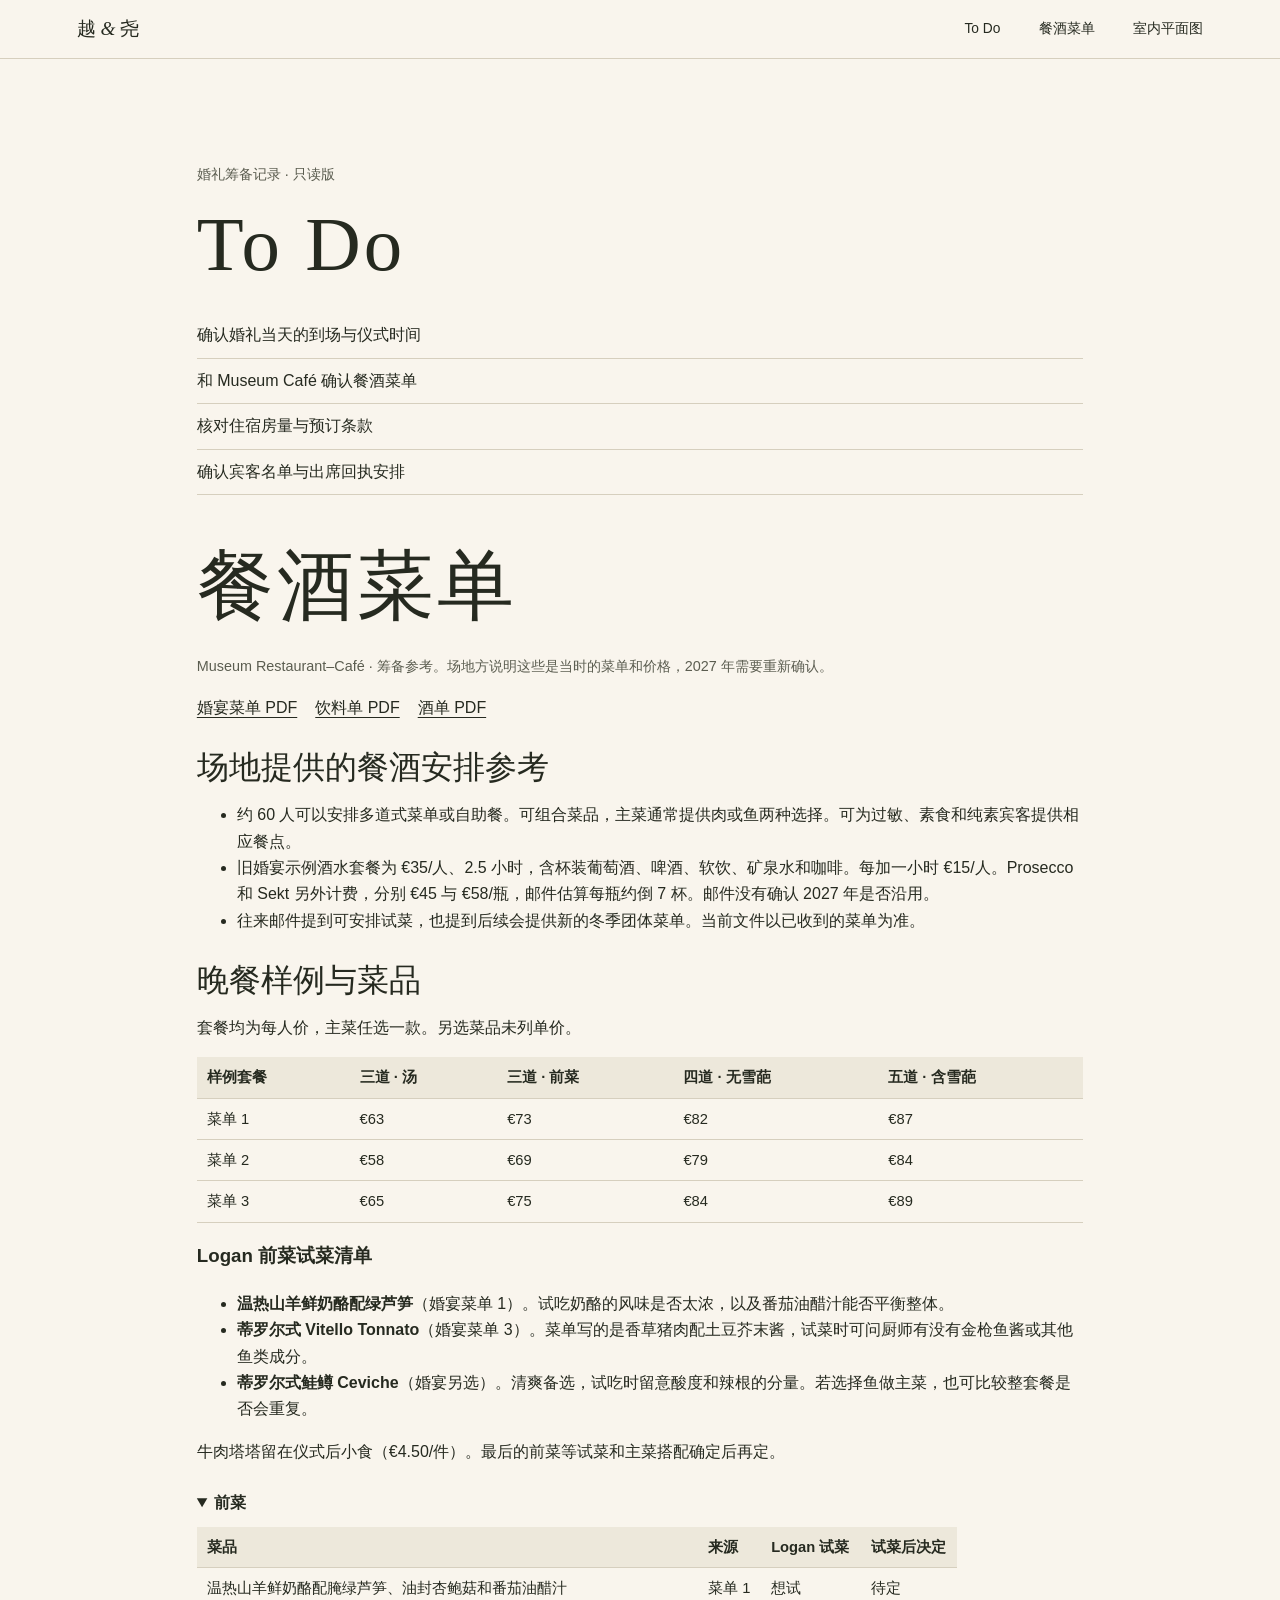
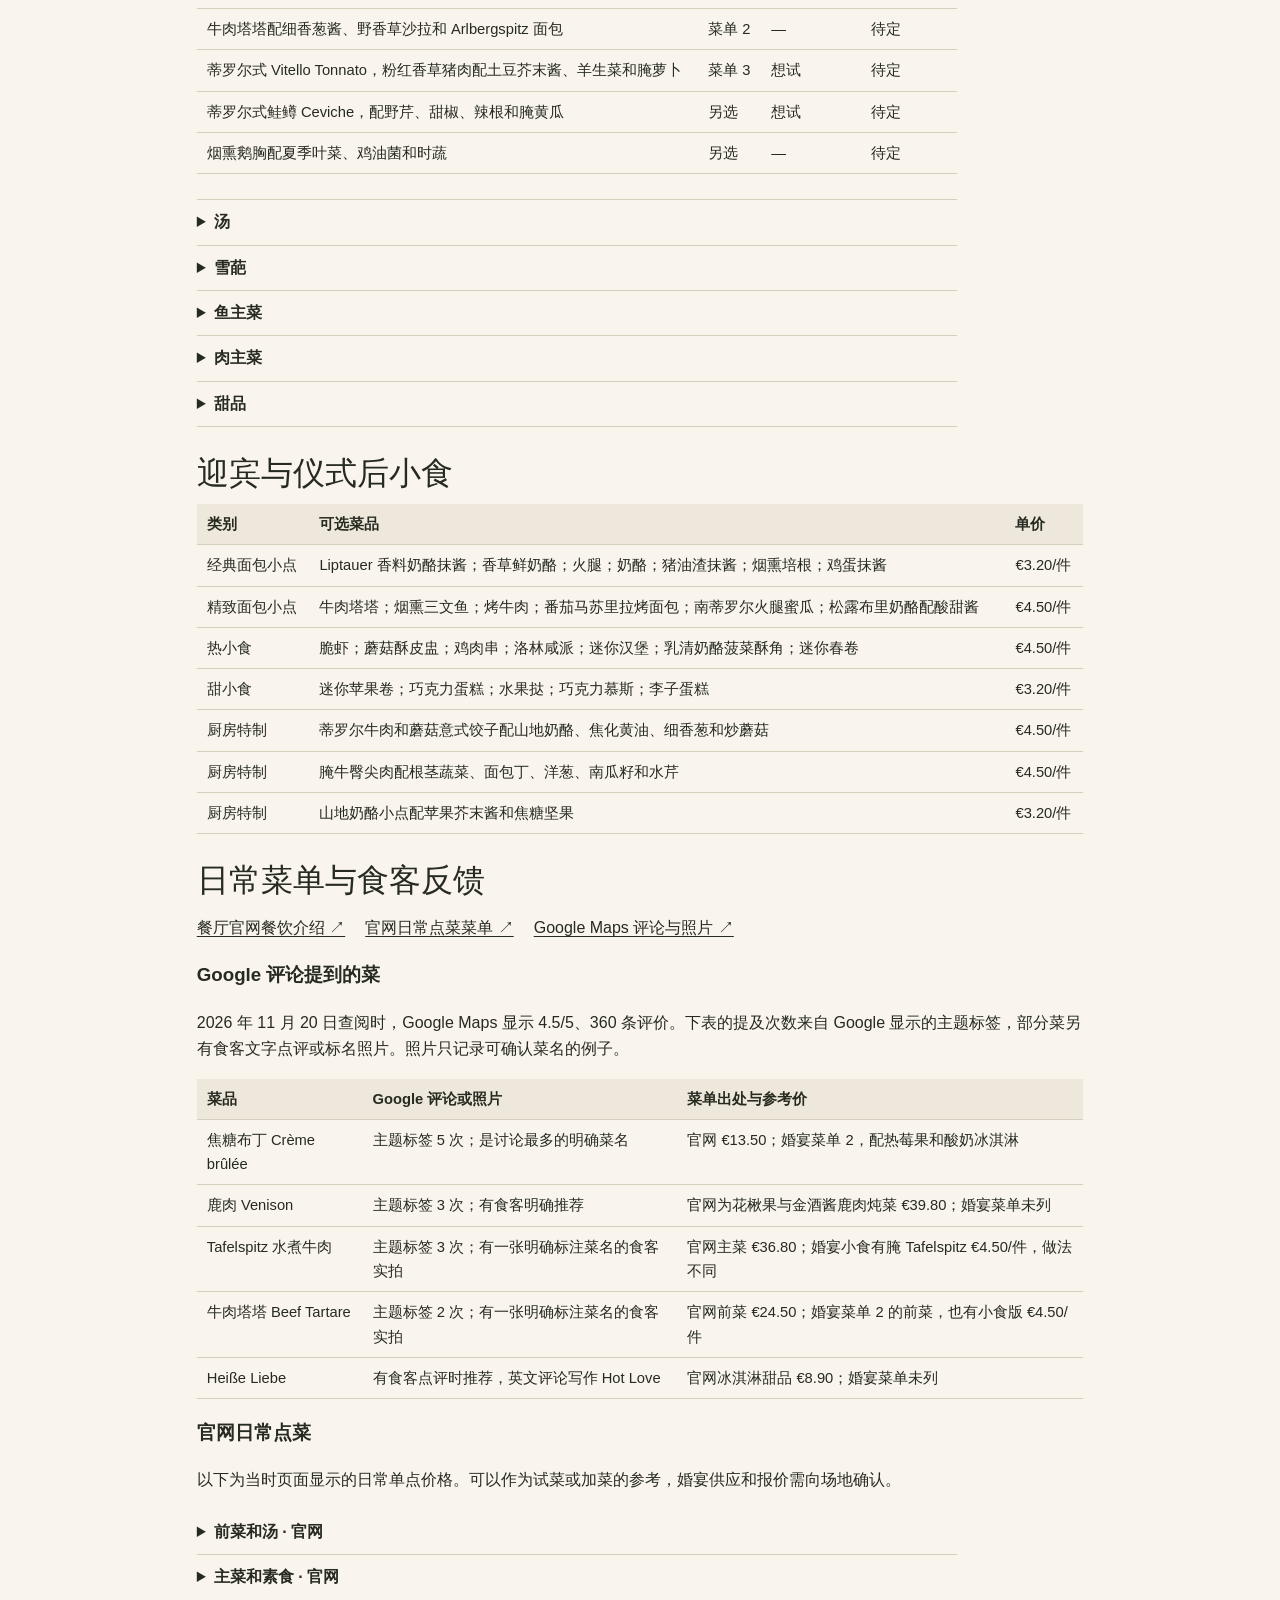
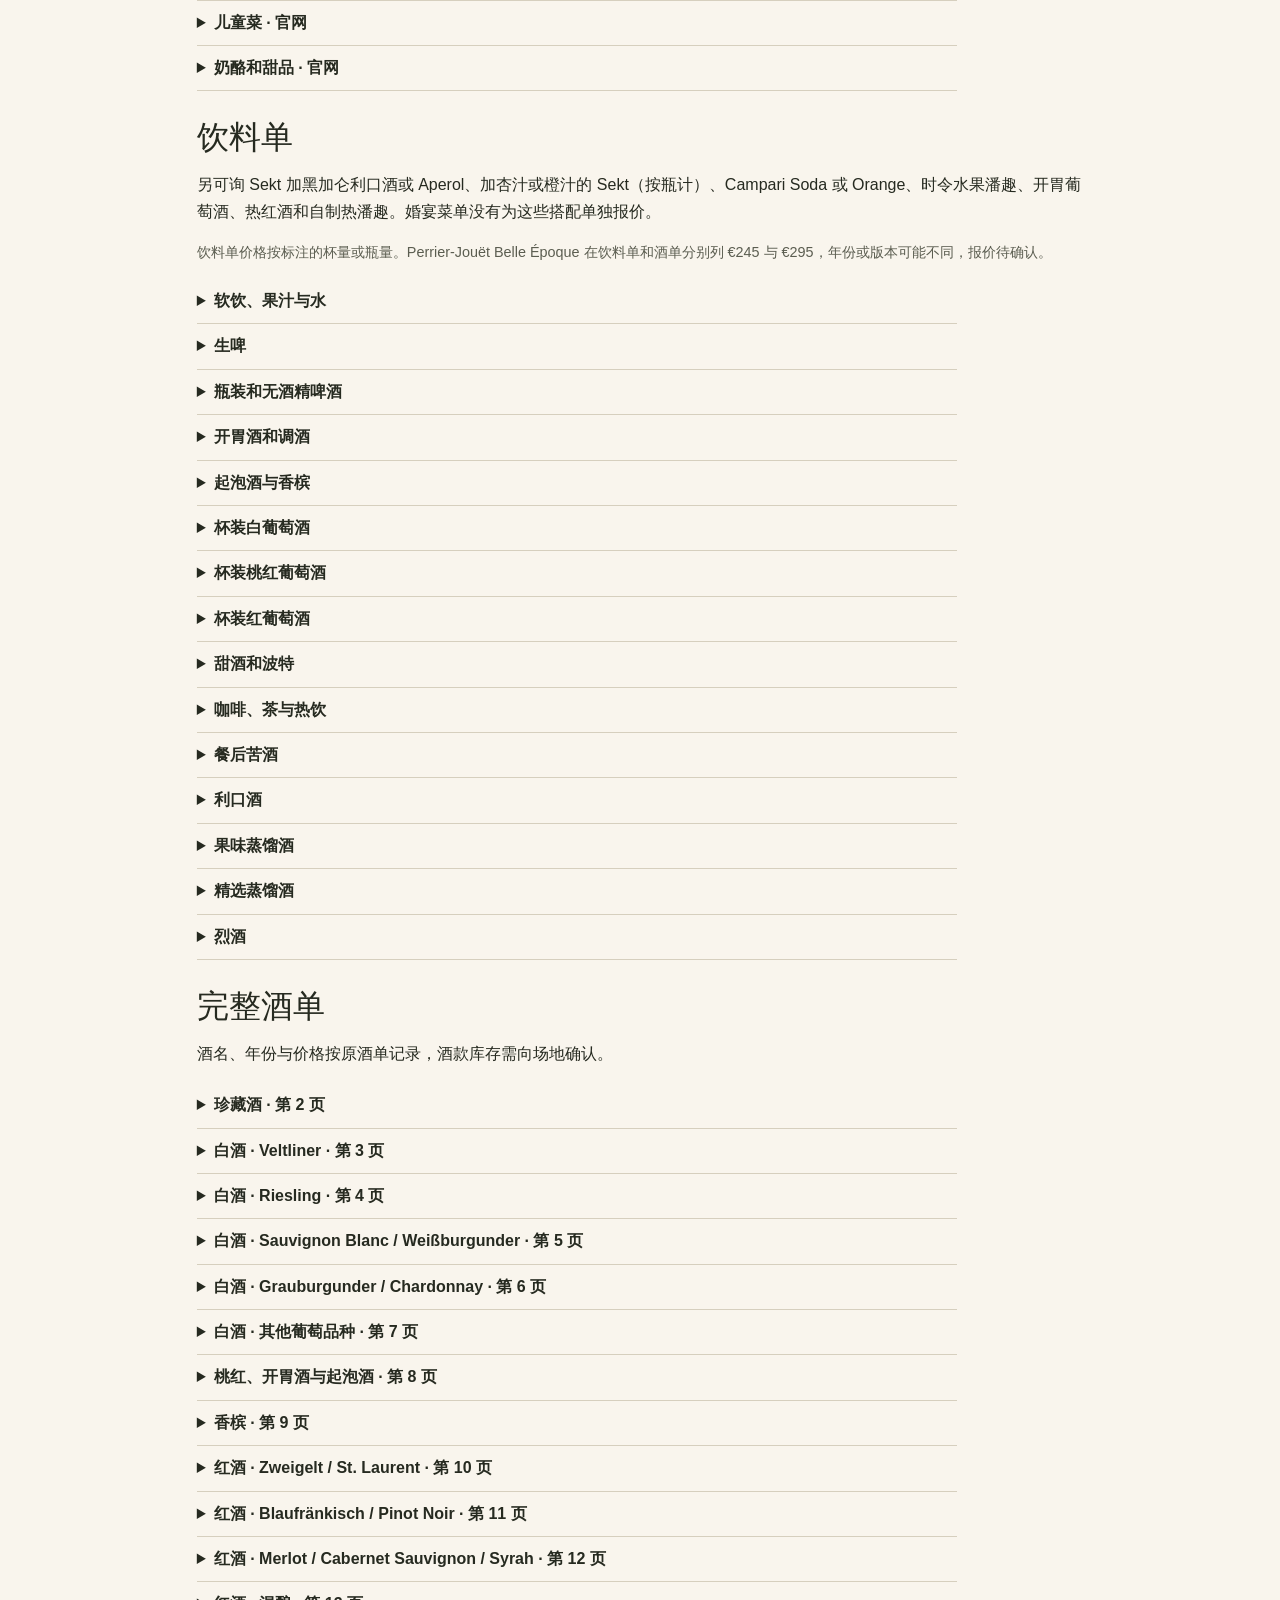
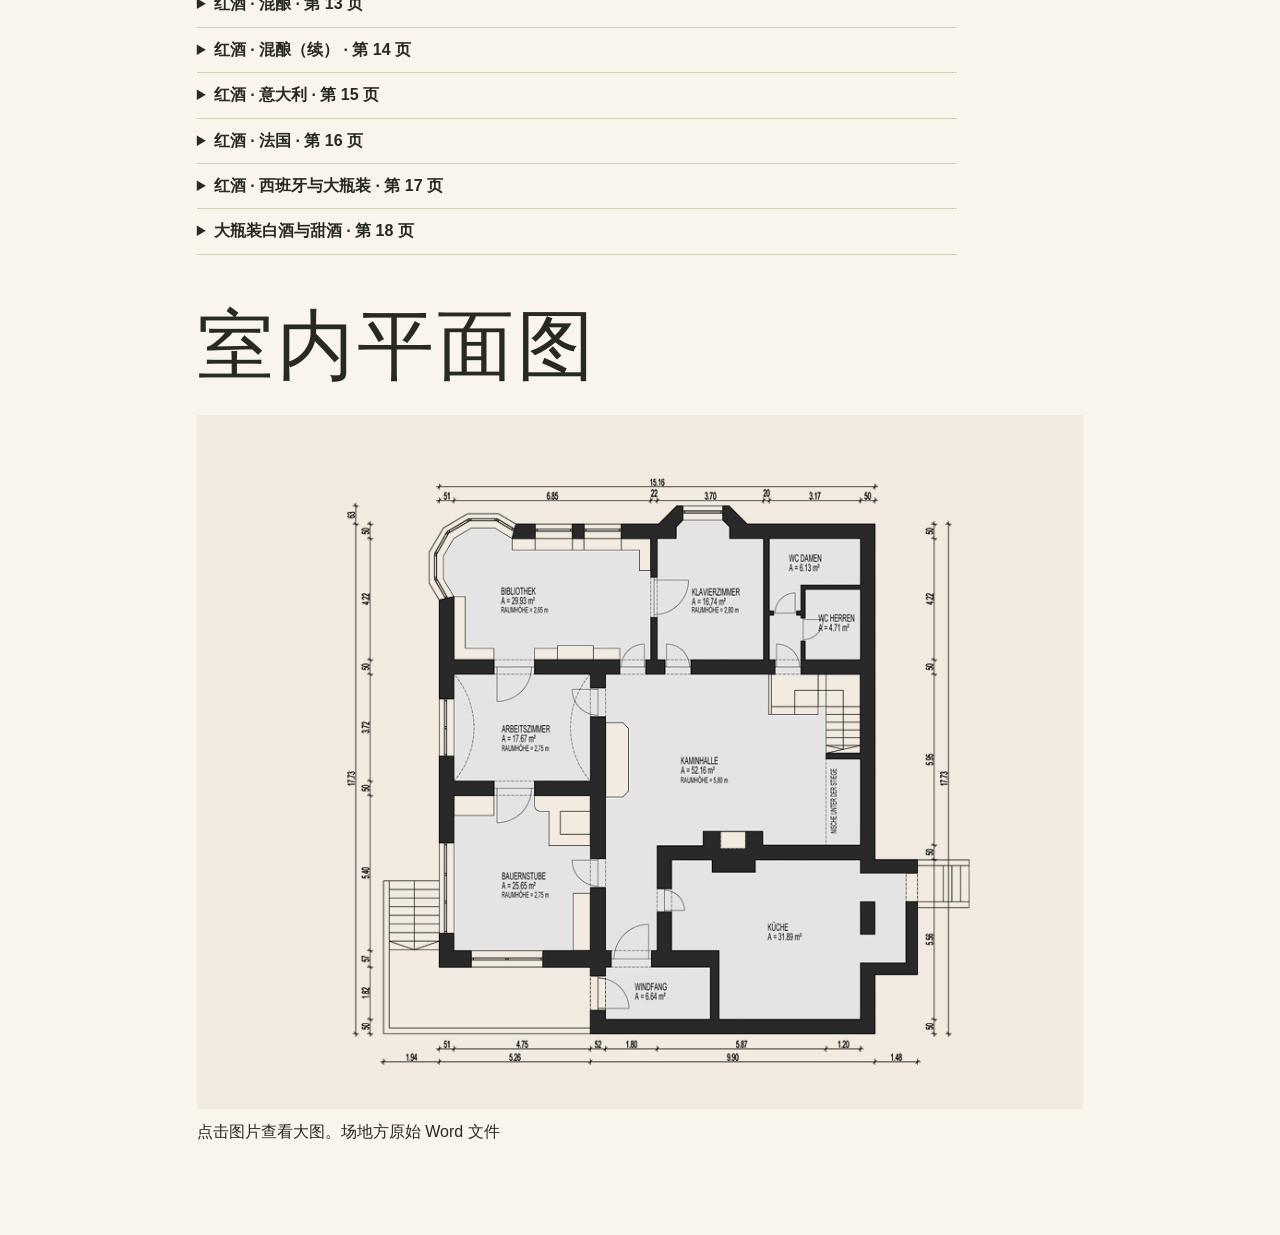
==== plan/index.html @ 28bf923b "Publish read-only wedding planning page" ====
<!doctype html>
<html lang="zh-Hans">
<head>
  <meta charset="utf-8">
  <meta name="viewport" content="width=device-width, initial-scale=1">
  <title>越 &amp; 尧 · 婚礼筹备</title>
  <link rel="stylesheet" href="/public/style.css">
  <link rel="stylesheet" href="/public/plan.css?v=readonly">
</head>
<body class="plan">
  <header class="top">
    <a class="monogram" href="../">越 <i>&amp;</i> 尧</a>
    <nav aria-label="筹备导航">
      <a href="#todo">To Do</a>
      <a href="#menu">餐酒菜单</a>
      <a href="#floor-plan">室内平面图</a>
    </nav>
  </header>
  <main class="section plan-main">
    <p class="plan-note">婚礼筹备记录 · 只读版</p>
    <section id="todo" aria-labelledby="todo-title">
      <h1 id="todo-title">To Do</h1>
      <ul class="guide-list">
        <li>确认婚礼当天的到场与仪式时间</li>
        <li>和 Museum Café 确认餐酒菜单</li>
        <li>核对住宿房量与预订条款</li>
        <li>确认宾客名单与出席回执安排</li>
      </ul>
    </section>
    <section id="menu" aria-labelledby="menu-title">
      <h1 id="menu-title">餐酒菜单</h1>
      <p class="plan-note">Museum Restaurant–Café · 筹备参考。场地方说明这些是当时的菜单和价格，2027 年需要重新确认。</p>
<ul class="menu-sources">
<li><a target="_blank" rel="noopener" href="/venue-comparison/documents/Museum%20Restaurant%20Cafe/Museum%20Restaurant%20Menu.pdf">婚宴菜单 PDF</a></li>
<li><a target="_blank" rel="noopener" href="/venue-comparison/documents/Museum%20Restaurant%20Cafe/Museum%20Restaurant%20Getr%C3%A4nkekarte.pdf">饮料单 PDF</a></li>
<li><a target="_blank" rel="noopener" href="/venue-comparison/documents/Museum%20Restaurant%20Cafe/Museum%20Restaurant%20Weinkarte%20.pdf">酒单 PDF</a></li>
</ul>
<h2>场地提供的餐酒安排参考</h2>
<ul>
<li>约 60 人可以安排多道式菜单或自助餐。可组合菜品，主菜通常提供肉或鱼两种选择。可为过敏、素食和纯素宾客提供相应餐点。</li>
<li>旧婚宴示例酒水套餐为 €35/人、2.5 小时，含杯装葡萄酒、啤酒、软饮、矿泉水和咖啡。每加一小时 €15/人。Prosecco 和 Sekt 另外计费，分别 €45 与 €58/瓶，邮件估算每瓶约倒 7 杯。邮件没有确认 2027 年是否沿用。</li>
<li>往来邮件提到可安排试菜，也提到后续会提供新的冬季团体菜单。当前文件以已收到的菜单为准。</li>
</ul><h2>晚餐样例与菜品</h2><p>套餐均为每人价，主菜任选一款。另选菜品未列单价。</p><div class="menu-table"><table><thead><tr><th scope="col">样例套餐</th><th scope="col">三道 · 汤</th><th scope="col">三道 · 前菜</th><th scope="col">四道 · 无雪葩</th><th scope="col">五道 · 含雪葩</th></tr></thead><tbody><tr><td>菜单 1</td><td>€63</td><td>€73</td><td>€82</td><td>€87</td></tr>
          <tr><td>菜单 2</td><td>€58</td><td>€69</td><td>€79</td><td>€84</td></tr>
          <tr><td>菜单 3</td><td>€65</td><td>€75</td><td>€84</td><td>€89</td></tr></tbody></table></div>
      <section aria-labelledby="starter-shortlist">
        <h3 id="starter-shortlist">Logan 前菜试菜清单</h3>
        <ul>
          <li><strong>温热山羊鲜奶酪配绿芦笋</strong>（婚宴菜单 1）。试吃奶酪的风味是否太浓，以及番茄油醋汁能否平衡整体。</li>
          <li><strong>蒂罗尔式 Vitello Tonnato</strong>（婚宴菜单 3）。菜单写的是香草猪肉配土豆芥末酱，试菜时可问厨师有没有金枪鱼酱或其他鱼类成分。</li>
          <li><strong>蒂罗尔式鲑鳟 Ceviche</strong>（婚宴另选）。清爽备选，试吃时留意酸度和辣根的分量。若选择鱼做主菜，也可比较整套餐是否会重复。</li>
        </ul>
        <p>牛肉塔塔留在仪式后小食（€4.50/件）。最后的前菜等试菜和主菜搭配确定后再定。</p>
      </section>
      <details class="menu-fold" open><summary>前菜</summary><div class="menu-table"><table><thead><tr><th scope="col">菜品</th><th scope="col">来源</th><th scope="col">Logan 试菜</th><th scope="col">试菜后决定</th></tr></thead><tbody><tr><td>温热山羊鲜奶酪配腌绿芦笋、油封杏鲍菇和番茄油醋汁</td><td>菜单 1</td><td>想试</td><td>待定</td></tr>
          <tr><td>牛肉塔塔配细香葱酱、野香草沙拉和 Arlbergspitz 面包</td><td>菜单 2</td><td>—</td><td>待定</td></tr>
          <tr><td>蒂罗尔式 Vitello Tonnato，粉红香草猪肉配土豆芥末酱、羊生菜和腌萝卜</td><td>菜单 3</td><td>想试</td><td>待定</td></tr>
          <tr><td>蒂罗尔式鲑鳟 Ceviche，配野芹、甜椒、辣根和腌黄瓜</td><td>另选</td><td>想试</td><td>待定</td></tr>
          <tr><td>烟熏鹅胸配夏季叶菜、鸡油菌和时蔬</td><td>另选</td><td>—</td><td>待定</td></tr></tbody></table></div></details>
      <details class="menu-fold"><summary>汤</summary><div class="menu-table"><table><thead><tr><th scope="col">菜品</th><th scope="col">来源</th><th scope="col">Logan 试菜</th><th scope="col">试菜后决定</th></tr></thead><tbody><tr><td>牛尾清汤配两种丸子、蔬菜丝和细香葱</td><td>菜单 1</td><td>想试</td><td>待定</td></tr>
          <tr><td>土豆浓汤配炒蘑菇、培根、面包丁和鼠尾草黄油</td><td>菜单 2</td><td>—</td><td>待定</td></tr>
          <tr><td>芦笋浓汤配乳清奶酪野香草酥角</td><td>菜单 3</td><td>想试</td><td>待定</td></tr>
          <tr><td>蔬菜清汤配粗粒小麦丸和细香葱</td><td>另选</td><td>—</td><td>待定</td></tr>
          <tr><td>菊芋浓汤配葡萄籽油和酥皮棒</td><td>另选</td><td>想试</td><td>待定</td></tr></tbody></table></div></details>
      <details class="menu-fold"><summary>雪葩</summary><div class="menu-table"><table><thead><tr><th scope="col">菜品</th><th scope="col">来源</th><th scope="col">Logan 试菜</th><th scope="col">试菜后决定</th></tr></thead><tbody><tr><td>黑加仑雪葩配酒庄起泡酒</td><td>菜单 1</td><td>—</td><td>待定</td></tr>
          <tr><td>葡萄园桃雪葩配 Lillet</td><td>菜单 2</td><td>想试</td><td>待定</td></tr>
          <tr><td>梨雪葩配 Wibitter</td><td>菜单 3</td><td>—</td><td>待定</td></tr></tbody></table></div></details>
      <details class="menu-fold"><summary>鱼主菜</summary><div class="menu-table"><table><thead><tr><th scope="col">菜品</th><th scope="col">来源</th><th scope="col">Logan 试菜</th><th scope="col">试菜后决定</th></tr></thead><tbody><tr><td>煎红点鲑配芝麻菜烩饭、西葫芦和番茄汁</td><td>菜单 1</td><td>—</td><td>待定</td></tr>
          <tr><td>煎鲑鳟配绿芦笋、番茄藏红花汤汁和香草土豆团</td><td>菜单 2</td><td>—</td><td>待定</td></tr>
          <tr><td>煎梭鲈配两种米饭、荷兰豆和黄椒泥</td><td>菜单 3</td><td>—</td><td>待定</td></tr>
          <tr><td>煎鳟鱼配奶油土豆韭葱、胡萝卜泡沫和香草油</td><td>另选</td><td>—</td><td>待定</td></tr></tbody></table></div></details>
      <details class="menu-fold"><summary>肉主菜</summary><div class="menu-table"><table><thead><tr><th scope="col">菜品</th><th scope="col">来源</th><th scope="col">Logan 试菜</th><th scope="col">试菜后决定</th></tr></thead><tbody><tr><td>粉红小牛背肉配土豆泥、罗马花椰菜和松露奶油汁</td><td>菜单 1</td><td>—</td><td>待定</td></tr>
          <tr><td>煎玉米鸡胸配奶油鸡油菌、糖渍胡萝卜和香草肉汁</td><td>菜单 2</td><td>—</td><td>待定</td></tr>
          <tr><td>粉红烤牛西冷配波尔多红酒汁、奶油土豆和杏仁西兰花</td><td>菜单 3</td><td>—</td><td>待定</td></tr>
          <tr><td>煎鸭胸配奶油皱叶甘蓝、榛子土豆团和杜松百里香肉汁</td><td>另选</td><td>—</td><td>待定</td></tr>
          <tr><td>粉红牛菲力配松露玉米糊、抱子甘蓝和浓缩肉汁</td><td>另选</td><td>—</td><td>待定</td></tr>
          <tr><td>慢炖小牛颊配原汁、炖根茎蔬菜和土豆泥</td><td>另选</td><td>—</td><td>待定</td></tr></tbody></table></div></details>
      <details class="menu-fold"><summary>甜品</summary><div class="menu-table"><table><thead><tr><th scope="col">菜品</th><th scope="col">来源</th><th scope="col">Logan 试菜</th><th scope="col">试菜后决定</th></tr></thead><tbody><tr><td>果仁巧克力冰糕裹年轮蛋糕，配草莓和大黄</td><td>菜单 1</td><td>—</td><td>待定</td></tr>
          <tr><td>焦糖布丁配热莓果夹心和酸奶冰淇淋</td><td>菜单 2</td><td>—</td><td>待定</td></tr>
          <tr><td>榛子牛轧糖挞配 Amaretto 酸樱桃和巧克力碎冰淇淋</td><td>菜单 3</td><td>—</td><td>待定</td></tr>
          <tr><td>奥地利奶酪拼盘配两款水果芥末酱</td><td>另选</td><td>—</td><td>待定</td></tr>
          <tr><td>罂粟籽粗粒小麦布丁配黑加仑无花果和酸奶冰淇淋</td><td>另选</td><td>—</td><td>待定</td></tr>
          <tr><td>提拉米苏配酸樱桃和百利甜夹心巧克力</td><td>另选</td><td>—</td><td>待定</td></tr></tbody></table></div></details>
      <h2>迎宾与仪式后小食</h2><div class="menu-table"><table><thead><tr><th scope="col">类别</th><th scope="col">可选菜品</th><th scope="col">单价</th></tr></thead><tbody><tr><td>经典面包小点</td><td>Liptauer 香料奶酪抹酱；香草鲜奶酪；火腿；奶酪；猪油渣抹酱；烟熏培根；鸡蛋抹酱</td><td>€3.20/件</td></tr>
          <tr><td>精致面包小点</td><td>牛肉塔塔；烟熏三文鱼；烤牛肉；番茄马苏里拉烤面包；南蒂罗尔火腿蜜瓜；松露布里奶酪配酸甜酱</td><td>€4.50/件</td></tr>
          <tr><td>热小食</td><td>脆虾；蘑菇酥皮盅；鸡肉串；洛林咸派；迷你汉堡；乳清奶酪菠菜酥角；迷你春卷</td><td>€4.50/件</td></tr>
          <tr><td>甜小食</td><td>迷你苹果卷；巧克力蛋糕；水果挞；巧克力慕斯；李子蛋糕</td><td>€3.20/件</td></tr>
          <tr><td>厨房特制</td><td>蒂罗尔牛肉和蘑菇意式饺子配山地奶酪、焦化黄油、细香葱和炒蘑菇</td><td>€4.50/件</td></tr>
          <tr><td>厨房特制</td><td>腌牛臀尖肉配根茎蔬菜、面包丁、洋葱、南瓜籽和水芹</td><td>€4.50/件</td></tr>
          <tr><td>厨房特制</td><td>山地奶酪小点配苹果芥末酱和焦糖坚果</td><td>€3.20/件</td></tr></tbody></table></div>
      <section aria-labelledby="public-menu-title">
        <h2 id="public-menu-title">日常菜单与食客反馈</h2>
        <p class="guide-links"><a href="https://www.museum-restaurant.at/en/food/">餐厅官网餐饮介绍 ↗</a><a href="https://www.museum-restaurant.at/en/food/menu/">官网日常点菜菜单 ↗</a><a href="https://www.google.com/maps/search/?api=1&amp;query=Museum+Restaurant+Cafe+Rudi-Matt-Weg+10+St+Anton+am+Arlberg">Google Maps 评论与照片 ↗</a></p>
        <h3>Google 评论提到的菜</h3>
        <p>2026 年 11 月 20 日查阅时，Google Maps 显示 4.5/5、360 条评价。下表的提及次数来自 Google 显示的主题标签，部分菜另有食客文字点评或标名照片。照片只记录可确认菜名的例子。</p>
        <div class="menu-table"><table><thead><tr><th scope="col">菜品</th><th scope="col">Google 评论或照片</th><th scope="col">菜单出处与参考价</th></tr></thead><tbody>
          <tr><td>焦糖布丁 Crème brûlée</td><td>主题标签 5 次；是讨论最多的明确菜名</td><td>官网 €13.50；婚宴菜单 2，配热莓果和酸奶冰淇淋</td></tr>
          <tr><td>鹿肉 Venison</td><td>主题标签 3 次；有食客明确推荐</td><td>官网为花楸果与金酒酱鹿肉炖菜 €39.80；婚宴菜单未列</td></tr>
          <tr><td>Tafelspitz 水煮牛肉</td><td>主题标签 3 次；有一张明确标注菜名的食客实拍</td><td>官网主菜 €36.80；婚宴小食有腌 Tafelspitz €4.50/件，做法不同</td></tr>
          <tr><td>牛肉塔塔 Beef Tartare</td><td>主题标签 2 次；有一张明确标注菜名的食客实拍</td><td>官网前菜 €24.50；婚宴菜单 2 的前菜，也有小食版 €4.50/件</td></tr>
          <tr><td>Heiße Liebe</td><td>有食客点评时推荐，英文评论写作 Hot Love</td><td>官网冰淇淋甜品 €8.90；婚宴菜单未列</td></tr>
        </tbody></table></div>
        <h3>官网日常点菜</h3>
        <p>以下为当时页面显示的日常单点价格。可以作为试菜或加菜的参考，婚宴供应和报价需向场地确认。</p>
        <details class="menu-fold"><summary>前菜和汤 · 官网</summary><div class="menu-table"><table><thead><tr><th scope="col">菜品</th><th scope="col">官网单点价</th><th scope="col">与婚宴 PDF 的对应</th></tr></thead><tbody>
          <tr><td>什锦生菜沙拉</td><td>€9.80</td><td>—</td></tr>
          <tr><td>温热山羊鲜奶酪配南瓜酸甜酱</td><td>€23.80</td><td>菜单 1 有山羊鲜奶酪配芦笋，做法不同</td></tr>
          <tr><td>本地牛肉塔塔</td><td>€24.50</td><td>菜单 2 前菜；小食版 €4.50/件</td></tr>
          <tr><td>黄西葫芦浓汤</td><td>€13.50</td><td>—</td></tr>
          <tr><td>牛尾清汤</td><td>€14.50</td><td>菜单 1 有牛尾清汤</td></tr>
        </tbody></table></div></details>
        <details class="menu-fold"><summary>主菜和素食 · 官网</summary><div class="menu-table"><table><thead><tr><th scope="col">菜品</th><th scope="col">官网单点价</th><th scope="col">与婚宴 PDF 的对应</th></tr></thead><tbody>
          <tr><td>自制牛肉与牛肝菌意式饺子</td><td>小份 €23.50 / 标准份 €33.50</td><td>婚宴有牛肉蘑菇意式饺子小食 €4.50/件，配料不同</td></tr>
          <tr><td>法式黄油煎鳟鱼</td><td>€35.70</td><td>婚宴另选主菜有煎鳟鱼，配料不同</td></tr>
          <tr><td>传统 Tafelspitz 水煮牛肉</td><td>€36.80</td><td>婚宴有腌 Tafelspitz 小食 €4.50/件，做法不同</td></tr>
          <tr><td>香草饲养猪肉维也纳炸排</td><td>€29.50</td><td>—</td></tr>
          <tr><td>小牛肉维也纳炸排</td><td>€37.50</td><td>—</td></tr>
          <tr><td>花楸果与金酒酱鹿肉炖菜</td><td>€39.80</td><td>—</td></tr>
          <tr><td>粉红煎鸭胸配炒抱子甘蓝</td><td>€47.50</td><td>婚宴另选有鸭胸配皱叶甘蓝，做法不同</td></tr>
          <tr><td>香草壳烤羊鞍</td><td>€53.50</td><td>—</td></tr>
          <tr><td>粉红烤本地牛菲力尖</td><td>€59.50</td><td>婚宴另选有粉红牛菲力，做法不同</td></tr>
          <tr><td>蒂罗尔山地奶酪根茎蔬菜烩饭</td><td>小份 €19.50 / 标准份 €29.50</td><td>官网可选松露菠菜或蘑菇</td></tr>
          <tr><td>其他素食及纯素餐</td><td>询价</td><td>婚宴同样可询</td></tr>
        </tbody></table></div></details>
        <details class="menu-fold"><summary>儿童菜 · 官网</summary><div class="menu-table"><table><thead><tr><th scope="col">菜品</th><th scope="col">官网单点价</th><th scope="col">与婚宴 PDF 的对应</th></tr></thead><tbody>
          <tr><td>牛肉清汤配香草煎饼丝</td><td>€8.50</td><td>日常儿童菜单</td></tr>
          <tr><td>细意面配肉酱和山地奶酪</td><td>€15.70</td><td>日常儿童菜单</td></tr>
          <tr><td>儿童猪肉维也纳炸排配薯条</td><td>€17.50</td><td>日常儿童菜单</td></tr>
          <tr><td>煎鳟鱼</td><td>€18.80</td><td>日常儿童菜单</td></tr>
        </tbody></table></div></details>
        <details class="menu-fold"><summary>奶酪和甜品 · 官网</summary><div class="menu-table"><table><thead><tr><th scope="col">菜品</th><th scope="col">官网单点价</th><th scope="col">与婚宴 PDF 的对应</th></tr></thead><tbody>
          <tr><td>奥地利熟成奶酪拼盘</td><td>€13.50</td><td>婚宴另选有奥地利奶酪拼盘</td></tr>
          <tr><td>热野莓夹心焦糖布丁</td><td>€13.50</td><td>菜单 2 焦糖布丁</td></tr>
          <tr><td>层叠蛋糕裹果仁巧克力与牛轧糖冰糕</td><td>€15.80</td><td>菜单 1 有类似冰糕，婚宴配草莓和大黄</td></tr>
          <tr><td>本地雪葩或冰淇淋</td><td>€2.60/球</td><td>婚宴雪葩另列，部分搭配酒</td></tr>
          <tr><td>Coupe Denmark 冰淇淋杯</td><td>€8.90</td><td>—</td></tr>
          <tr><td>坚果冰淇淋杯</td><td>€9.80</td><td>—</td></tr>
          <tr><td>Heiße Liebe 冰淇淋甜品</td><td>€8.90</td><td>—</td></tr>
          <tr><td>冰咖啡</td><td>€8.90</td><td>—</td></tr>
          <tr><td>酸樱桃与蛋奶酒冰淇淋杯</td><td>€9.80</td><td>—</td></tr>
          <tr><td>混合冰淇淋</td><td>€8.40</td><td>—</td></tr>
        </tbody></table></div></details>
      </section>
      <h2>饮料单</h2><p>另可询 Sekt 加黑加仑利口酒或 Aperol、加杏汁或橙汁的 Sekt（按瓶计）、Campari Soda 或 Orange、时令水果潘趣、开胃葡萄酒、热红酒和自制热潘趣。婚宴菜单没有为这些搭配单独报价。</p><p class="plan-note">饮料单价格按标注的杯量或瓶量。Perrier-Jouët Belle Époque 在饮料单和酒单分别列 €245 与 €295，年份或版本可能不同，报价待确认。</p><details class="menu-fold"><summary>软饮、果汁与水</summary><div class="menu-table"><table><thead><tr><th scope="col">饮品</th><th scope="col">规格</th><th scope="col">单价</th></tr></thead><tbody><tr><td>软饮（Almdudler、Fanta、Sprite、可乐、零度可乐）</td><td>0,33l</td><td>€4.90</td></tr>
          <tr><td>Tonic Water, Bitter Lemon, Ginger Ale</td><td>0,125l</td><td>€4.90</td></tr>
          <tr><td>Red Bull</td><td>0,25l</td><td>€5.60</td></tr>
          <tr><td>Rauch 果汁（苹果、黑加仑、杏、橙、芒果、番茄）</td><td>0,2l</td><td>€4.70</td></tr>
          <tr><td>fruit Juices with sparkling water</td><td>0,25l</td><td>€4.90</td></tr>
          <tr><td>fruit Juices with sparkling water</td><td>0,5l</td><td>€6.90</td></tr>
          <tr><td>Eistee Zitrone oder Pfirsich</td><td>0,33l</td><td>€4.90</td></tr>
          <tr><td>Arlberg Quell Wellwasser · still oder prickelnd / still or sparkling</td><td>0,5l</td><td>€4.60</td></tr>
          <tr><td>Arlberg Quell Wellwasser · still oder prickelnd / still or sparkling</td><td>1l</td><td>€7.90</td></tr>
          <tr><td>Mineralwasser · still oder prickelnd / still or sparkling</td><td>0,33l</td><td>€4.80</td></tr>
          <tr><td>Mineralwasser · still oder prickelnd / still or sparkling</td><td>0,7l</td><td>€9.50</td></tr>
          <tr><td>Skiwasser / Soda Zitrone</td><td>0,25l</td><td>€3.80</td></tr>
          <tr><td>Skiwasser / Soda Zitrone</td><td>0,5l</td><td>€5.80</td></tr></tbody></table></div></details>
      <details class="menu-fold"><summary>生啤</summary><div class="menu-table"><table><thead><tr><th scope="col">饮品</th><th scope="col">规格</th><th scope="col">单价</th></tr></thead><tbody><tr><td>Stiegl Pils</td><td>0,2l</td><td>€3.90</td></tr>
          <tr><td>Stiegl Pils</td><td>0,3l</td><td>€5.30</td></tr>
          <tr><td>Stiegl Pils</td><td>0,5l</td><td>€7.60</td></tr>
          <tr><td>Stiegl Radler</td><td>0,3l</td><td>€5.20</td></tr>
          <tr><td>Stiegl Radler</td><td>0,5l</td><td>€7.30</td></tr>
          <tr><td>Stiegl Weiße naturtrüb Weizenbier</td><td>0,3l</td><td>€5.70</td></tr>
          <tr><td>Stiegl Weiße naturtrüb Weizenbier</td><td>0,5l</td><td>€7.90</td></tr></tbody></table></div></details>
      <details class="menu-fold"><summary>瓶装和无酒精啤酒</summary><div class="menu-table"><table><thead><tr><th scope="col">饮品</th><th scope="col">规格</th><th scope="col">单价</th></tr></thead><tbody><tr><td>Zillertal Tyroler Imperial Zwickl</td><td>0,33l</td><td>€5.80</td></tr>
          <tr><td>Zillertal Schwarzes</td><td>0,33l</td><td>€5.80</td></tr>
          <tr><td>Stiegl Alkoholfrei /alcohol-free unfiltered</td><td>0,5l</td><td>€6.90</td></tr>
          <tr><td>Stiegl Weiße Alkoholfrei /Wheat Beer alcohol-free</td><td>0,5l</td><td>€7.20</td></tr></tbody></table></div></details>
      <details class="menu-fold"><summary>开胃酒和调酒</summary><div class="menu-table"><table><thead><tr><th scope="col">饮品</th><th scope="col">规格</th><th scope="col">单价</th></tr></thead><tbody><tr><td>Vodka &amp; Bitter Lemon</td><td>—</td><td>€11.80</td></tr>
          <tr><td>Granta Bitter (Preiselbeerlikör&amp; Bitter Lemon)</td><td>—</td><td>€11.90</td></tr>
          <tr><td>Gin &amp; Tonic · Bombay Sapphire Gin</td><td>—</td><td>€13.80</td></tr>
          <tr><td>Gin &amp; Tonic · Maas Gin aus Tyrol</td><td>—</td><td>€16.80</td></tr>
          <tr><td>Gin &amp; Tonic · Wien Gin “Vienna Dry”</td><td>—</td><td>€18.70</td></tr>
          <tr><td>Gin &amp; Tonic · Glendalough Wild Botanical Gin</td><td>—</td><td>€18.70</td></tr>
          <tr><td>Gin &amp; Tonic · Glendalough Rose Gin</td><td>—</td><td>€18.70</td></tr>
          <tr><td>Martini Bianco or Rosso</td><td>5 cl</td><td>€6.80</td></tr>
          <tr><td>Sherry Jalifa Solera Especial 30y</td><td>5cl</td><td>€8.90</td></tr>
          <tr><td>Hugo</td><td>—</td><td>€8.90</td></tr>
          <tr><td>Aperol Spritz</td><td>—</td><td>€9.50</td></tr>
          <tr><td>Kaiserspritzer Rosé</td><td>—</td><td>€8.90</td></tr>
          <tr><td>Campari Soda or Orange</td><td>—</td><td>€8.50</td></tr></tbody></table></div></details>
      <details class="menu-fold"><summary>起泡酒与香槟</summary><div class="menu-table"><table><thead><tr><th scope="col">饮品</th><th scope="col">规格</th><th scope="col">单价</th></tr></thead><tbody><tr><td>Prosecco superiore DOCG spumante</td><td>0,1l</td><td>€6.50</td></tr>
          <tr><td>Prosecco superiore DOCG Spumante</td><td>0,75 l</td><td>€45.00</td></tr>
          <tr><td>Sekt Brut Bründlmayer</td><td>0,1l</td><td>€8.90</td></tr>
          <tr><td>Kir Royal mit Sekt und Cassis Likör</td><td>0,1l</td><td>€9.80</td></tr>
          <tr><td>Sekt Brut Bründlmayer klassiche Flaschengärung</td><td>0,75 l</td><td>€58.00</td></tr>
          <tr><td>Pertois–Lebrun L’Extravertie Blanc de Blancs Brut</td><td>0,75l</td><td>€95.00</td></tr>
          <tr><td>Champagner Castelnau Reserve Brut</td><td>0,75l</td><td>€149.00</td></tr>
          <tr><td>Champagner Gosset Extra Brut</td><td>0,75l</td><td>€118.00</td></tr>
          <tr><td>Champagner Gosset Grande Rosé Brut</td><td>0,75l</td><td>€135.00</td></tr>
          <tr><td>Perrier-Jouët Belle Époque Brut 2013（饮料单）</td><td>0,75l</td><td>€245.00</td></tr></tbody></table></div></details>
      <details class="menu-fold"><summary>杯装白葡萄酒</summary><div class="menu-table"><table><thead><tr><th scope="col">饮品</th><th scope="col">规格</th><th scope="col">单价</th></tr></thead><tbody><tr><td>Grüner Veltliner DAC</td><td>1/8l</td><td>€6.80</td></tr>
          <tr><td>Weissburgunder</td><td>1/8l</td><td>€7.90</td></tr>
          <tr><td>Riesling</td><td>1/8l</td><td>€8.40</td></tr>
          <tr><td>Sauvignon Blanc</td><td>1/8l</td><td>€8.90</td></tr></tbody></table></div></details>
      <details class="menu-fold"><summary>杯装桃红葡萄酒</summary><div class="menu-table"><table><thead><tr><th scope="col">饮品</th><th scope="col">规格</th><th scope="col">单价</th></tr></thead><tbody><tr><td>Rosé</td><td>1/8l</td><td>€6.80</td></tr></tbody></table></div></details>
      <details class="menu-fold"><summary>杯装红葡萄酒</summary><div class="menu-table"><table><thead><tr><th scope="col">饮品</th><th scope="col">规格</th><th scope="col">单价</th></tr></thead><tbody><tr><td>Zweigelt Reserve</td><td>1/8l</td><td>€6.80</td></tr>
          <tr><td>Blaufränkisch</td><td>1/8l</td><td>€7.20</td></tr>
          <tr><td>Pinot Noir</td><td>1/8l</td><td>€8.30</td></tr>
          <tr><td>Cuvée Q2 (BF,CS,SY)</td><td>1/8l</td><td>€8.90</td></tr></tbody></table></div></details>
      <details class="menu-fold"><summary>甜酒和波特</summary><div class="menu-table"><table><thead><tr><th scope="col">饮品</th><th scope="col">规格</th><th scope="col">单价</th></tr></thead><tbody><tr><td>Süsse Auslese Art meets sweet</td><td>5 cl</td><td>€4.80</td></tr>
          <tr><td>Portwein Tawny Warre´s King´s</td><td>5 cl</td><td>€7.20</td></tr></tbody></table></div></details>
      <details class="menu-fold"><summary>咖啡、茶与热饮</summary><div class="menu-table"><table><thead><tr><th scope="col">饮品</th><th scope="col">规格</th><th scope="col">单价</th></tr></thead><tbody><tr><td>Espresso</td><td>—</td><td>€3.60</td></tr>
          <tr><td>Doppelter/ Double Espresso</td><td>—</td><td>€5.80</td></tr>
          <tr><td>Espresso Macchiato</td><td>—</td><td>€3.90</td></tr>
          <tr><td>Doppelter/ Double Espresso Macchiato</td><td>—</td><td>€5.90</td></tr>
          <tr><td>Verlängerter / Coffee</td><td>—</td><td>€4.50</td></tr>
          <tr><td>Melange / Milk Coffee</td><td>—</td><td>€4.90</td></tr>
          <tr><td>Cappuccino</td><td>—</td><td>€4.90</td></tr>
          <tr><td>Latte Macchiato</td><td>—</td><td>€6.20</td></tr>
          <tr><td>Irish Coffee</td><td>—</td><td>€11.50</td></tr>
          <tr><td>Flüssiger Apfelstrudel / Liquid apple strudel</td><td>—</td><td>€9.50</td></tr>
          <tr><td>Kakao mit Schlagobers / Hot Chocolate with whipped cream</td><td>—</td><td>€6.80</td></tr>
          <tr><td>Mit einem Schuss Likör / With a dash of liqueur</td><td>—</td><td>€9.60</td></tr>
          <tr><td>Bio - Teespezialitäten serviert in der Teekanne</td><td>—</td><td>€7.90</td></tr></tbody></table></div></details>
      <details class="menu-fold"><summary>餐后苦酒</summary><div class="menu-table"><table><thead><tr><th scope="col">饮品</th><th scope="col">规格</th><th scope="col">单价</th></tr></thead><tbody><tr><td>Fernet Branca</td><td>4 cl</td><td>€5.90</td></tr>
          <tr><td>Averna</td><td>4 cl</td><td>€5.90</td></tr>
          <tr><td>Ramazzotti</td><td>4 cl</td><td>€5.90</td></tr>
          <tr><td>Jägermeister</td><td>2 cl</td><td>€3.90</td></tr></tbody></table></div></details>
      <details class="menu-fold"><summary>利口酒</summary><div class="menu-table"><table><thead><tr><th scope="col">饮品</th><th scope="col">规格</th><th scope="col">单价</th></tr></thead><tbody><tr><td>Baileys</td><td>4 cl</td><td>€5.80</td></tr>
          <tr><td>Amaretto di Saronno</td><td>4 cl</td><td>€6.30</td></tr>
          <tr><td>Cointreau</td><td>4 cl</td><td>€6.30</td></tr>
          <tr><td>Weichsel / Sour Cherries Likör Maas</td><td>2 cl</td><td>€4.90</td></tr></tbody></table></div></details>
      <details class="menu-fold"><summary>果味蒸馏酒</summary><div class="menu-table"><table><thead><tr><th scope="col">饮品</th><th scope="col">规格</th><th scope="col">单价</th></tr></thead><tbody><tr><td>Williams Birne / Williams pear</td><td>2 cl</td><td>€3.90</td></tr>
          <tr><td>Marille / Apricot</td><td>2 cl</td><td>€3.90</td></tr>
          <tr><td>Haselnuss / Hazelnut</td><td>2 cl</td><td>€3.90</td></tr></tbody></table></div></details>
      <details class="menu-fold"><summary>精选蒸馏酒</summary><div class="menu-table"><table><thead><tr><th scope="col">饮品</th><th scope="col">规格</th><th scope="col">单价</th></tr></thead><tbody><tr><td>Grappa Moscato</td><td>2 cl</td><td>€6.80</td></tr>
          <tr><td>Grappa di Traminer Capovilla</td><td>2 cl</td><td>€8.90</td></tr>
          <tr><td>Apfel Topaz / Apple Maas</td><td>2 cl</td><td>€5.90</td></tr>
          <tr><td>Tiroler Bergmarille / Apricot Maas</td><td>2 cl</td><td>€6.90</td></tr>
          <tr><td>Zwetschke / Plum Maas</td><td>2 cl</td><td>€6.90</td></tr>
          <tr><td>Zirben Geist / Pine Maas</td><td>2 cl</td><td>€7.90</td></tr>
          <tr><td>Quitte/Quince Maas</td><td>2 cl</td><td>€8.90</td></tr>
          <tr><td>Waldhimbeere /Forest Raspberry Maas</td><td>2 cl</td><td>€14.90</td></tr>
          <tr><td>Alexander Birne / Pear Jakoben Hof</td><td>2 cl</td><td>€8.60</td></tr>
          <tr><td>Vogelbeere / Rowanberry Jakoben Hof</td><td>2 cl</td><td>€8.90</td></tr>
          <tr><td>Enzian / Gentian Jakoben Hof</td><td>2 cl</td><td>€8.90</td></tr>
          <tr><td>Mehlbeere / Rowan berry Jakoben Hof</td><td>2 cl</td><td>€14.90</td></tr></tbody></table></div></details>
      <details class="menu-fold"><summary>烈酒</summary><div class="menu-table"><table><thead><tr><th scope="col">饮品</th><th scope="col">规格</th><th scope="col">单价</th></tr></thead><tbody><tr><td>Vodka</td><td>4 cl</td><td>€6.90</td></tr>
          <tr><td>Tullamore Dew</td><td>4 cl</td><td>€7.50</td></tr>
          <tr><td>Jack Daniels Tennessee</td><td>4 cl</td><td>€7.80</td></tr>
          <tr><td>Cragganmore – Speyside Single Malt 12y</td><td>4 cl</td><td>€13.90</td></tr>
          <tr><td>Glenkinchie-Lowland Single Malt 10y</td><td>4 cl</td><td>€14.50</td></tr>
          <tr><td>Glendalough Pot Still Irish</td><td>4 cl</td><td>€17.50</td></tr>
          <tr><td>Lagavulin-Islay Single Malt 16y</td><td>4 cl</td><td>€26.50</td></tr>
          <tr><td>Calvados Pere Magloire V.S.O.P.</td><td>4 cl</td><td>€9.50</td></tr>
          <tr><td>Cognac Frapin V.S.O.P</td><td>4 cl</td><td>€18.50</td></tr>
          <tr><td>Ron Barcelo Imperial Dominicano</td><td>4 cl</td><td>€13.70</td></tr>
          <tr><td>Ron Zacapa Gran Reserva Rum 23 y</td><td>4 cl</td><td>€18.50</td></tr>
          <tr><td>Tequila Anejo Padre Azul</td><td>4 cl</td><td>€29.30</td></tr></tbody></table></div></details>
      <h2>完整酒单</h2><p>酒名、年份与价格按原酒单记录，酒款库存需向场地确认。</p><details class="menu-fold"><summary>珍藏酒 · 第 2 页</summary><div class="menu-table"><table><thead><tr><th scope="col">酒款</th><th scope="col">规格</th><th scope="col">单价</th></tr></thead><tbody><tr><td>2016 Grüner Veltliner Atzberg Smaragd</td><td>0,75 lt.</td><td>€137</td></tr>
          <tr><td>2011 Riesling Steinertal Smaragd</td><td>0,75 lt.</td><td>€111</td></tr>
          <tr><td>2017 Riesling Kellerberg Smaragd</td><td>0,75 lt.</td><td>€128</td></tr>
          <tr><td>2014 Riesling Kellerberg Smaragd</td><td>0,75 lt.</td><td>€133</td></tr>
          <tr><td>2015 Riesling Singerriedel Smaragd</td><td>0,75 lt.</td><td>€225</td></tr>
          <tr><td>2015 Weißburgunder Pfarrweingarten</td><td>0,75 lt.</td><td>€97</td></tr>
          <tr><td>2015 Riesling Beerenauslese Edelgrund</td><td>0,375 lt.</td><td>€53</td></tr></tbody></table></div></details>
      <details class="menu-fold"><summary>白酒 · Veltliner · 第 3 页</summary><div class="menu-table"><table><thead><tr><th scope="col">酒款</th><th scope="col">规格</th><th scope="col">单价</th></tr></thead><tbody><tr><td>2024 Grüner Veltliner „Art meets White“</td><td>0,75 lt.</td><td>€39</td></tr>
          <tr><td>2023 Grüner Veltliner Rosenberg SKICLUB</td><td>0,75 lt.</td><td>€53</td></tr>
          <tr><td>2019 Grüner Veltliner Titan Reserve</td><td>0,75 lt.</td><td>€75</td></tr>
          <tr><td>2021 Grüner Veltliner Kreuzberg Smaragd</td><td>0,75 lt.</td><td>€96</td></tr>
          <tr><td>2018 Grüner Veltliner Kollmütz Smaragd</td><td>0,75 lt.</td><td>€118</td></tr>
          <tr><td>2018 Grüner Veltliner Singerriedel Smaragd</td><td>0,75 lt.</td><td>€138</td></tr></tbody></table></div></details>
      <details class="menu-fold"><summary>白酒 · Riesling · 第 4 页</summary><div class="menu-table"><table><thead><tr><th scope="col">酒款</th><th scope="col">规格</th><th scope="col">单价</th></tr></thead><tbody><tr><td>2022 Riesling</td><td>0,75 lt.</td><td>€49</td></tr>
          <tr><td>2020 Riesling feinherb</td><td>0,75 lt.</td><td>€55</td></tr>
          <tr><td>2024 Riesling Steilheit</td><td>0,75 lt.</td><td>€58</td></tr>
          <tr><td>2022 Riesling Ried Gaisberg 1. ÖTW</td><td>0,75 lt.</td><td>€65</td></tr>
          <tr><td>2021 Riesling Biern Smaragd</td><td>0,75 lt.</td><td>€83</td></tr>
          <tr><td>2019 Riesling GG Ockfener Bockstein</td><td>0,75 lt.</td><td>€126</td></tr></tbody></table></div></details>
      <details class="menu-fold"><summary>白酒 · Sauvignon Blanc / Weißburgunder · 第 5 页</summary><div class="menu-table"><table><thead><tr><th scope="col">酒款</th><th scope="col">规格</th><th scope="col">单价</th></tr></thead><tbody><tr><td>2019 Sauvignon Blanc Giess</td><td>0,75 lt.</td><td>€63</td></tr>
          <tr><td>2019 Sauvignon Blanc Pössnitzberg</td><td>0,75 lt.</td><td>€85</td></tr>
          <tr><td>2020 Sancerre Grande Cuvée Comte Lafond</td><td>0,75 lt.</td><td>€98</td></tr>
          <tr><td>2024 Weißburgunder Wahre Werte</td><td>0,75 lt.</td><td>€47</td></tr>
          <tr><td>2023 Weißburgunder Altenberg</td><td>0,75 lt.</td><td>€59</td></tr></tbody></table></div></details>
      <details class="menu-fold"><summary>白酒 · Grauburgunder / Chardonnay · 第 6 页</summary><div class="menu-table"><table><thead><tr><th scope="col">酒款</th><th scope="col">规格</th><th scope="col">单价</th></tr></thead><tbody><tr><td>2024 Grauburgunder Vulkanland</td><td>0,75 lt.</td><td>€47</td></tr>
          <tr><td>2020 Pinot Grigio Collio DOC</td><td>0,75 lt.</td><td>€58</td></tr>
          <tr><td>2017 Grauburgunder Oberburgstall</td><td>0,75 lt.</td><td>€79</td></tr>
          <tr><td>2022 Chardonnay Carnuntum DAC</td><td>0,75 lt.</td><td>€49</td></tr>
          <tr><td>2020 Chardonnay Toasted &amp; Unfiltered</td><td>0,75 lt.</td><td>€78</td></tr>
          <tr><td>2020 Chablis Grand Régnard</td><td>0,75 lt.</td><td>€97</td></tr>
          <tr><td>2020 Chablis Les Clos Grand Cru</td><td>0,75 lt.</td><td>€145</td></tr></tbody></table></div></details>
      <details class="menu-fold"><summary>白酒 · 其他葡萄品种 · 第 7 页</summary><div class="menu-table"><table><thead><tr><th scope="col">酒款</th><th scope="col">规格</th><th scope="col">单价</th></tr></thead><tbody><tr><td>2020 Roter Veltliner Reserve</td><td>0,75 lt.</td><td>€57</td></tr>
          <tr><td>2018 Roter Traminer Reserve Setzberg</td><td>0,75 lt.</td><td>€59</td></tr>
          <tr><td>2022 V Viognier</td><td>0,75 lt.</td><td>€67</td></tr>
          <tr><td>2017 Neuburger Federspiel „Sommelier Edition“</td><td>0,75 lt.</td><td>€69</td></tr>
          <tr><td>2019 Irden aus dem Steinzeug</td><td>0,75 lt.</td><td>€87</td></tr>
          <tr><td>2017 APPIUS</td><td>0,75 lt.</td><td>€197</td></tr></tbody></table></div></details>
      <details class="menu-fold"><summary>桃红、开胃酒与起泡酒 · 第 8 页</summary><div class="menu-table"><table><thead><tr><th scope="col">酒款</th><th scope="col">规格</th><th scope="col">单价</th></tr></thead><tbody><tr><td>2022 Rosé Blaufränkisch Hahn &amp; Henne</td><td>0,75 lt.</td><td>€39</td></tr>
          <tr><td>2022 Rosé Cuvée Don Pasquale</td><td>0,75 lt.</td><td>€68</td></tr>
          <tr><td>Sherry Valdespino Amontillado Contrabandista</td><td>5cl</td><td>€8.90</td></tr>
          <tr><td>Kaiserspritzer Rosé</td><td>—</td><td>€8.90</td></tr>
          <tr><td>Prosecco superiore DOCG spumante</td><td>0,1l</td><td>€6.50</td></tr>
          <tr><td>Sekt Brut Bründlmayer</td><td>0,1l</td><td>€8.90</td></tr>
          <tr><td>Kir Royal mit Sekt und Cassis Likör</td><td>0,1l</td><td>€9.80</td></tr>
          <tr><td>Prosecco superiore DOCG Spumante</td><td>0,75 lt.</td><td>€45</td></tr>
          <tr><td>Bründlmayer Brut</td><td>0,75 lt.</td><td>€58</td></tr></tbody></table></div></details>
      <details class="menu-fold"><summary>香槟 · 第 9 页</summary><div class="menu-table"><table><thead><tr><th scope="col">酒款</th><th scope="col">规格</th><th scope="col">单价</th></tr></thead><tbody><tr><td>Champagne Pertois – Lebrun L´extravertie</td><td>0,75 lt.</td><td>€95</td></tr>
          <tr><td>Champagne Gosset Extra - Brut</td><td>0,75 lt.</td><td>€118</td></tr>
          <tr><td>Champagne Gosset Grande Rosé Brut</td><td>0,75 lt.</td><td>€135</td></tr>
          <tr><td>Champagne Perrier-Jouët Belle Époque Brut</td><td>0,75 lt.</td><td>€295</td></tr></tbody></table></div></details>
      <details class="menu-fold"><summary>红酒 · Zweigelt / St. Laurent · 第 10 页</summary><div class="menu-table"><table><thead><tr><th scope="col">酒款</th><th scope="col">规格</th><th scope="col">单价</th></tr></thead><tbody><tr><td>2023 Zweigelt „Art meets Red“ Reserve</td><td>0,75 lt.</td><td>€39</td></tr>
          <tr><td>2021 Zweigelt Heideboden</td><td>0,75 lt.</td><td>€47</td></tr>
          <tr><td>2019 Zweigelt Tanzer Reserve</td><td>0,75 lt.</td><td>€78</td></tr>
          <tr><td>2015 Zweigelt Schwarz Rot</td><td>0,75 lt.</td><td>€119</td></tr>
          <tr><td>2021 St. Laurent Tattendorf</td><td>0,75 lt.</td><td>€49</td></tr>
          <tr><td>2024 St. Laurent Herrschaftswald</td><td>0,75 lt.</td><td>€75</td></tr></tbody></table></div></details>
      <details class="menu-fold"><summary>红酒 · Blaufränkisch / Pinot Noir · 第 11 页</summary><div class="menu-table"><table><thead><tr><th scope="col">酒款</th><th scope="col">规格</th><th scope="col">单价</th></tr></thead><tbody><tr><td>2020 Blaufränkisch Leithaberg DAC</td><td>0,75 lt.</td><td>€57</td></tr>
          <tr><td>2021 Blaufränkisch Ried Dürrau</td><td>0,75 lt.</td><td>€68</td></tr>
          <tr><td>2019 Blaufränkisch „Cupido“</td><td>0,75 lt.</td><td>€125</td></tr>
          <tr><td>2023 Pinot Noir „The Butcher”</td><td>0,75 lt.</td><td>€49</td></tr>
          <tr><td>2020 Pinot Noir Grand Select</td><td>0,75 lt.</td><td>€113</td></tr></tbody></table></div></details>
      <details class="menu-fold"><summary>红酒 · Merlot / Cabernet Sauvignon / Syrah · 第 12 页</summary><div class="menu-table"><table><thead><tr><th scope="col">酒款</th><th scope="col">规格</th><th scope="col">单价</th></tr></thead><tbody><tr><td>2020 Merlot Joe´s Playground</td><td>0,75 lt.</td><td>€57</td></tr>
          <tr><td>2018 Merlot Harterberg</td><td>0,75 lt.</td><td>€95</td></tr>
          <tr><td>2021 Cabernet Sauvignon 100 Days</td><td>0,75 lt.</td><td>€59</td></tr>
          <tr><td>2021 Cabernet Sauvignon Privat</td><td>0,75 lt.</td><td>€111</td></tr>
          <tr><td>2020 Syrah Schafleiten</td><td>0,75 lt.</td><td>€65</td></tr>
          <tr><td>2020 Syrah and Ever</td><td>0,75 lt.</td><td>€78</td></tr></tbody></table></div></details>
      <details class="menu-fold"><summary>红酒 · 混酿 · 第 13 页</summary><div class="menu-table"><table><thead><tr><th scope="col">酒款</th><th scope="col">规格</th><th scope="col">单价</th></tr></thead><tbody><tr><td>2021 Q2 (BF,CS,SY)</td><td>0,75 lt.</td><td>€52</td></tr>
          <tr><td>2020 Pannobile (ZW,BF,STL)</td><td>0,75 lt.</td><td>€58</td></tr>
          <tr><td>2022 Das Phantom (BF,ME,CS,SY)</td><td>0,75 lt.</td><td>€69</td></tr>
          <tr><td>2019 Bärnreiser (ZW,ME,BF,CS)</td><td>0,75 lt.</td><td>€83</td></tr>
          <tr><td>2020 Cuvée Hexenberg (ME,SY)</td><td>0,75 lt.</td><td>€93</td></tr>
          <tr><td>2017 Gabarinza (ZW,BF,ME)</td><td>0,75 lt.</td><td>€98</td></tr></tbody></table></div></details>
      <details class="menu-fold"><summary>红酒 · 混酿（续） · 第 14 页</summary><div class="menu-table"><table><thead><tr><th scope="col">酒款</th><th scope="col">规格</th><th scope="col">单价</th></tr></thead><tbody><tr><td>2019 Tycoon (BF,CS,Tannat)</td><td>0,75 lt.</td><td>€109</td></tr>
          <tr><td>2013 Salzberg (BF,ME)</td><td>0,75 lt.</td><td>€158</td></tr>
          <tr><td>2017 „G“ (BF,ST.L)</td><td>0,75 lt.</td><td>€169</td></tr>
          <tr><td>2013 Raue Liebe (BF,ZW,ST.L,ME,CS)</td><td>0,75 lt.</td><td>€179</td></tr>
          <tr><td>2019 Batonnage (BF,CS,ME)</td><td>0,75 lt.</td><td>€242</td></tr>
          <tr><td>2016 Batonnage (BF,CS,ME)</td><td>0,75 lt.</td><td>€268</td></tr></tbody></table></div></details>
      <details class="menu-fold"><summary>红酒 · 意大利 · 第 15 页</summary><div class="menu-table"><table><thead><tr><th scope="col">酒款</th><th scope="col">规格</th><th scope="col">单价</th></tr></thead><tbody><tr><td>2018 Chianti Classico Agostino Petri Riserva</td><td>0,75 lt.</td><td>€65</td></tr>
          <tr><td>2018 Primitivo Di Manduria Riserva</td><td>0,75 lt.</td><td>€79</td></tr>
          <tr><td>2019 Amarone Vigna Camparol</td><td>0,75 lt.</td><td>€85</td></tr>
          <tr><td>2019 Lagrein Riserva Castel Ringberg DOC</td><td>0,75 lt.</td><td>€87</td></tr>
          <tr><td>2016 Brunello di Montalcino Collosorbo DOCG</td><td>0,75 lt.</td><td>€93</td></tr>
          <tr><td>2017 Mille e una notte</td><td>0,75 lt.</td><td>€137</td></tr>
          <tr><td>2019 Barbaresco Valeirano</td><td>0,75 lt.</td><td>€197</td></tr></tbody></table></div></details>
      <details class="menu-fold"><summary>红酒 · 法国 · 第 16 页</summary><div class="menu-table"><table><thead><tr><th scope="col">酒款</th><th scope="col">规格</th><th scope="col">单价</th></tr></thead><tbody><tr><td>2018 Châteauneuf-du-Pape</td><td>0,75 lt.</td><td>€117</td></tr>
          <tr><td>2013 Château Figeac Premier Grand Cru Classé</td><td>0,75 lt.</td><td>€425</td></tr>
          <tr><td>2012 Château La Mission Haut-Brion</td><td>0,75 lt.</td><td>€465</td></tr>
          <tr><td>2017 Château Pavie 1er Grand Cru Classe A</td><td>0,75 lt.</td><td>€635</td></tr>
          <tr><td>2021 Gevrey Chambertin AOC Vieilles Vignes</td><td>0,75 lt.</td><td>€139</td></tr>
          <tr><td>2019 Gevrey Chambertin Combes aux Moines</td><td>0,75 lt.</td><td>€227</td></tr></tbody></table></div></details>
      <details class="menu-fold"><summary>红酒 · 西班牙与大瓶装 · 第 17 页</summary><div class="menu-table"><table><thead><tr><th scope="col">酒款</th><th scope="col">规格</th><th scope="col">单价</th></tr></thead><tbody><tr><td>2019 Rioja Marqués de Cáceres Reserva</td><td>0,75 lt.</td><td>€68</td></tr>
          <tr><td>2015 La Rioja Alta Gran Reserva 904</td><td>0,75 lt.</td><td>€127</td></tr>
          <tr><td>2021 Aalto PS (Tempranillo)</td><td>0,75 lt.</td><td>€178</td></tr>
          <tr><td>2019 Cablot (CS,ME)</td><td>1,5 lt.</td><td>€155</td></tr>
          <tr><td>2017 Gabarinza (ZW,BF,ME)</td><td>1,5 lt.</td><td>€185</td></tr>
          <tr><td>2021 Zweigelt Schwarz Rot</td><td>1,5 lt.</td><td>€233</td></tr></tbody></table></div></details>
      <details class="menu-fold"><summary>大瓶装白酒与甜酒 · 第 18 页</summary><div class="menu-table"><table><thead><tr><th scope="col">酒款</th><th scope="col">规格</th><th scope="col">单价</th></tr></thead><tbody><tr><td>2023 Weissburgunder Wahre Werte</td><td>1,5 lt.</td><td>€98</td></tr>
          <tr><td>2019 Chardonnay Toasted &amp; Unfiltered</td><td>1,5 lt.</td><td>€137</td></tr>
          <tr><td>2021 Süße Auslese „Art meets Sweet“</td><td>0,75 lt.</td><td>€39</td></tr>
          <tr><td>2024 Kabir Moscato di Pantelleria</td><td>0,375 lt.</td><td>€59</td></tr>
          <tr><td>2019 Traiskirchner Zierfandler Auslese 94 Pkt. FS</td><td>0,75 lt.</td><td>€73</td></tr></tbody></table></div></details>

    </section>
    <section id="floor-plan" aria-labelledby="floor-plan-title">
      <h1 id="floor-plan-title">室内平面图</h1>
      <figure class="plan-floor-drawing">
        <a href="museum-floor-plan.jpg" target="_blank" rel="noopener" aria-label="在新标签页打开原尺寸平面图">
          <img src="museum-floor-plan.jpg" width="960" height="752" alt="Museum Restaurant–Café 官方地面层平面图，标有壁炉大厅、四间餐室、门洞和主楼梯">
        </a>
        <figcaption>点击图片查看大图。<a href="https://www.museum-restaurant.at/media/files/Tischplan%20%20Museum%20Restaurant.docx">场地方原始 Word 文件</a></figcaption>
      </figure>
    </section>
  </main>
</body>
</html>
---- public/style.css ----
:root{color-scheme:light;--paper:#f9f5ed;--ink:#262a20;--olive:#414b32;--muted:#5b5d50;--rule:#d6cfbe;--serif:"Songti SC","Noto Serif CJK SC",serif}
html[lang=zh-Hans]{--serif:"Noto Serif SC","Songti SC","Noto Serif CJK SC",serif}
html[lang=zh-Hans] body{font-family:"Noto Sans SC","PingFang SC","Microsoft YaHei",sans-serif}
*{box-sizing:border-box}
[hidden]{display:none!important}
body{margin:0;color:var(--ink);background:var(--paper);font:16px/1.65 system-ui,sans-serif}
a{color:inherit;text-decoration:none}
a:hover{text-decoration:underline;text-underline-offset:.3em}
:focus-visible{outline:2px solid #846333;outline-offset:4px}
.top{display:flex;justify-content:space-between;align-items:center;padding:16px 6vw;border-bottom:1px solid var(--rule)}
.monogram,footer{font:1.2rem var(--serif)}
i,em{font-family:Georgia,serif}
nav{display:flex;gap:clamp(12px,3vw,42px);font-size:.86rem}
.hero{min-height: min(690px,76vh);display:grid;grid-template-columns:1fr 1.12fr}
.hero-copy{padding:clamp(55px,9vw,135px) 6vw;align-self:center;text-align:center}
.hero-photo{position:relative;min-height:350px;background:#c1ac91}
.hero-photo img{position:absolute;inset:0;width:100%;height:100%;object-fit:cover;object-position:24% center}
.hero-links{display:flex;justify-content:center;gap:8px 24px;flex-wrap:wrap;margin:18px 0 0}
.hero-map,.hero-links a{text-decoration:underline;text-underline-offset:.2em}
.hero-map{font-size:.9rem}
h1,h2{font-family:var(--serif);font-weight:500;margin:0;line-height:1.15}
h1{font-size:clamp(3.25rem,7.4vw,7.5rem);letter-spacing:.04em}
h1 em{color:#64704d;font-size:.54em;letter-spacing:0}
h2{font-size:clamp(2.2rem,4.5vw,4rem)}
.eyebrow{font: .72rem/1.4 Georgia,serif;letter-spacing:.27em;margin:0 0 18px}
.intro{margin:22px 0 28px}
.button{display:inline-flex;gap:24px;align-items:center;background:var(--olive);color:white;border:1px solid transparent;padding:12px 19px;font:inherit;cursor:pointer}
.button:disabled{opacity:.65;cursor:wait}
.section{padding:clamp(46px,7vw,96px) 6vw;scroll-margin-top:12px}
.details,.rsvp{display:grid;grid-template-columns:.85fr 1.2fr;gap:6vw}
.details p,.rsvp>div>p,.gallery p{color:var(--muted)}
dl{margin:0;align-self:center}
dl div{display:flex;justify-content:space-between;padding:12px 0;border-bottom:1px solid var(--rule)}
dd{margin:0;color:var(--muted)}
.gallery{background:#f1efeb}
.gallery-header{display:flex;justify-content:space-between;align-items:end;gap:12px;margin-bottom:14px}
.controls{display:flex;gap:8px;margin-bottom:15px}
.controls button{border:1px solid var(--olive);color:var(--olive);background:transparent;width:42px;height:42px;cursor:pointer;font-size:1.15rem}
.photo-strip{display:grid;grid-auto-flow:column;grid-auto-columns:100%;overflow-x:auto;scrollbar-width:none;scroll-snap-type:x mandatory;margin:0;padding:0 0 12px;list-style:none}
.photo-strip::-webkit-scrollbar{display:none}
.photo-strip li{scroll-snap-align:start;min-width:0}

form{display:grid;gap:16px;align-items:start;justify-items:start}
form>label,.fields,fieldset{width:100%}
.fields{display:grid;grid-template-columns:1fr 1fr;gap:12px}
label{display:block}
input:not([type=radio]),textarea,select{display:block;width:100%;margin-top:5px;padding:9px 10px;border:1px solid #a79f8c;background:#fffdf8;color:var(--ink);font:inherit;border-radius:0}
textarea{resize:vertical}
fieldset{border:0;padding:0;margin:0}
legend{padding:0}
.choices{display:flex;gap:5px 18px;flex-wrap:wrap}
input[type=radio]{accent-color:var(--olive)}
#party-field > :not(legend){margin-top:12px}
#child-ages[hidden]{display:none}
.form-note,#feedback{margin:0;font-size:.9rem}
.form-note{color:var(--muted)}
#feedback:empty{display:none}
.faq{border-top:1px solid var(--rule)}
.faq h2{margin-bottom:20px}
details{border-bottom:1px solid var(--rule);max-width:760px;padding:12px 0}
summary{cursor:pointer}
footer{padding:32px 6vw;color:white;background:var(--olive);text-align:center}
@media(max-width:690px){.hero,.details,.rsvp{grid-template-columns:1fr}.hero-photo{min-height:0;aspect-ratio:3/2}.details,.rsvp{gap:24px}}
@media(max-width:380px){.fields{grid-template-columns:1fr}}
.languages{display:inline-flex;border:1px solid var(--olive);flex-shrink:0}
.languages button{border:0;background:transparent;color:var(--olive);padding:6px 10px;font:inherit;font-size:.86rem;cursor:pointer}
.languages button[aria-pressed=true]{background:var(--olive);color:#fff}
html[lang=en] h1{font-family:Georgia,serif;font-size:clamp(2.85rem,5.4vw,6rem);letter-spacing:0}
@media(max-width:690px){
  .top{display:grid;grid-template-columns:1fr auto;row-gap:12px}
  .top nav{grid-row:2;grid-column:1/-1;flex-wrap:wrap}
}
.gallery-header{flex-wrap:wrap}
.gallery-header .controls{margin-bottom:0}
.controls #gallery-playback{width:auto;padding:0 12px;font:inherit;font-size:.86rem}
.photo-strip figure{display:grid;grid-template-rows:clamp(240px,52vw,550px) auto;margin:0}
.photo-strip img{display:block;place-self:center;width:auto;height:auto;max-width:100%;max-height:100%;object-fit:contain}
.photo-strip figcaption{text-align:center;padding:clamp(14px,2vw,24px) 12px 0;color:var(--olive)}
.photo-strip time{display:block;color:var(--muted)}
.photo-strip.has-timeline time{display:none}

.gallery-timeline{max-width:720px;margin:clamp(18px,4vw,44px) auto 0;text-align:center}
#gallery-month{margin:0;color:var(--olive);font-variant-numeric:tabular-nums}
.gallery-timeline input[type=range]{appearance:auto;display:block;width:100%;height:32px;margin:4px 0 0;padding:0;border:0;background:transparent;accent-color:var(--olive);cursor:pointer}
.gallery-years{position:relative;margin:0 9px;min-height:1.5em;color:var(--muted);font-size:.8rem;font-variant-numeric:tabular-nums}
.gallery-years span{position:absolute;transform:translateX(-50%)}


html[lang=zh-Hans] :is(#gallery-title,.photo-strip figcaption,#gallery-month){
  font-family:"Ma Shan Zheng","Kaiti SC","KaiTi",var(--serif);
  font-weight:400;
}

label > .form-note{display:block;margin-top:4px}

.wedding-guide address{font-style:normal}
.venue-portrait{display:block;width:100%;aspect-ratio:4/3;object-fit:cover;align-self:center}
.venue-travel,.venue-stays{margin-top:clamp(28px,5vw,60px)}
.stay-terms{padding-left:1.2em;margin:12px 0}
.stay-terms li+li{margin-top:5px}
.wedding-guide h3{font:500 1.7rem var(--serif);margin:0}
.guide-list{padding:0;list-style:none}
.guide-list li{padding:9px 0;border-bottom:1px solid var(--rule)}
.guide-links{display:flex;flex-wrap:wrap;gap:8px 20px}
.guide-links a,.guide-stays a{text-decoration:underline;text-underline-offset:.2em}
.stay-detail{display:block;color:var(--muted);font-size:.9rem}
.stay-cards{display:grid;grid-template-columns:repeat(2,minmax(0,1fr));gap:clamp(20px,4vw,48px);margin-top:24px}
.stay-card{border-top:1px solid var(--rule);padding-top:16px}
.stay-card h4{font:500 1.4rem var(--serif);margin:0}
.stay-card p{margin:10px 0}
.stay-card a{text-decoration:underline;text-underline-offset:.2em}
.stay-photos{display:grid;grid-template-columns:repeat(2,minmax(0,1fr));gap:10px}
.stay-photos figure{margin:0}
.stay-photos img{display:block;width:100%;aspect-ratio:4/3;object-fit:cover}
.stay-photos figcaption{font-size:.82rem;color:var(--muted);padding-top:4px}
@media(max-width:760px){.stay-cards{grid-template-columns:1fr}}

.site-tabs{flex-wrap:wrap;column-gap:clamp(10px,2vw,26px);row-gap:6px}
.site-tabs a[aria-current=page]{text-decoration:underline;text-underline-offset:.35em}
.rsvp-faq{grid-column:1/-1;width:100%}

.schedule-draft{color:var(--muted)}
.schedule-list{max-width:850px;padding:0;list-style:none;margin:28px 0 0}
.schedule-list>li{display:grid;grid-template-columns:minmax(95px,125px) minmax(0,1fr);gap:clamp(10px,3vw,32px);border-top:1px solid var(--rule);padding:18px 0}
.schedule-list>li>:first-child{color:var(--olive);font-variant-numeric:tabular-nums}
.schedule-list h3{font:500 1.3rem var(--serif);margin:0}
.schedule-list p{margin:5px 0 0;color:var(--muted)}
.schedule-prompts{margin:8px 0 0;padding-left:1.2em}

.map-overview,.arrival-guide,.local-guide{margin-top:24px}
.venue-travel h4{font:500 1.23rem var(--serif);margin:0}
.map-controls{display:flex;gap:8px;flex-wrap:wrap;margin:12px 0}
.map-controls button{font:inherit;background:transparent;border:1px solid var(--olive);color:var(--olive);padding:6px 12px;cursor:pointer}
.map-controls button[aria-pressed=true]{color:white;background:var(--olive)}
#wedding-map{height:clamp(340px,54vw,560px);border:1px solid var(--rule);background:#ede9dc;z-index:0}
.wedding-map-pin{border-radius:50%;border:2px solid white;box-shadow:0 1px 4px #0007;background:#cf8549}
.wedding-map-pin-airport{background:#346386}
.wedding-map-pin-venue{background:#485939}
.airport-grid{display:grid;grid-template-columns:repeat(3,minmax(0,1fr));gap:20px;margin-top:14px}
.airport-grid article{border-top:1px solid var(--rule);padding-top:12px}
.airport-grid a,.map-hotel-list a{text-decoration:underline;text-underline-offset:.2em}
.airport-grid ul,.local-guide>ul:not(.map-hotel-list){padding-left:1.2em}
.airport-grid li+li,.local-guide li+li{margin-top:5px}
.map-distance{color:var(--muted);font-size:.92rem}
.map-hotel-list{padding:0;list-style:none;display:grid;grid-template-columns:repeat(2,minmax(0,1fr));gap:6px 20px}
.map-hotel-list li{display:flex;justify-content:space-between;gap:8px;border-bottom:1px solid var(--rule);padding:6px 0}
@media(max-width:760px){.airport-grid,.map-hotel-list{grid-template-columns:1fr}}

.wedding-map-label{font-weight:600;color:var(--ink);font-size:.75rem}
#wedding-map:not(.map-show-hotel-labels) .wedding-map-label-hotel{display:none}

.wedding-map-pin-station{background:#78517d}
#wedding-map:not(.map-show-hotel-labels) .wedding-map-label-station{display:none}
---- public/plan.css ----
.plan .top{gap:20px}
.plan .top nav a[aria-current=page]{text-decoration:underline;text-underline-offset:.35em}
.plan-main{max-width:1040px;margin:auto}
.plan-main h1{font-size:clamp(2.3rem,6vw,4.8rem);margin-bottom:24px}
.plan-note{font-size:.9rem;color:var(--muted)}
.menu-sources{display:flex;flex-wrap:wrap;list-style:none;padding:0;gap:6px 18px;margin:16px 0 26px}
.menu-sources a{text-decoration:underline;text-underline-offset:.25em}
#menu h2{font-size:clamp(1.35rem,3vw,2rem);margin:28px 0 12px}
.menu-table{overflow:auto;margin:10px 0 16px}
.menu-table table{border-collapse:collapse;width:100%;font-size:.92rem}
.menu-table th,.menu-table td{text-align:left;padding:8px 10px;border-bottom:1px solid var(--rule);vertical-align:top}
.menu-table th{background:#ede8db}
.menu-fold{padding:9px 0;border-bottom:1px solid var(--rule)}
.menu-fold summary{cursor:pointer;font-weight:600}
.plan-floor-drawing{margin:0}
.plan-floor-drawing img{display:block;width:100%;max-width:960px;height:auto}
.plan-floor-drawing figcaption{margin-top:10px}
.plan-main > section + section{margin-top:3rem}
.plan-main > section{scroll-margin-top:6rem}
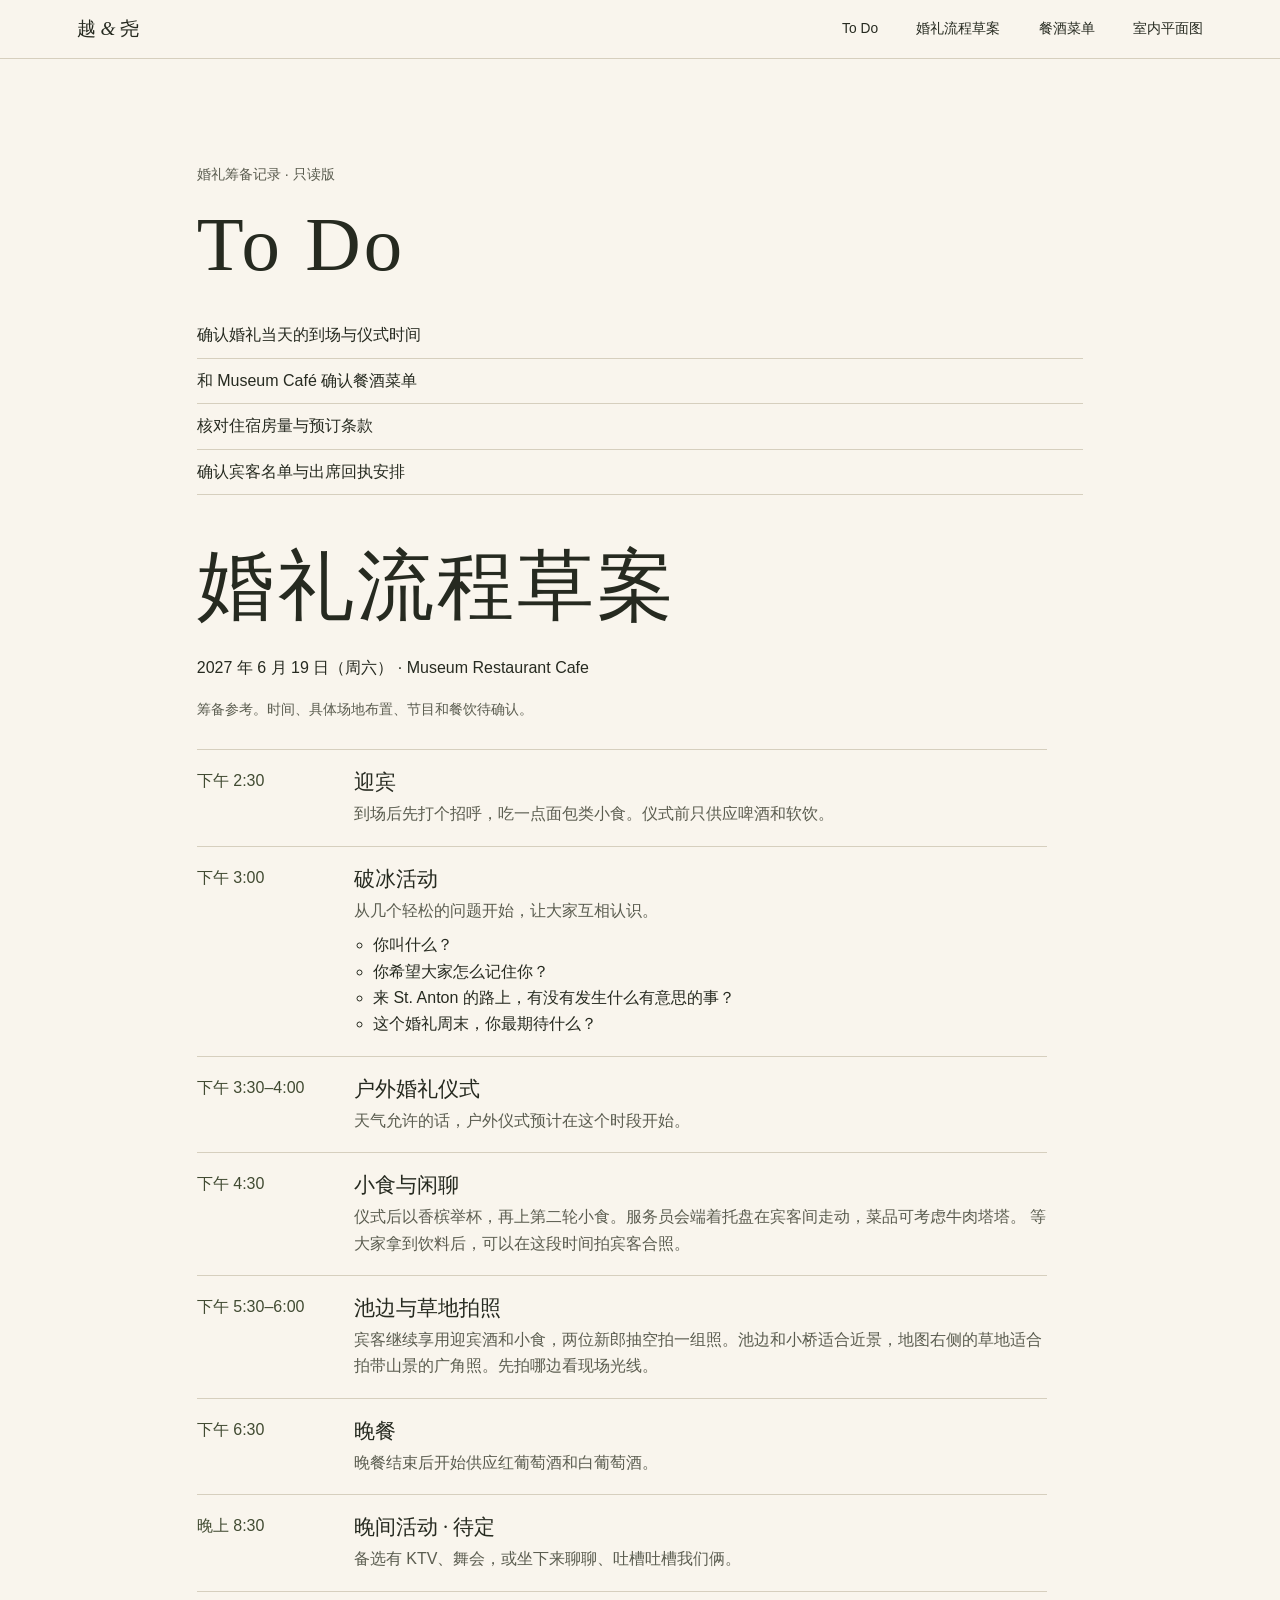
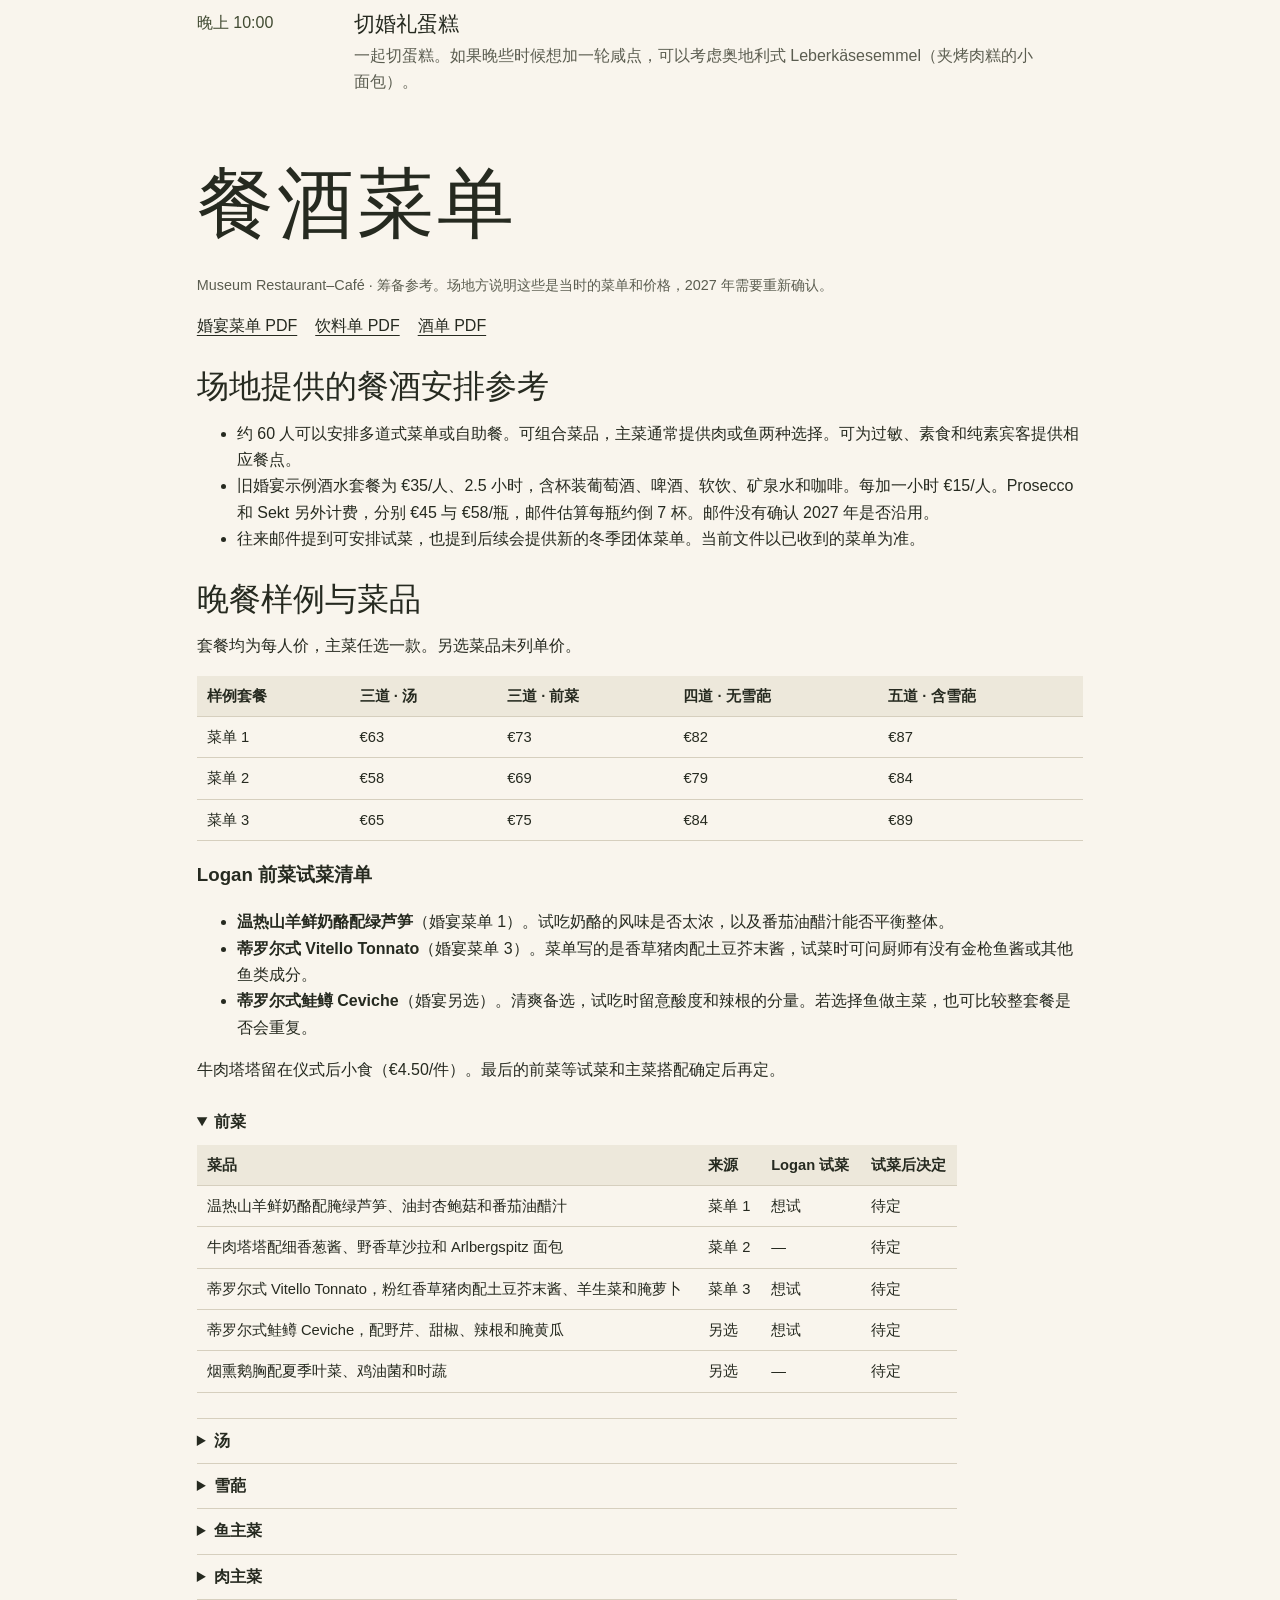
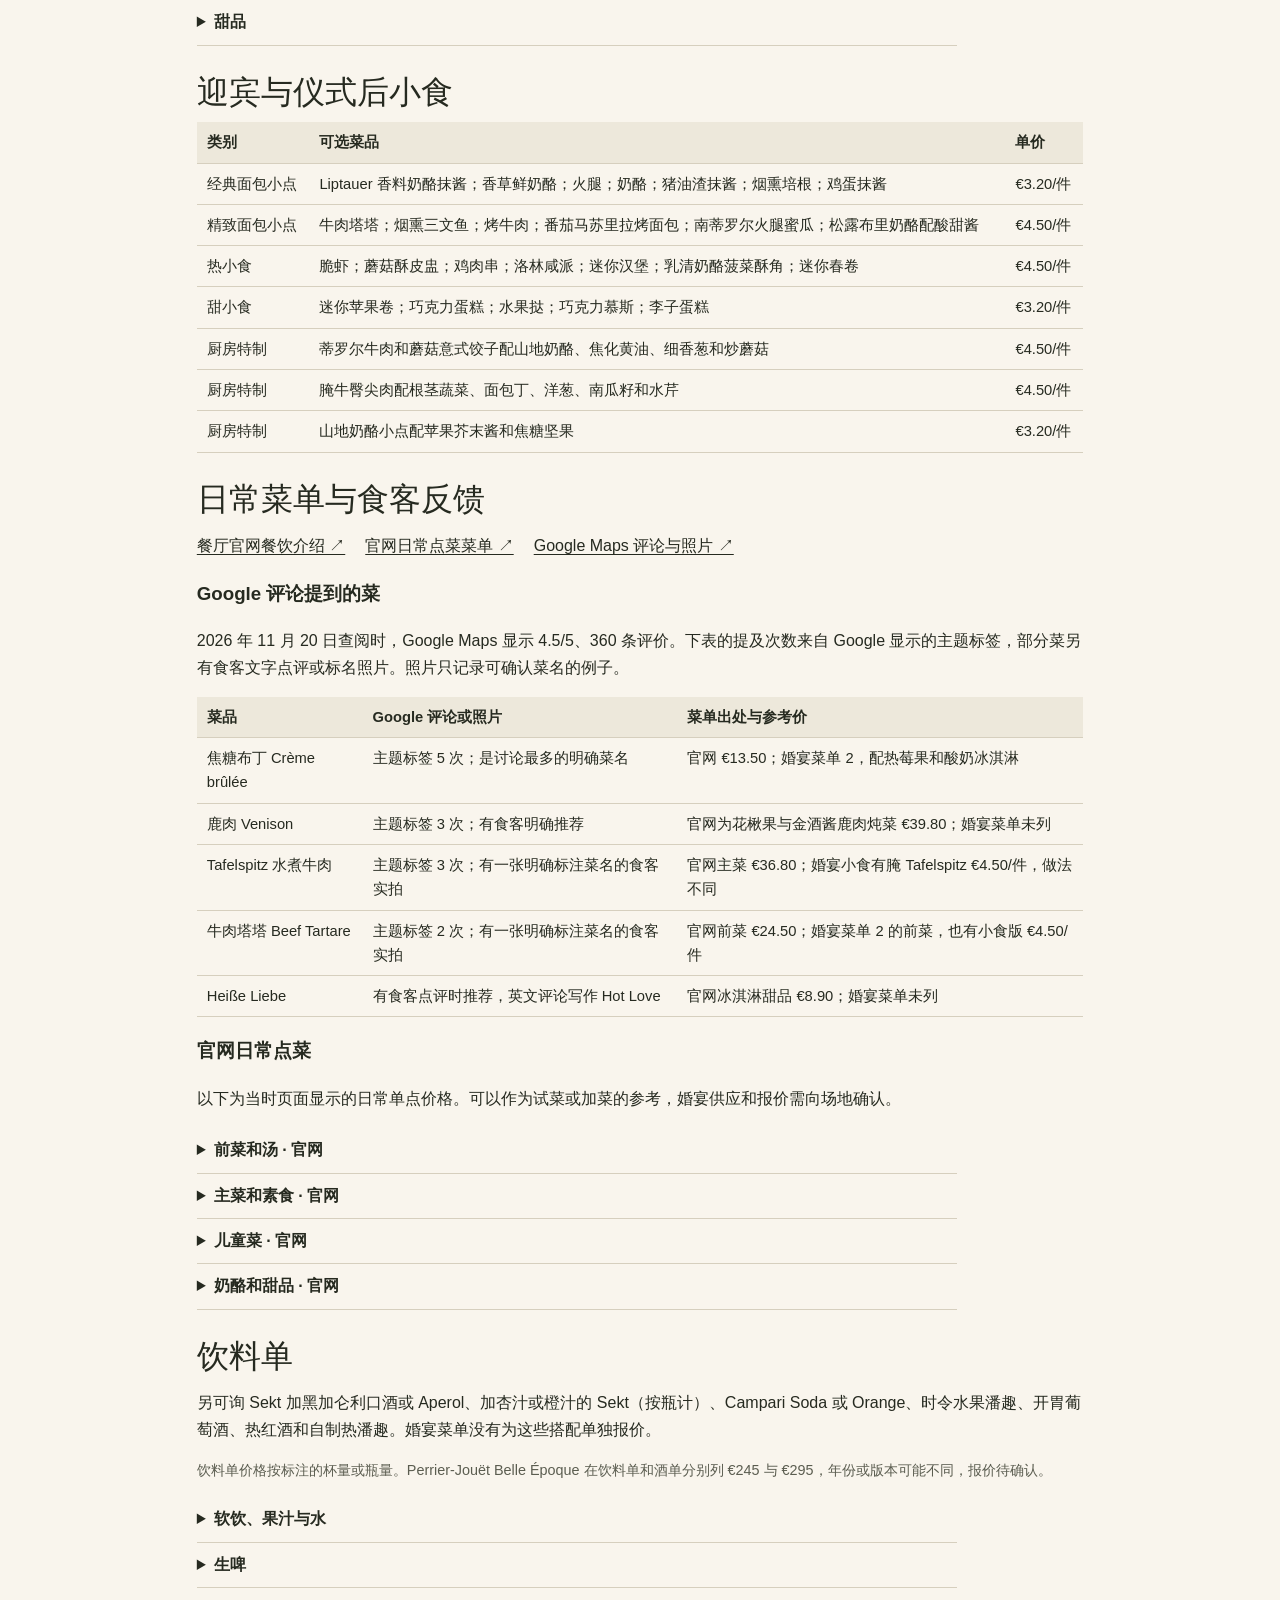
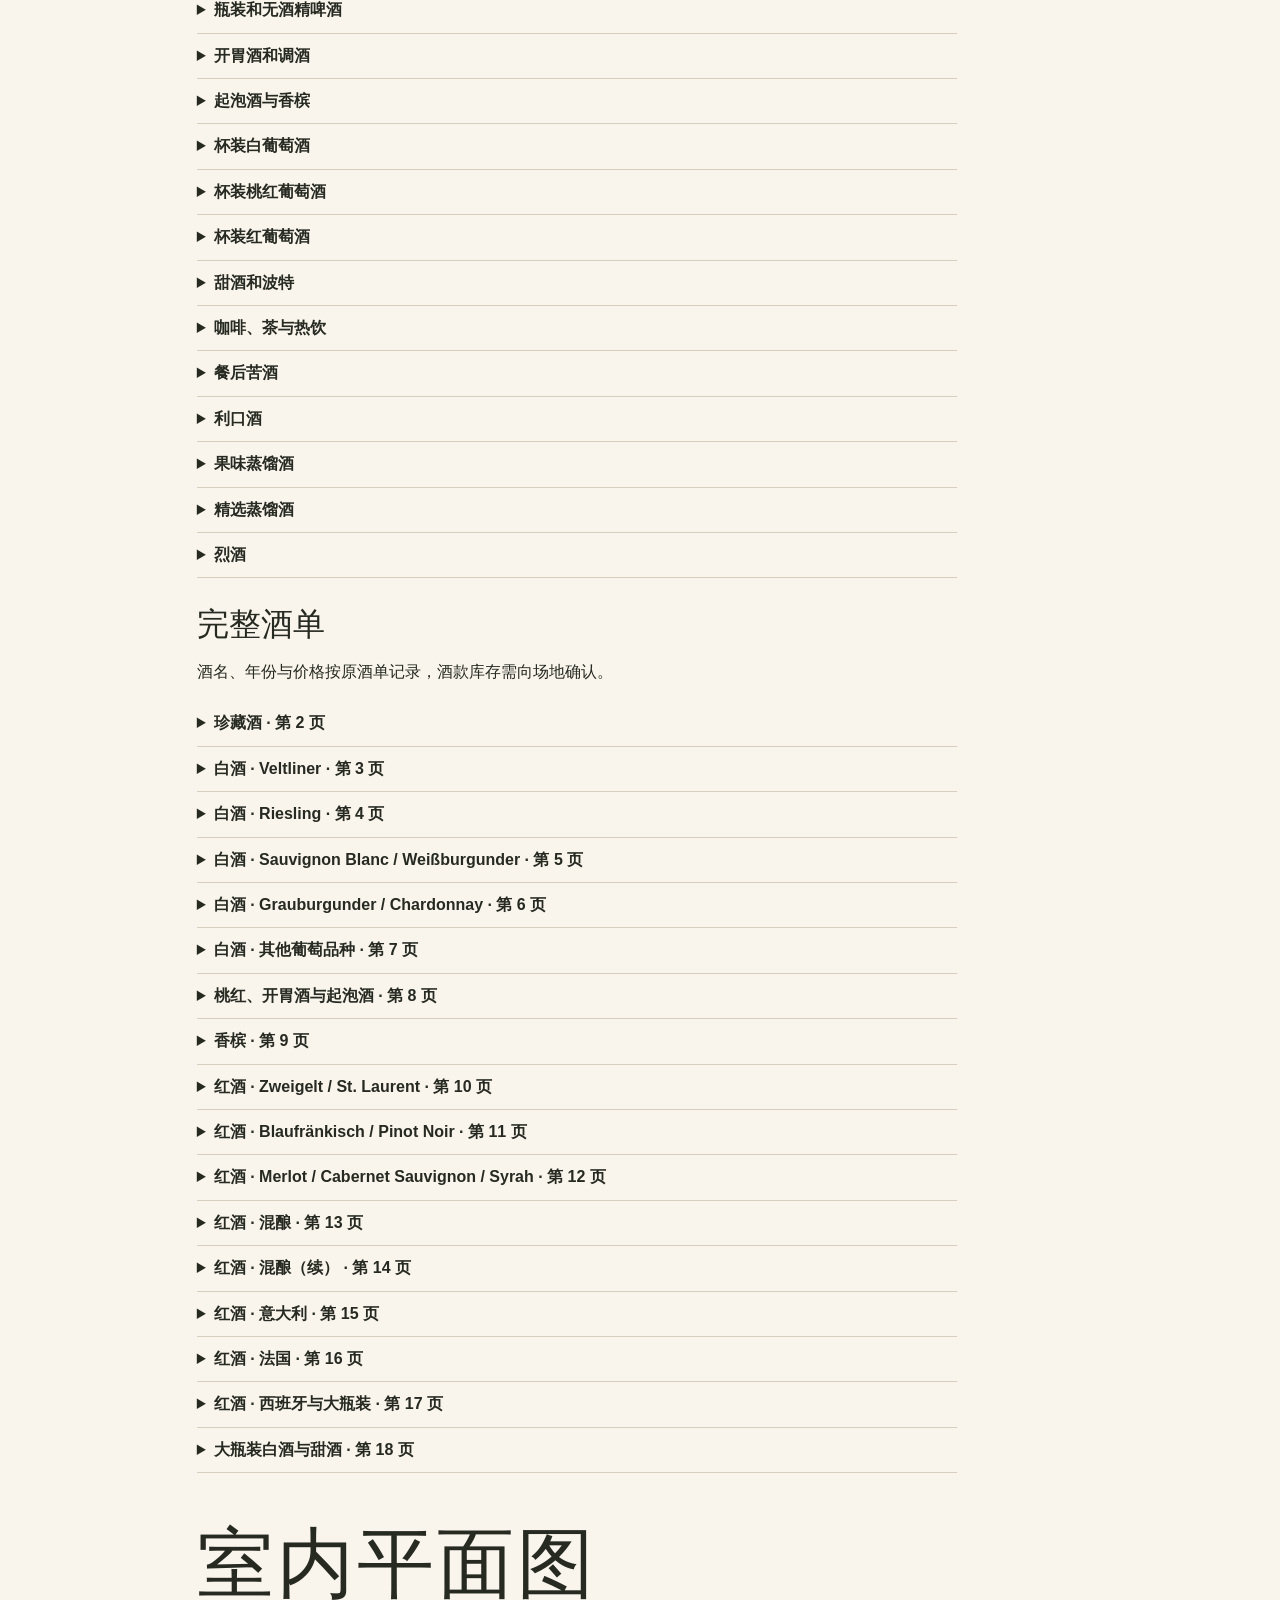
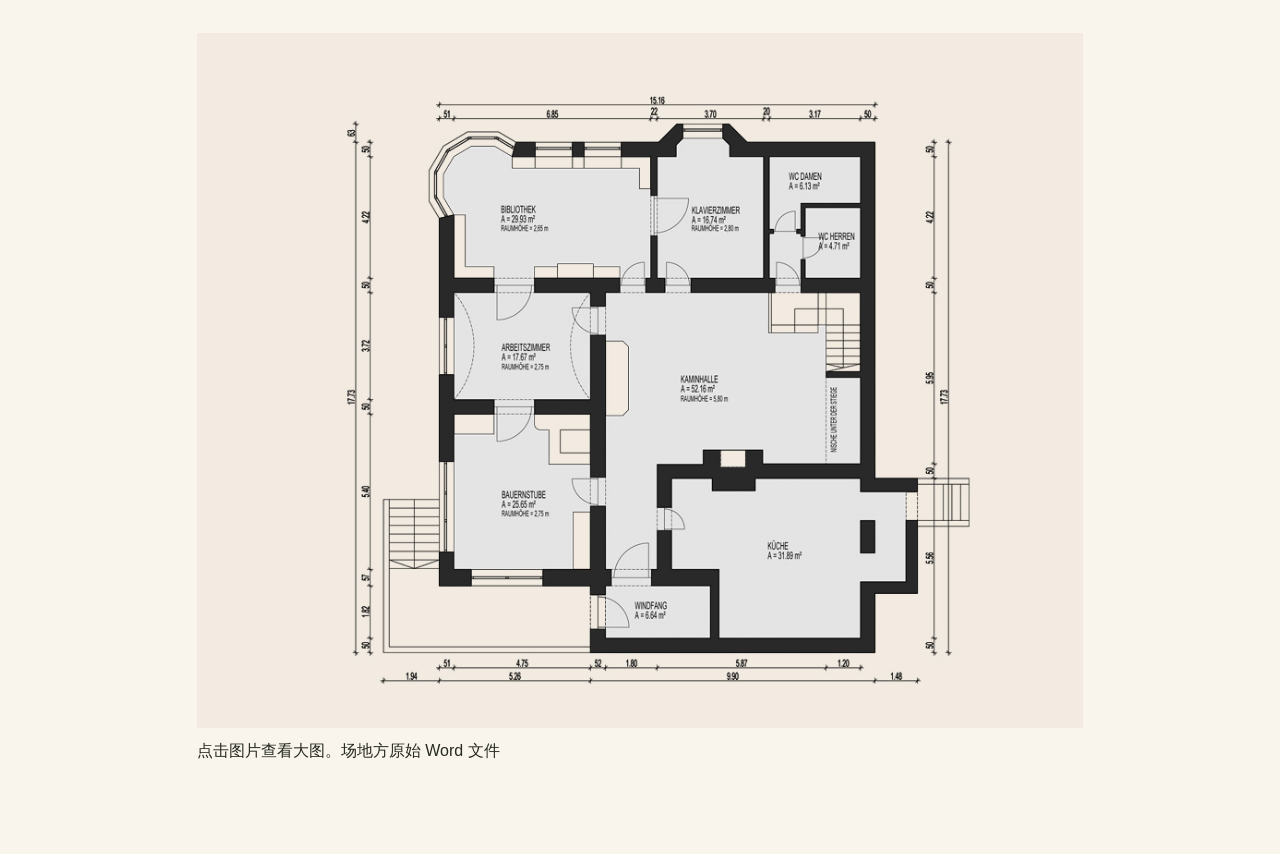
==== commit e97d4367: "Publish revised wedding invitation and schedule" ====
--- a/plan/index.html
+++ b/plan/index.html
@@ -12,6 +12,7 @@
     <a class="monogram" href="../">越 <i>&amp;</i> 尧</a>
     <nav aria-label="筹备导航">
       <a href="#todo">To Do</a>
+      <a href="#schedule">婚礼流程草案</a>
       <a href="#menu">餐酒菜单</a>
       <a href="#floor-plan">室内平面图</a>
     </nav>
@@ -26,6 +27,49 @@
         <li>核对住宿房量与预订条款</li>
         <li>确认宾客名单与出席回执安排</li>
       </ul>
+    </section>
+    <section id="schedule" aria-labelledby="plan-schedule-title">
+      <h1 id="plan-schedule-title">婚礼流程草案</h1>
+      <p><time datetime="2027-06-19">2027 年 6 月 19 日（周六）</time> · Museum Restaurant Cafe</p>
+      <p class="plan-note">筹备参考。时间、具体场地布置、节目和餐饮待确认。</p>
+      <ol class="schedule-list">
+    <li>
+      <time datetime="2027-06-19T14:30">下午 2:30</time>
+      <div><h3><span>迎宾</span></h3><p><span>到场后先打个招呼，吃一点面包类小食。仪式前只供应啤酒和软饮。</span></p></div>
+    </li>
+    <li>
+      <time datetime="2027-06-19T15:00">下午 3:00</time>
+      <div><h3><span>破冰活动</span></h3><p><span>从几个轻松的问题开始，让大家互相认识。</span></p>
+        <ul class="schedule-prompts"><li><span>你叫什么？</span></li><li><span>你希望大家怎么记住你？</span></li><li><span>来 St. Anton 的路上，有没有发生什么有意思的事？</span></li><li><span>这个婚礼周末，你最期待什么？</span></li></ul></div>
+    </li>
+    <li>
+      <span>下午 3:30–4:00</span>
+      <div><h3><span>户外婚礼仪式</span></h3><p><span>天气允许的话，户外仪式预计在这个时段开始。</span></p></div>
+    </li>
+    <li>
+      <time datetime="2027-06-19T16:30">下午 4:30</time>
+      <div><h3><span>小食与闲聊</span></h3><p><span>仪式后以香槟举杯，再上第二轮小食。服务员会端着托盘在宾客间走动，菜品可考虑牛肉塔塔。 等大家拿到饮料后，可以在这段时间拍宾客合照。</span></p></div>
+    </li>
+    <li>
+      <time datetime="2027-06-19T17:30">下午 5:30–6:00</time>
+      <div>
+        <h3><span>池边与草地拍照</span></h3>
+        <p><span>宾客继续享用迎宾酒和小食，两位新郎抽空拍一组照。池边和小桥适合近景，地图右侧的草地适合拍带山景的广角照。先拍哪边看现场光线。</span></p>
+      </div>
+    </li>
+    <li>
+      <time datetime="2027-06-19T18:30">下午 6:30</time>
+      <div><h3><span>晚餐</span></h3><p><span>晚餐结束后开始供应红葡萄酒和白葡萄酒。</span></p></div>
+    </li>
+    <li>
+      <time datetime="2027-06-19T20:30">晚上 8:30</time>
+      <div><h3><span>晚间活动 · 待定</span></h3><p><span>备选有 KTV、舞会，或坐下来聊聊、吐槽吐槽我们俩。</span></p></div>
+    </li>
+    <li>
+      <time datetime="2027-06-19T22:00">晚上 10:00</time>
+      <div><h3><span>切婚礼蛋糕</span></h3><p><span>一起切蛋糕。如果晚些时候想加一轮咸点，可以考虑奥地利式 Leberkäsesemmel（夹烤肉糕的小面包）。</span></p></div>
+    </li>
+  </ol>
     </section>
     <section id="menu" aria-labelledby="menu-title">
       <h1 id="menu-title">餐酒菜单</h1>
--- a/public/style.css
+++ b/public/style.css
@@ -151,3 +151,24 @@
 
 .wedding-map-pin-station{background:#78517d}
 #wedding-map:not(.map-show-hotel-labels) .wedding-map-label-station{display:none}
+
+#attendance-slider{display:block;width:100%;padding:0;accent-color:var(--olive)}
+label > .rsvp-error[hidden]{display:none}
+.rsvp-error{color:#a62a26}
+#reply input[aria-invalid=true]{border-color:#a62a26}
+#reply .adult-guest input[type=range]{display:block;width:100%;padding:0;accent-color:var(--olive)}
+.rsvp-slider-labels{position:relative;height:1.4em;margin-inline:.5rem;font-size:clamp(.65rem,2.4vw,.78rem);letter-spacing:-.025em}
+.rsvp-slider-labels span{position:absolute;transform:translateX(-50%)}
+.rsvp-slider-labels span:nth-child(1){left:0;transform:none}
+.rsvp-slider-labels span:nth-child(2){left:20%}
+.rsvp-slider-labels span:nth-child(3){left:40%}
+.rsvp-slider-labels span:nth-child(4){left:50%}
+.rsvp-slider-labels span:nth-child(5){left:60%}
+.rsvp-slider-labels span:nth-child(6){left:80%}
+.rsvp-slider-labels span:nth-child(7){left:100%;transform:translateX(-100%)}
+#reply{min-width:0}
+#reply > fieldset,#reply > div,#reply select{min-width:0;width:100%}
+#reply .fields{grid-template-columns:repeat(2,minmax(0,1fr))}
+#party-field > .fields:first-of-type{align-items:end}
+@media(max-width:380px){#reply .fields{grid-template-columns:minmax(0,1fr)}}
+#reply .rsvp-stay{display:grid;gap:16px;border-top:1px solid var(--rule);padding-top:16px}
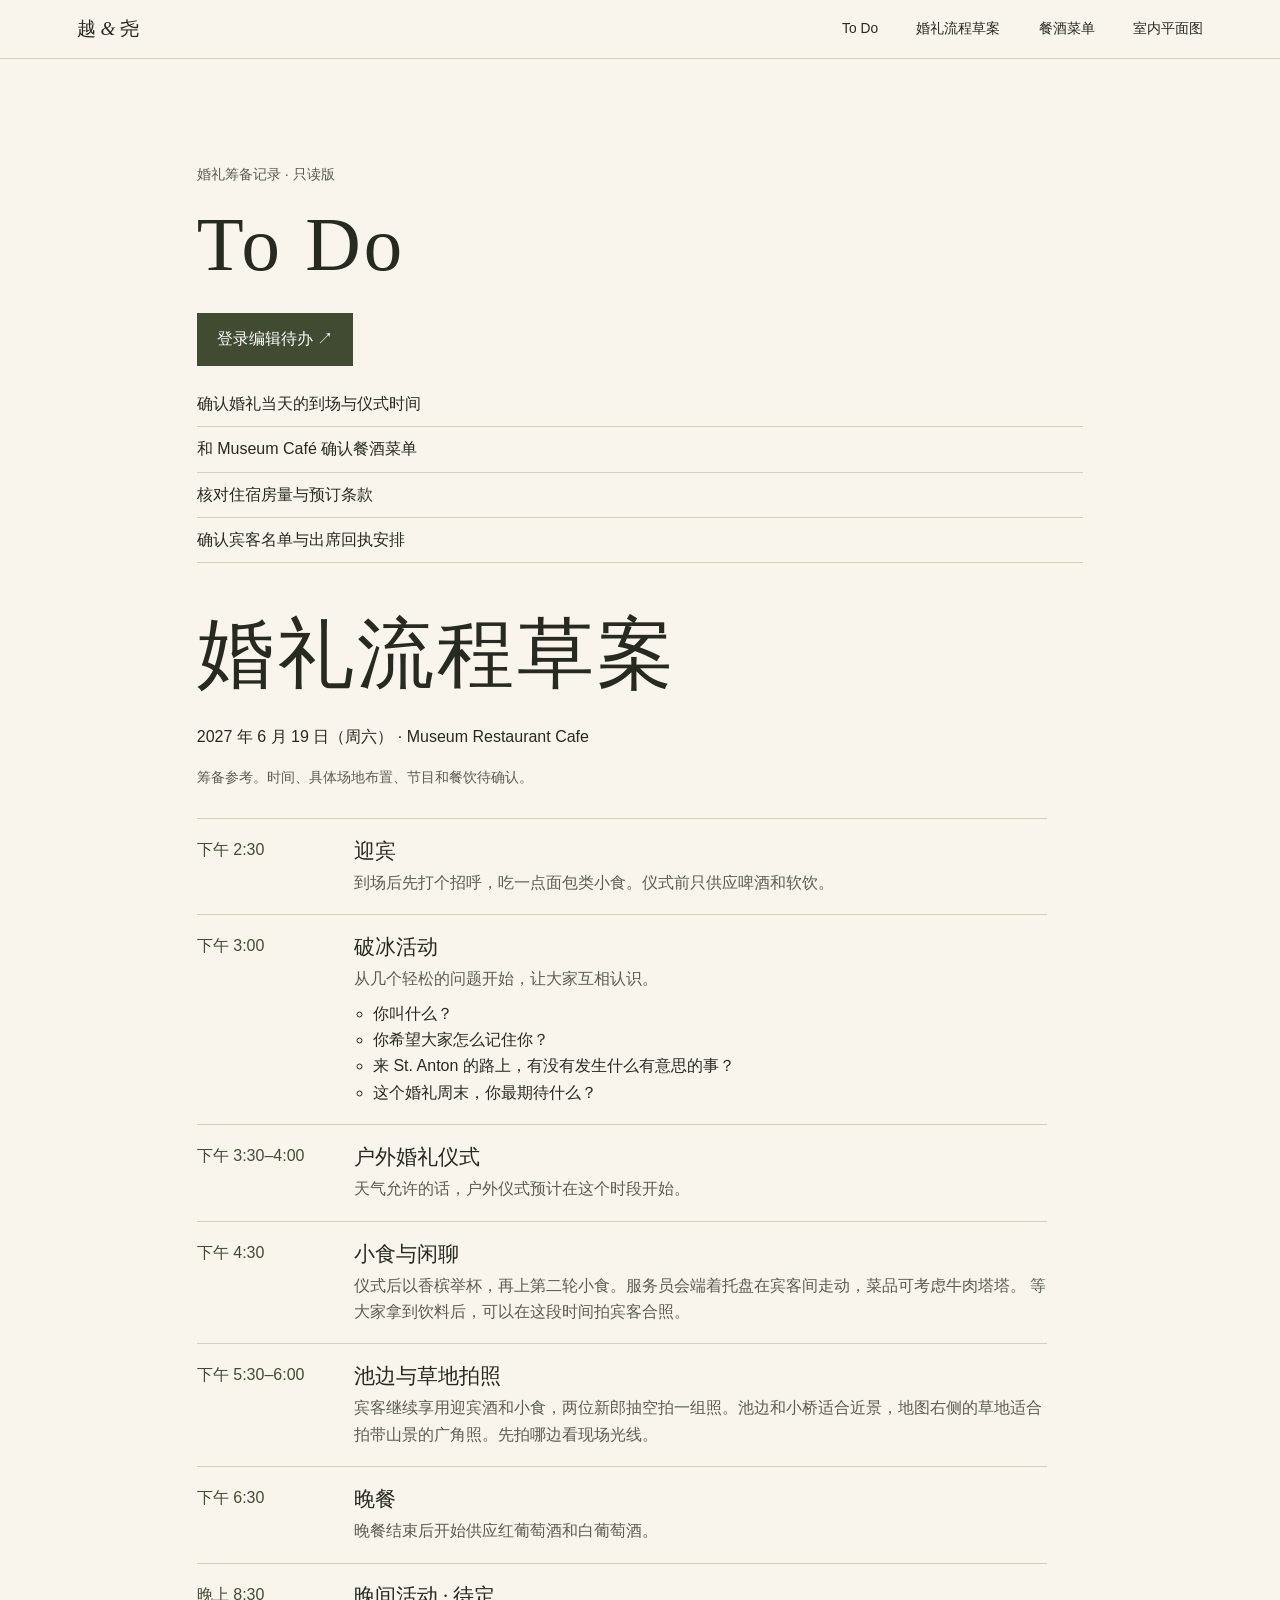
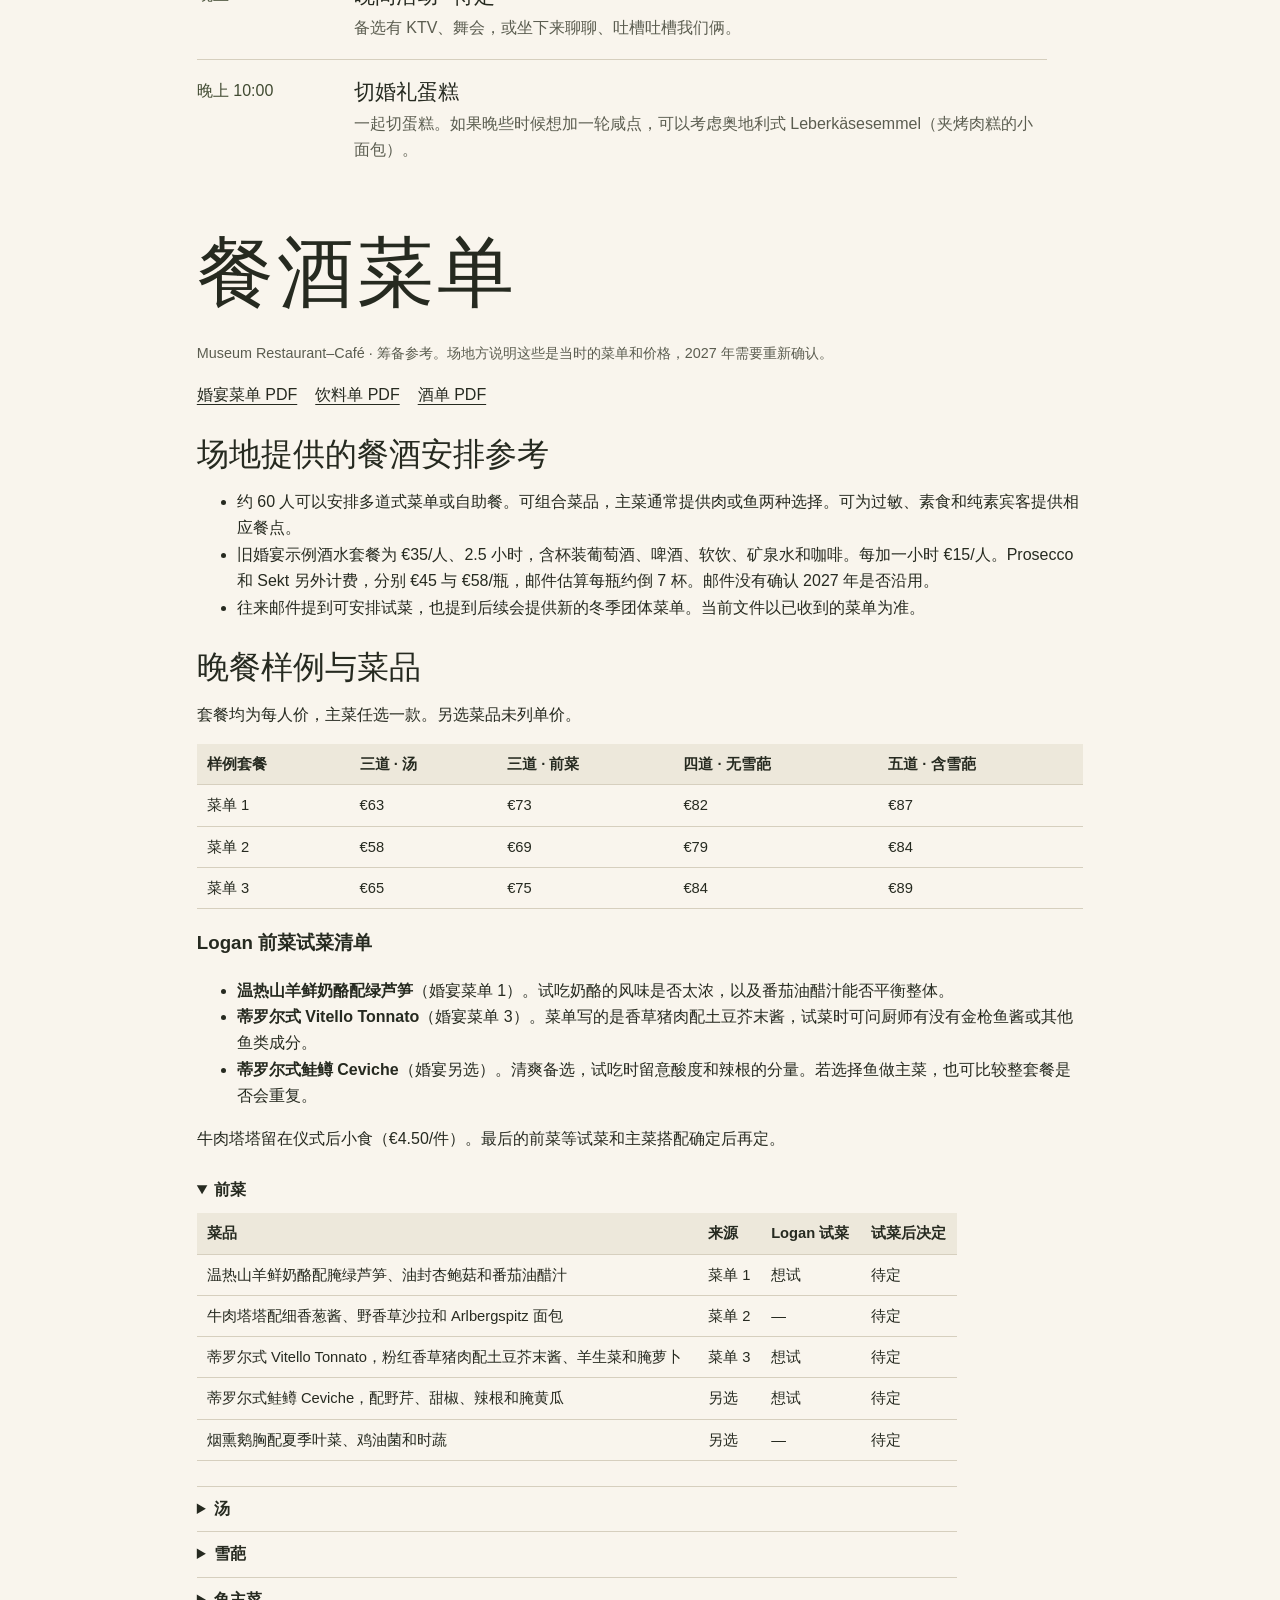
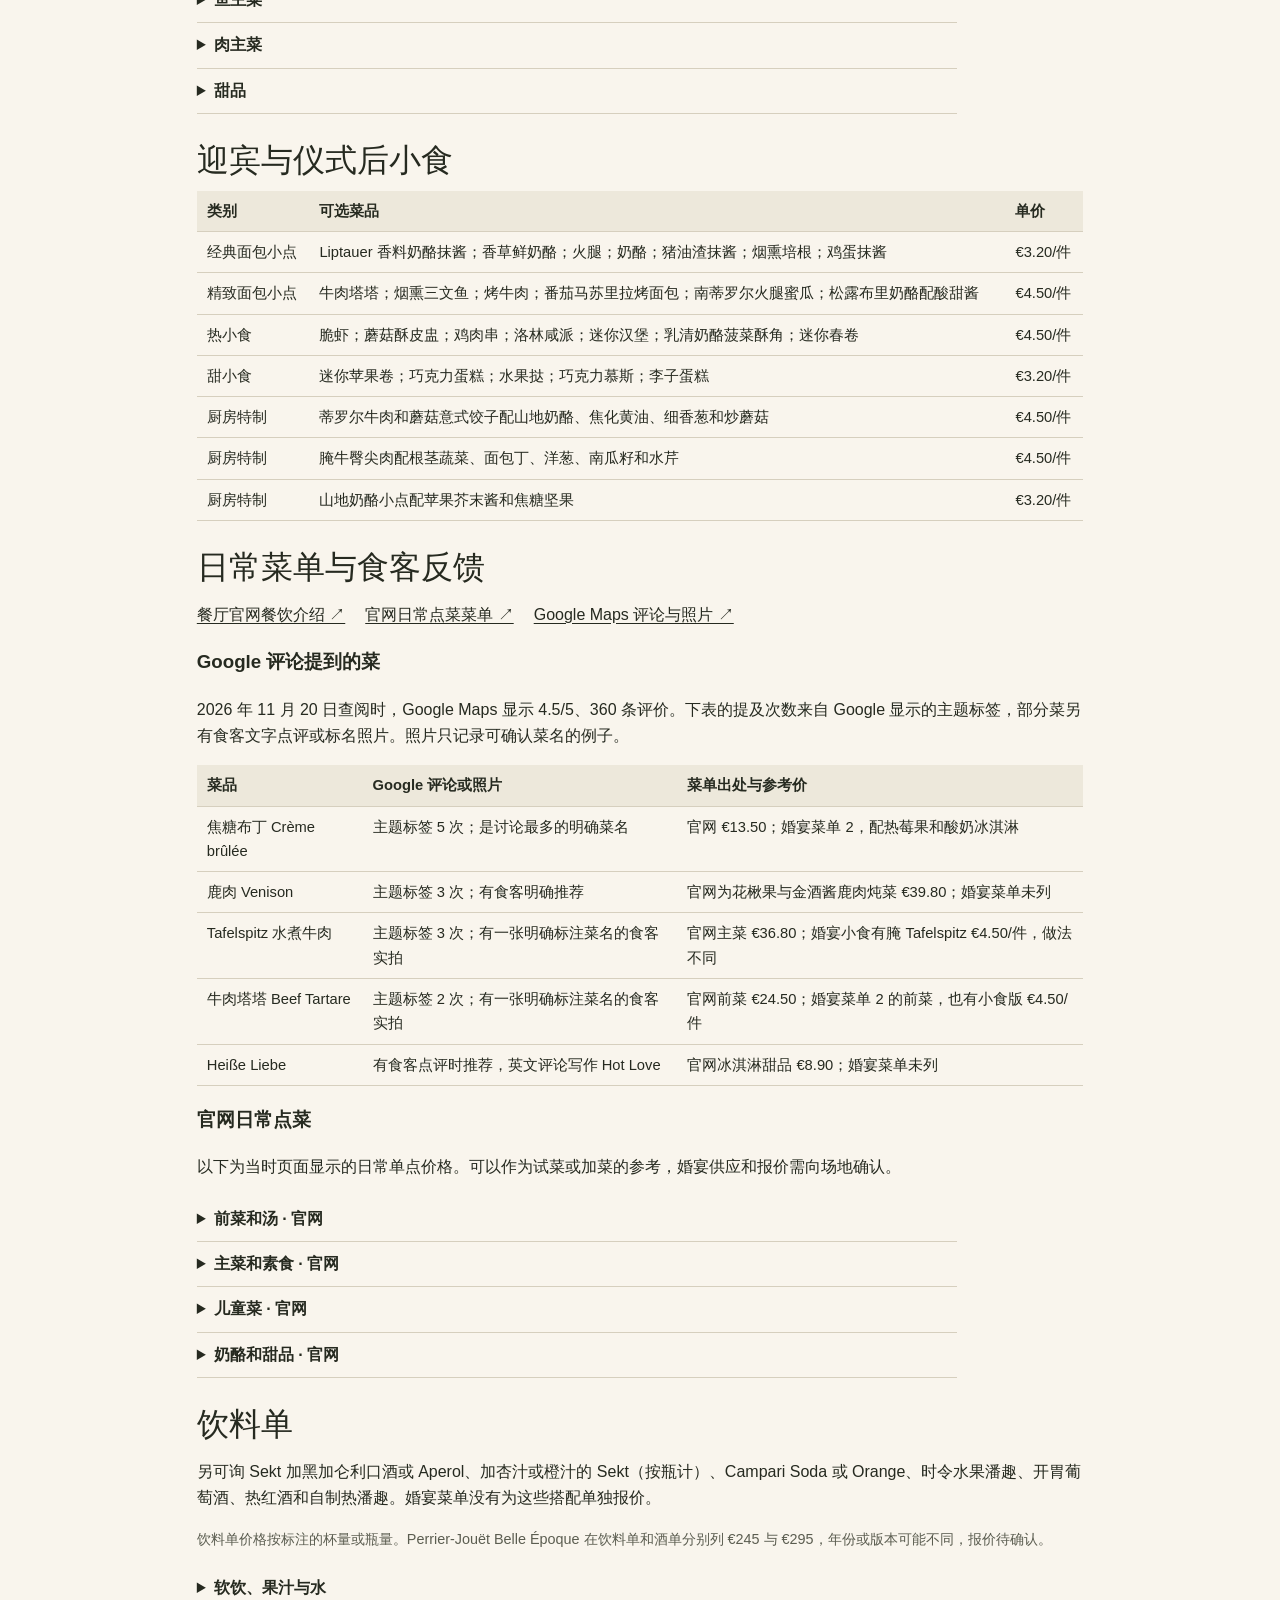
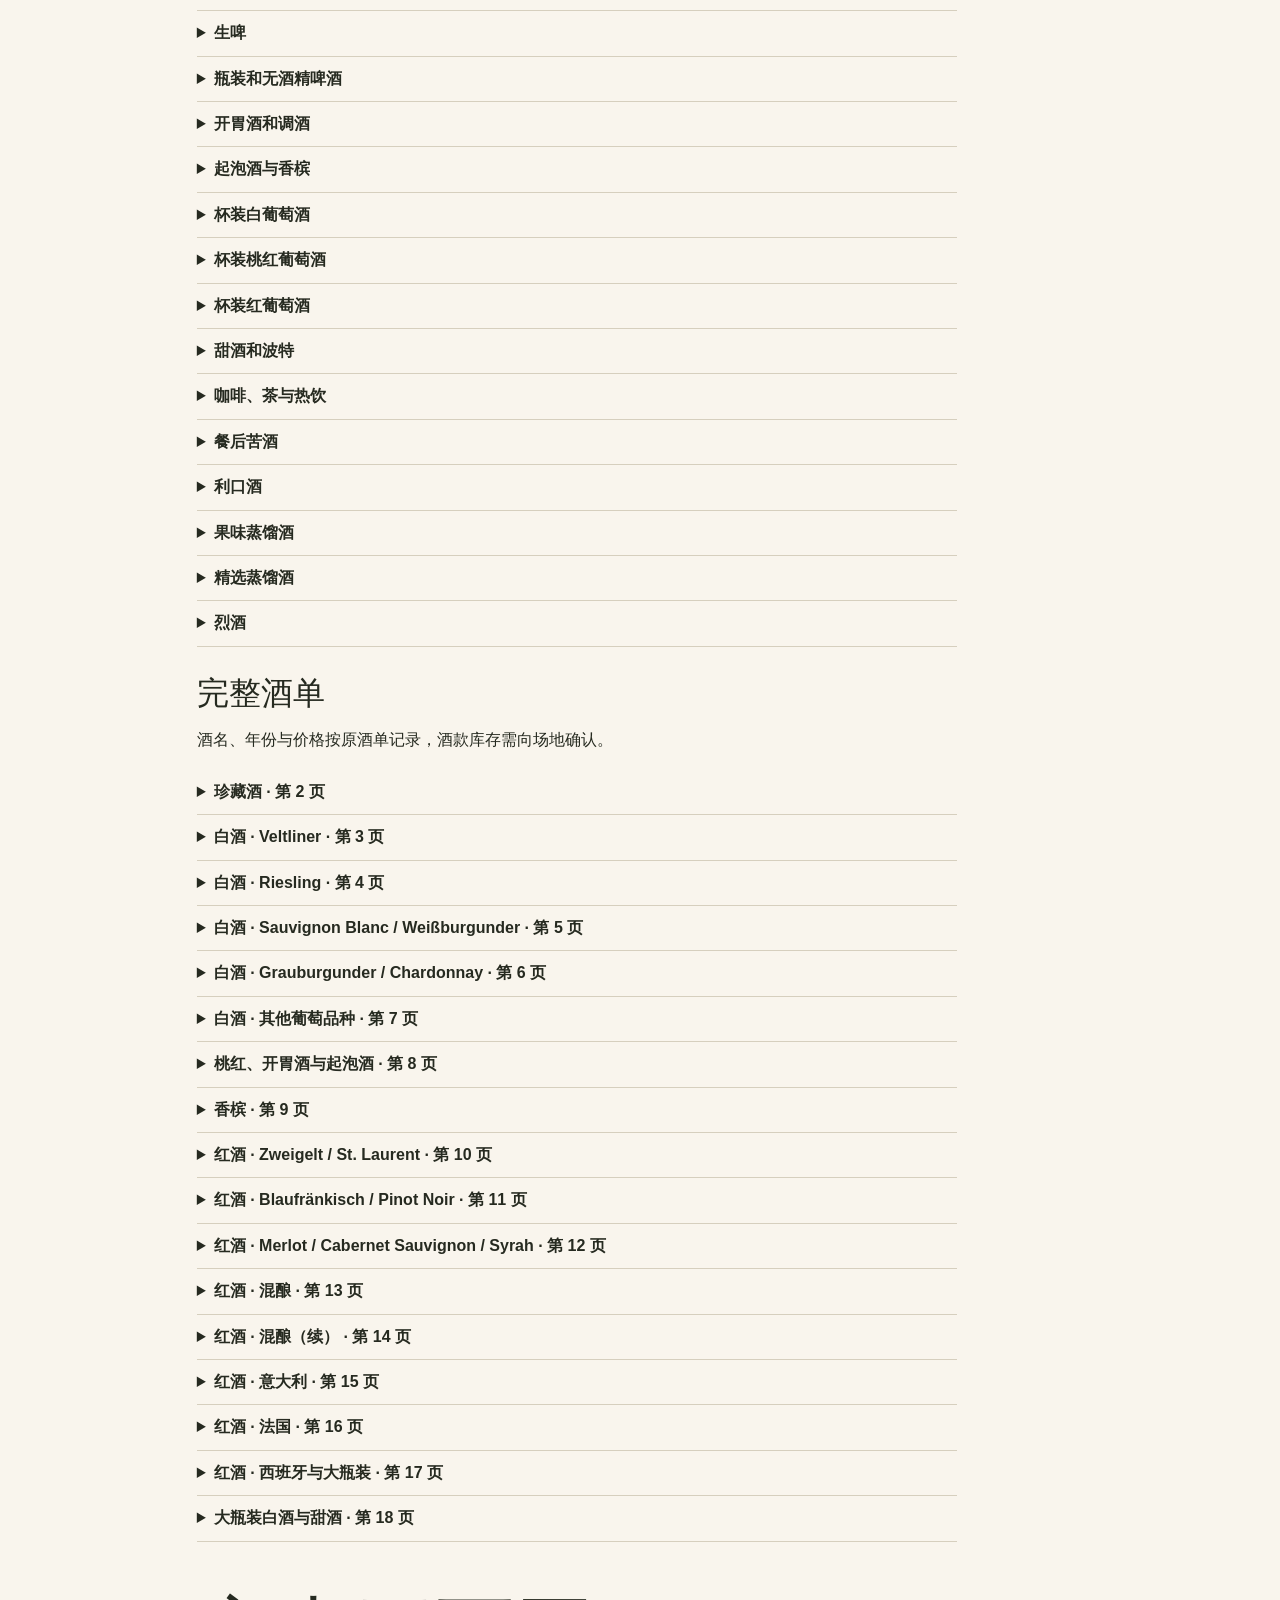
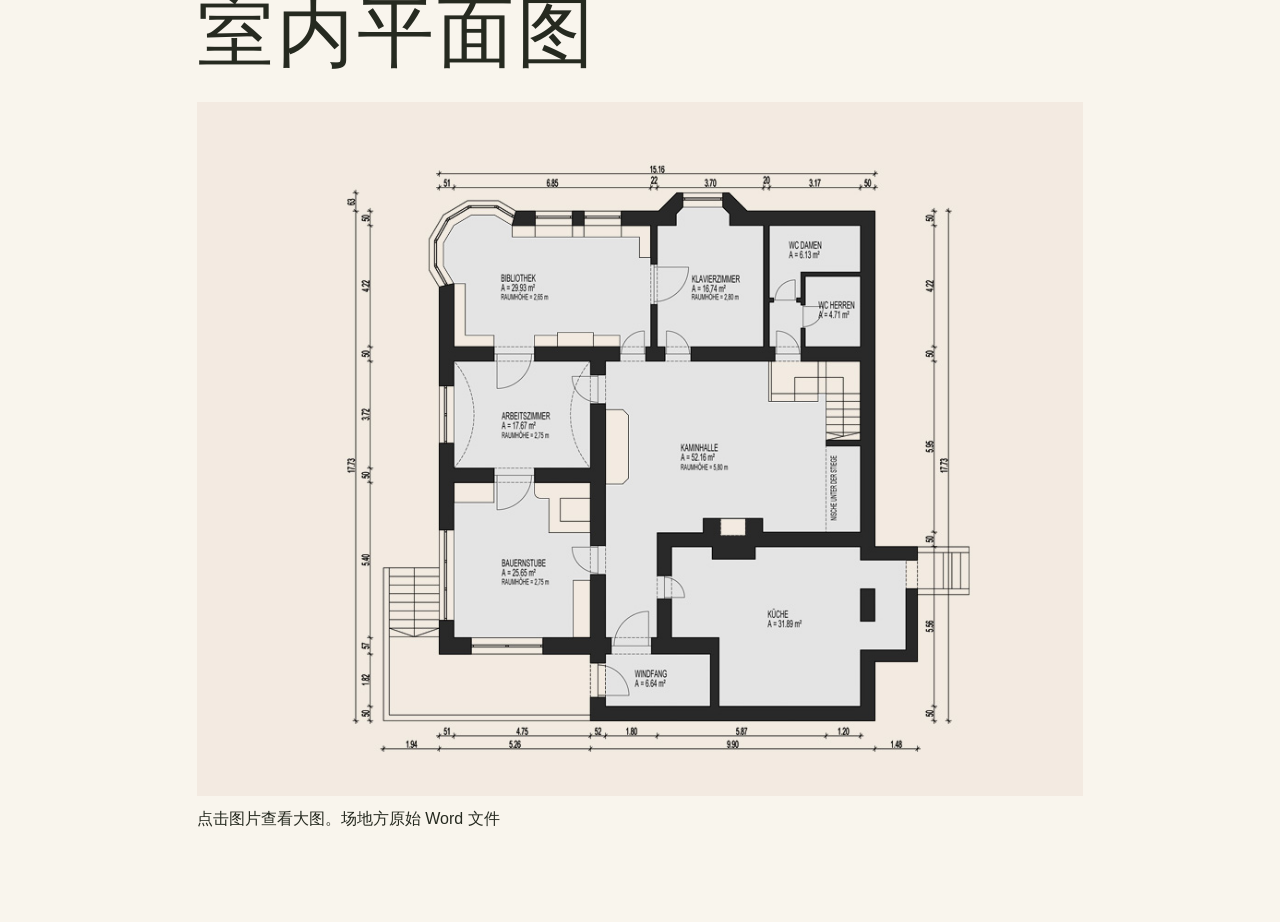
==== commit cf7de56c: "Link planning page to private shared tasks" ====
--- a/plan/index.html
+++ b/plan/index.html
@@ -21,6 +21,7 @@
     <p class="plan-note">婚礼筹备记录 · 只读版</p>
     <section id="todo" aria-labelledby="todo-title">
       <h1 id="todo-title">To Do</h1>
+      <p><a class="button" href="https://yueyao-rsvp.loganpeng1992.workers.dev/todo">登录编辑待办 ↗</a></p>
       <ul class="guide-list">
         <li>确认婚礼当天的到场与仪式时间</li>
         <li>和 Museum Café 确认餐酒菜单</li>
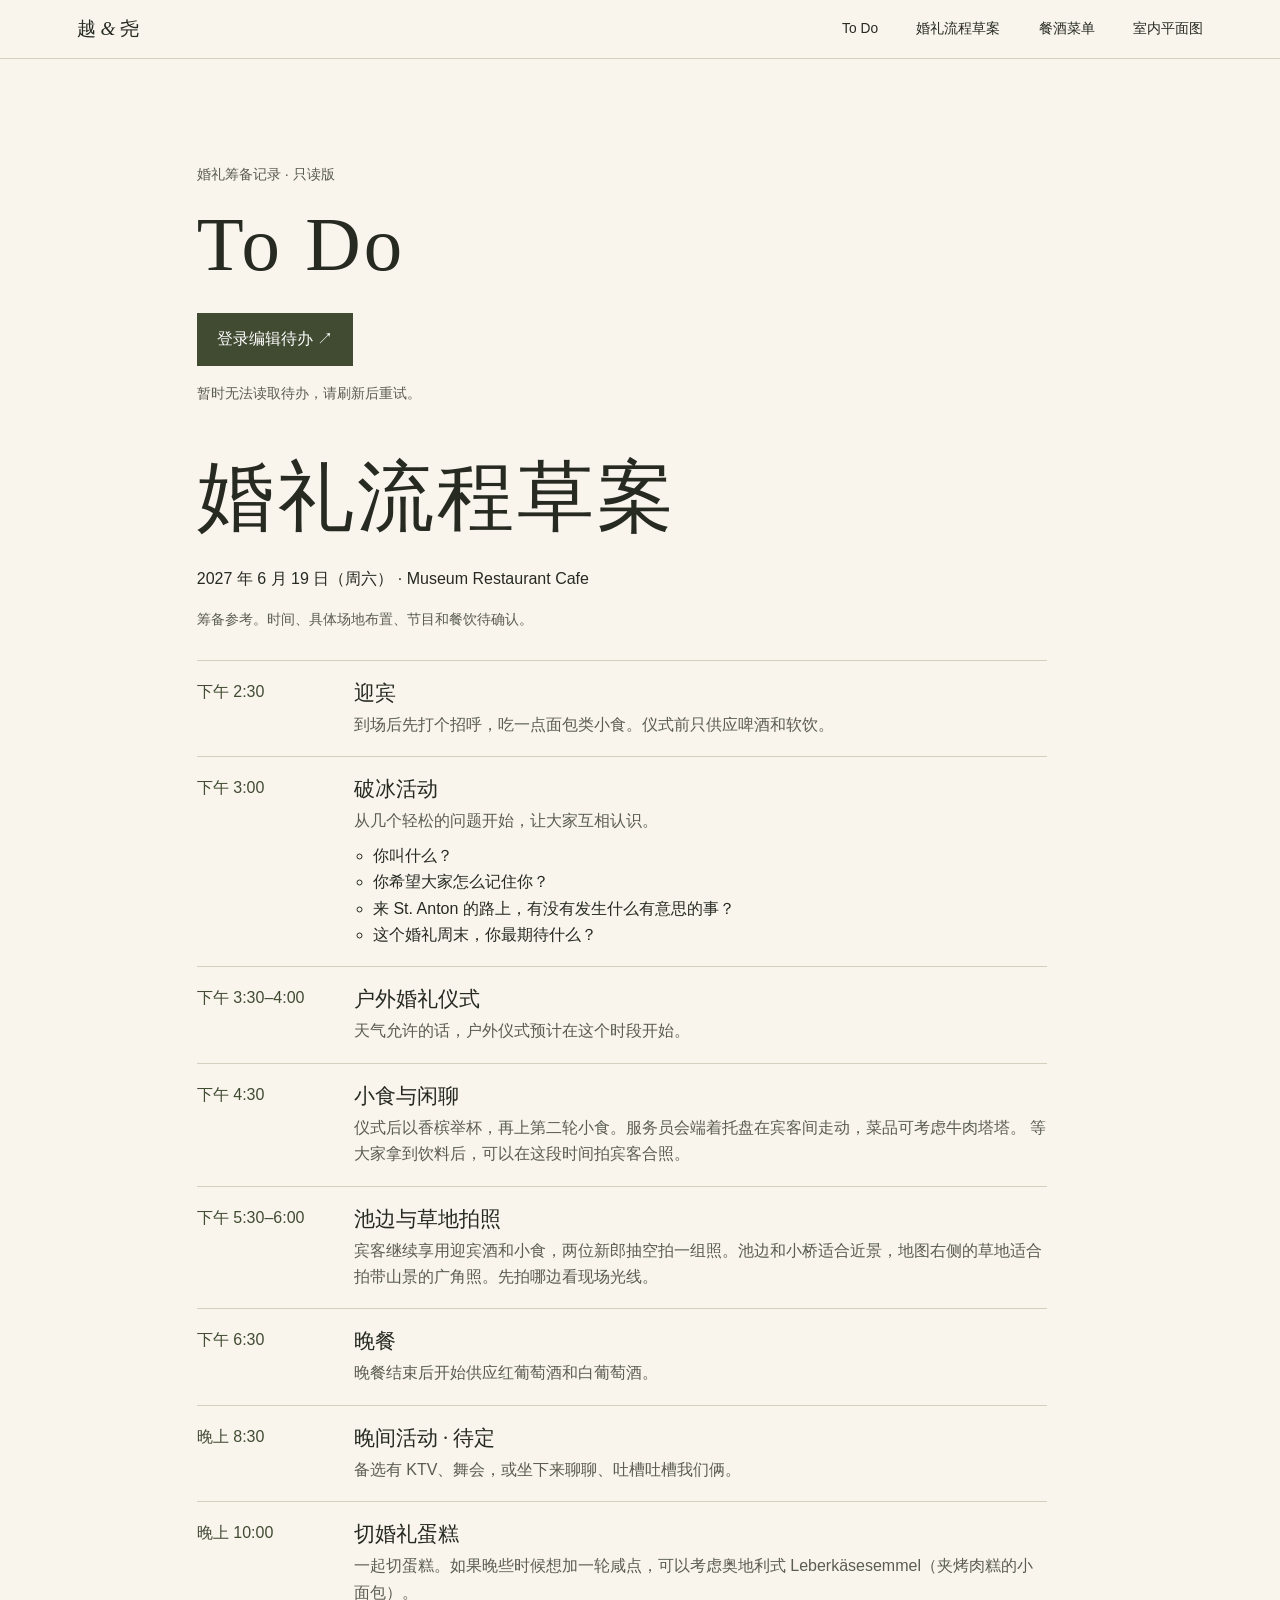
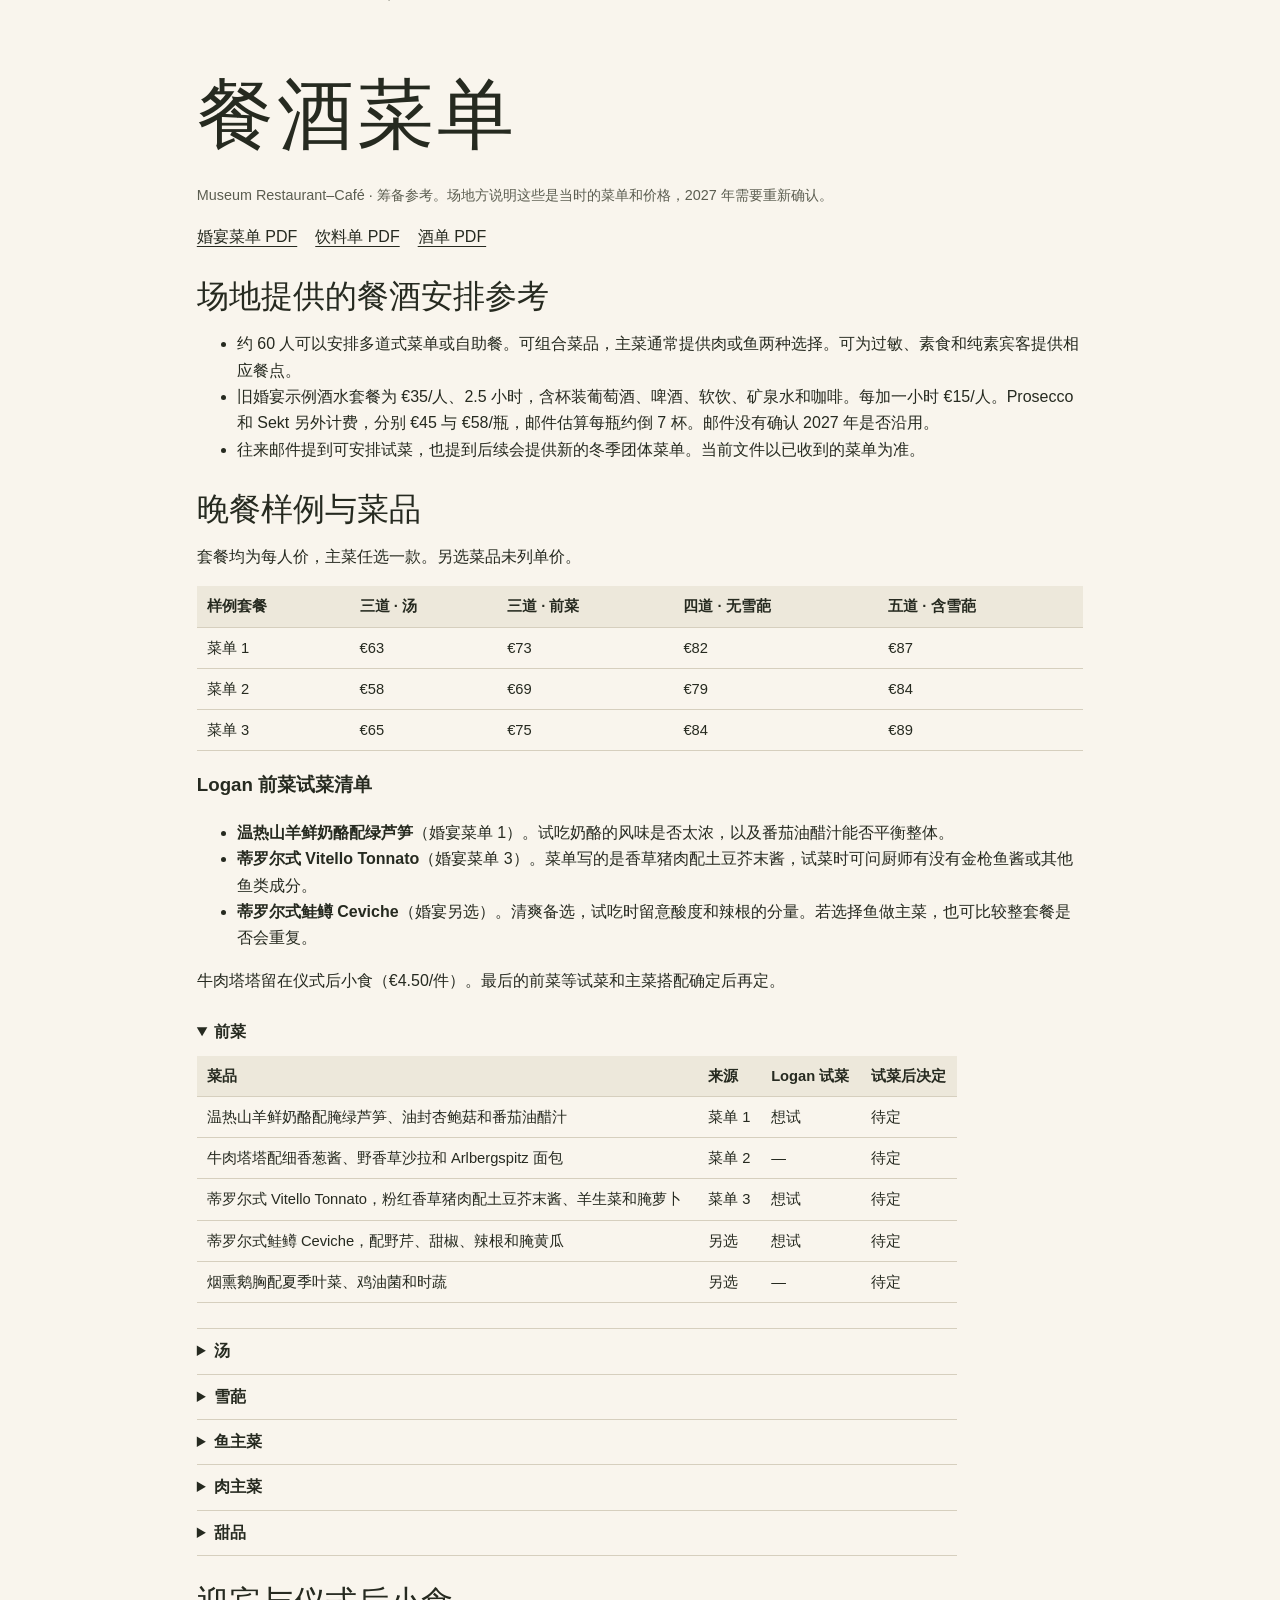
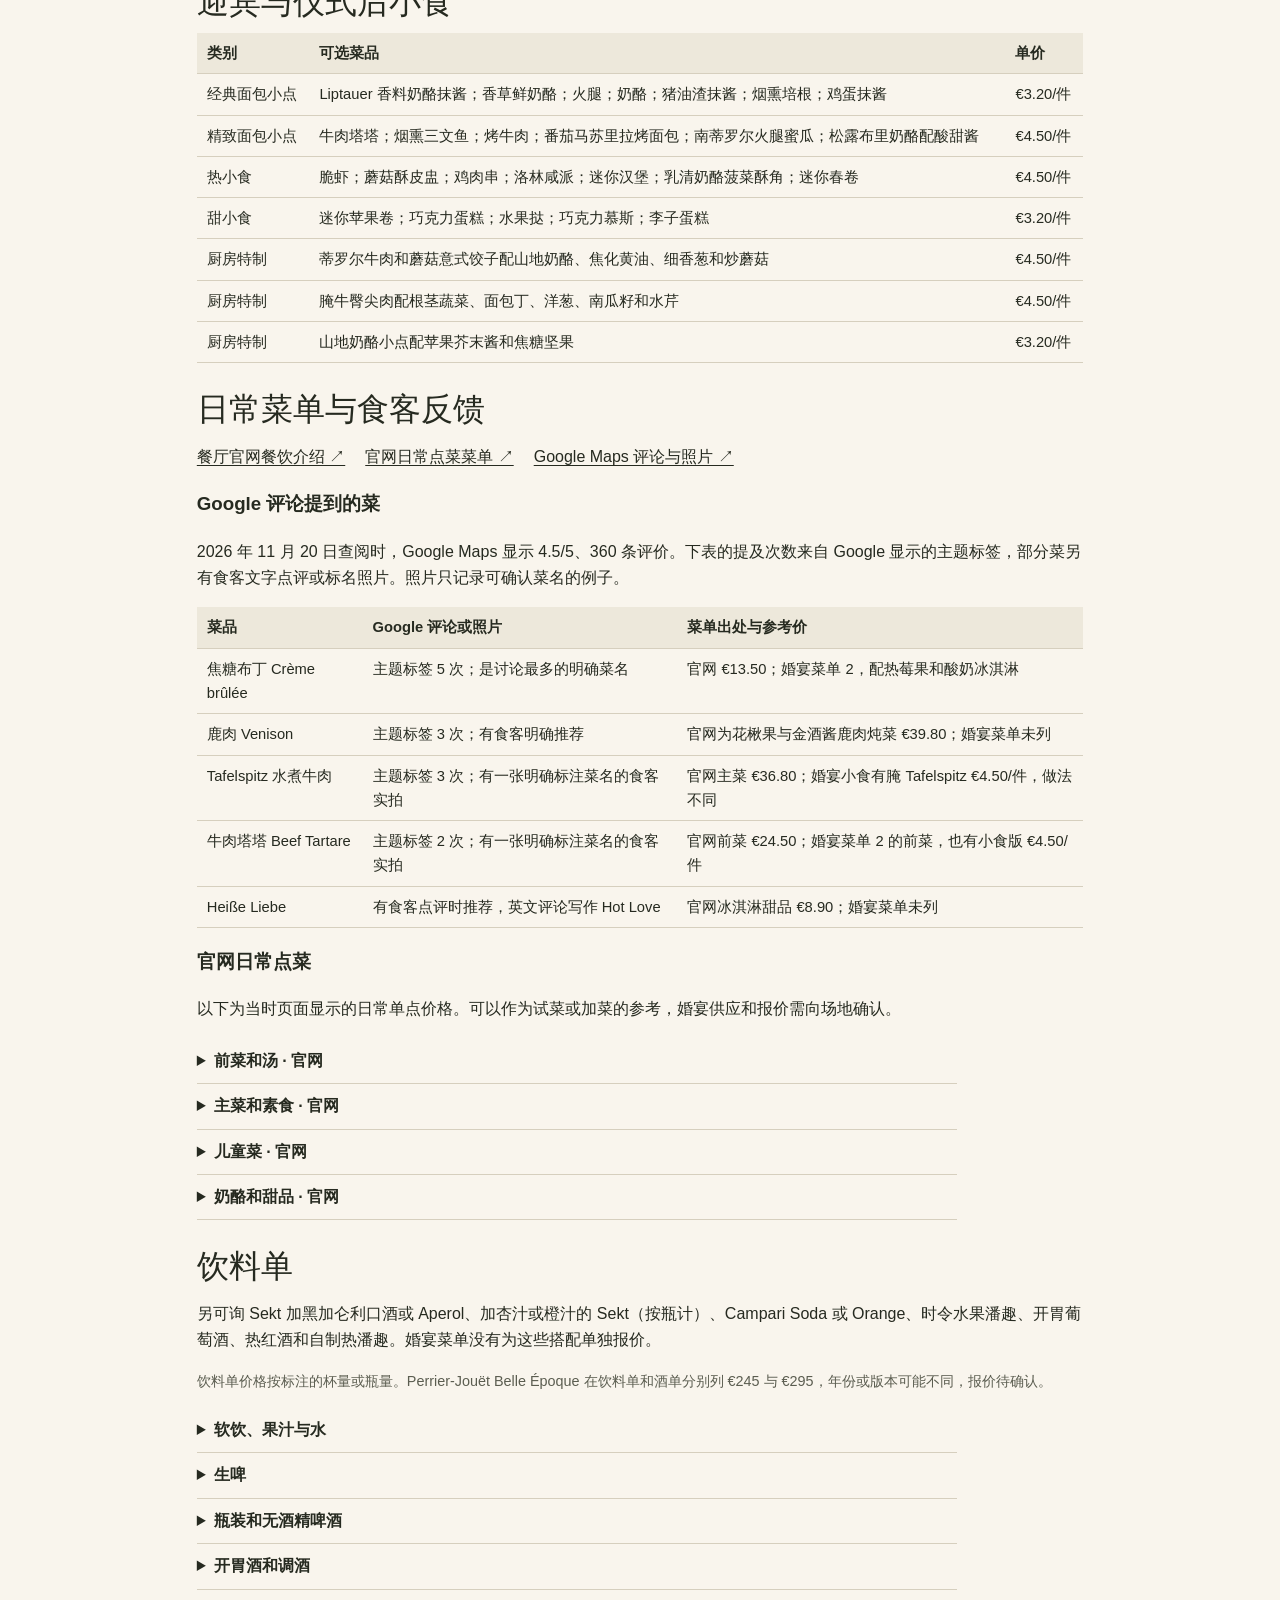
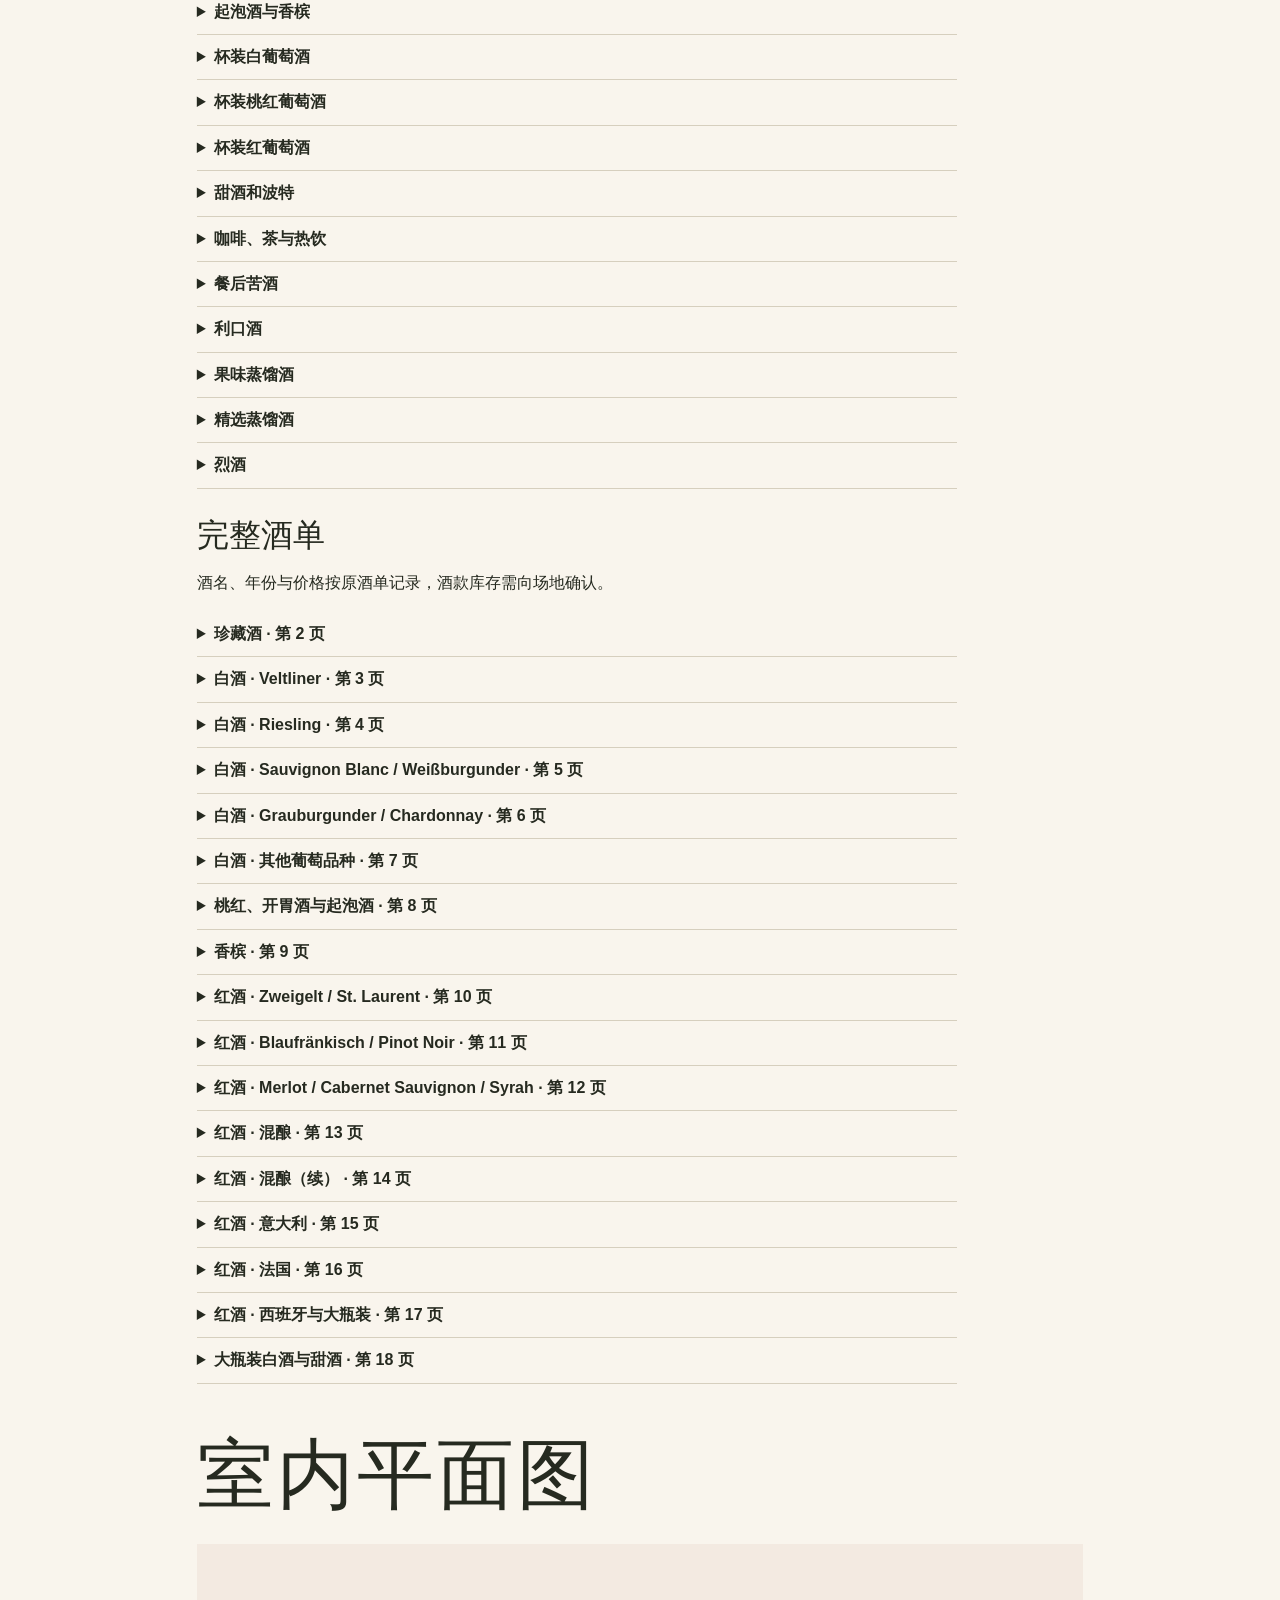
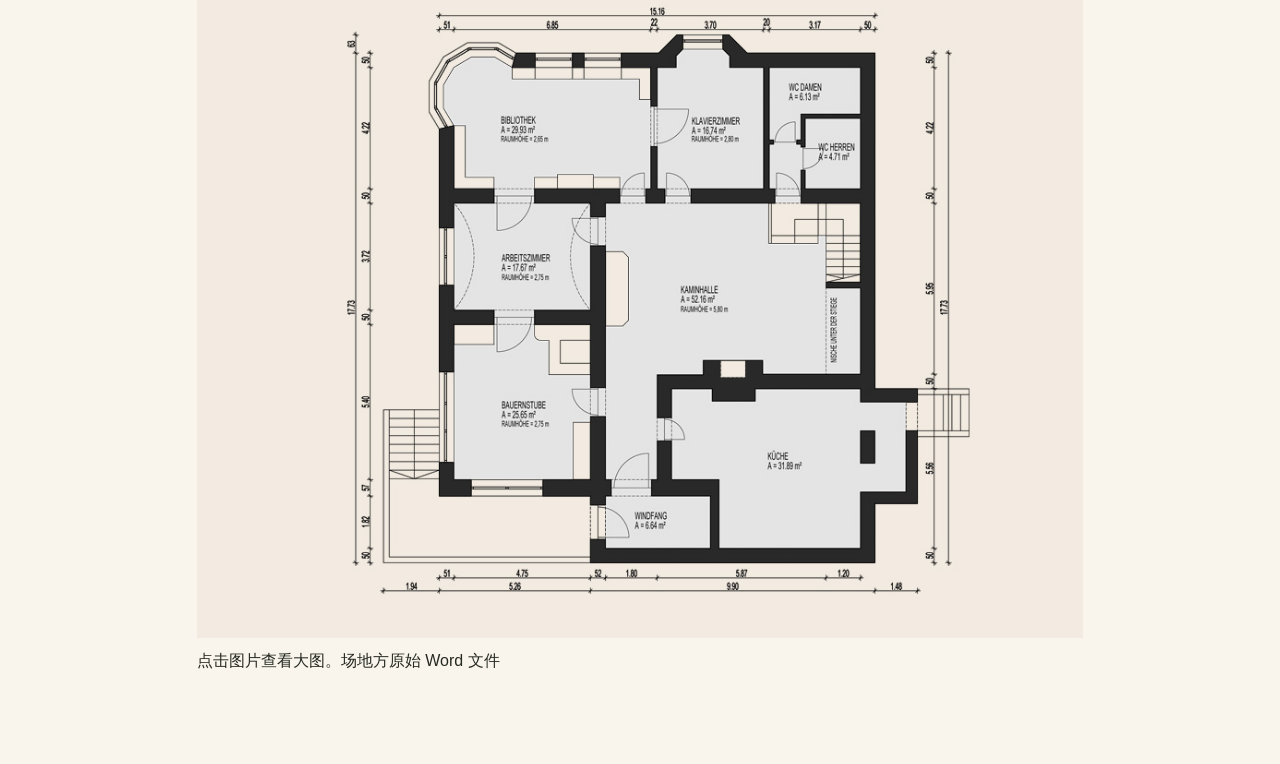
==== commit 63e3f84b: "Sync public planning page with shared tasks" ====
--- a/plan/index.html
+++ b/plan/index.html
@@ -5,7 +5,8 @@
   <meta name="viewport" content="width=device-width, initial-scale=1">
   <title>越 &amp; 尧 · 婚礼筹备</title>
   <link rel="stylesheet" href="/public/style.css">
-  <link rel="stylesheet" href="/public/plan.css?v=readonly">
+  <link rel="stylesheet" href="/public/plan.css?v=sync-todo">
+  <script src="/public/plan-todos.js" defer></script>
 </head>
 <body class="plan">
   <header class="top">
@@ -22,12 +23,9 @@
     <section id="todo" aria-labelledby="todo-title">
       <h1 id="todo-title">To Do</h1>
       <p><a class="button" href="https://yueyao-rsvp.loganpeng1992.workers.dev/todo">登录编辑待办 ↗</a></p>
-      <ul class="guide-list">
-        <li>确认婚礼当天的到场与仪式时间</li>
-        <li>和 Museum Café 确认餐酒菜单</li>
-        <li>核对住宿房量与预订条款</li>
-        <li>确认宾客名单与出席回执安排</li>
-      </ul>
+      <p id="public-todo-status" class="plan-note" role="status">正在读取待办…</p>
+      <ul id="public-todos" class="guide-list"></ul>
+      <noscript><p>请启用 JavaScript 查看最新待办。</p></noscript>
     </section>
     <section id="schedule" aria-labelledby="plan-schedule-title">
       <h1 id="plan-schedule-title">婚礼流程草案</h1>
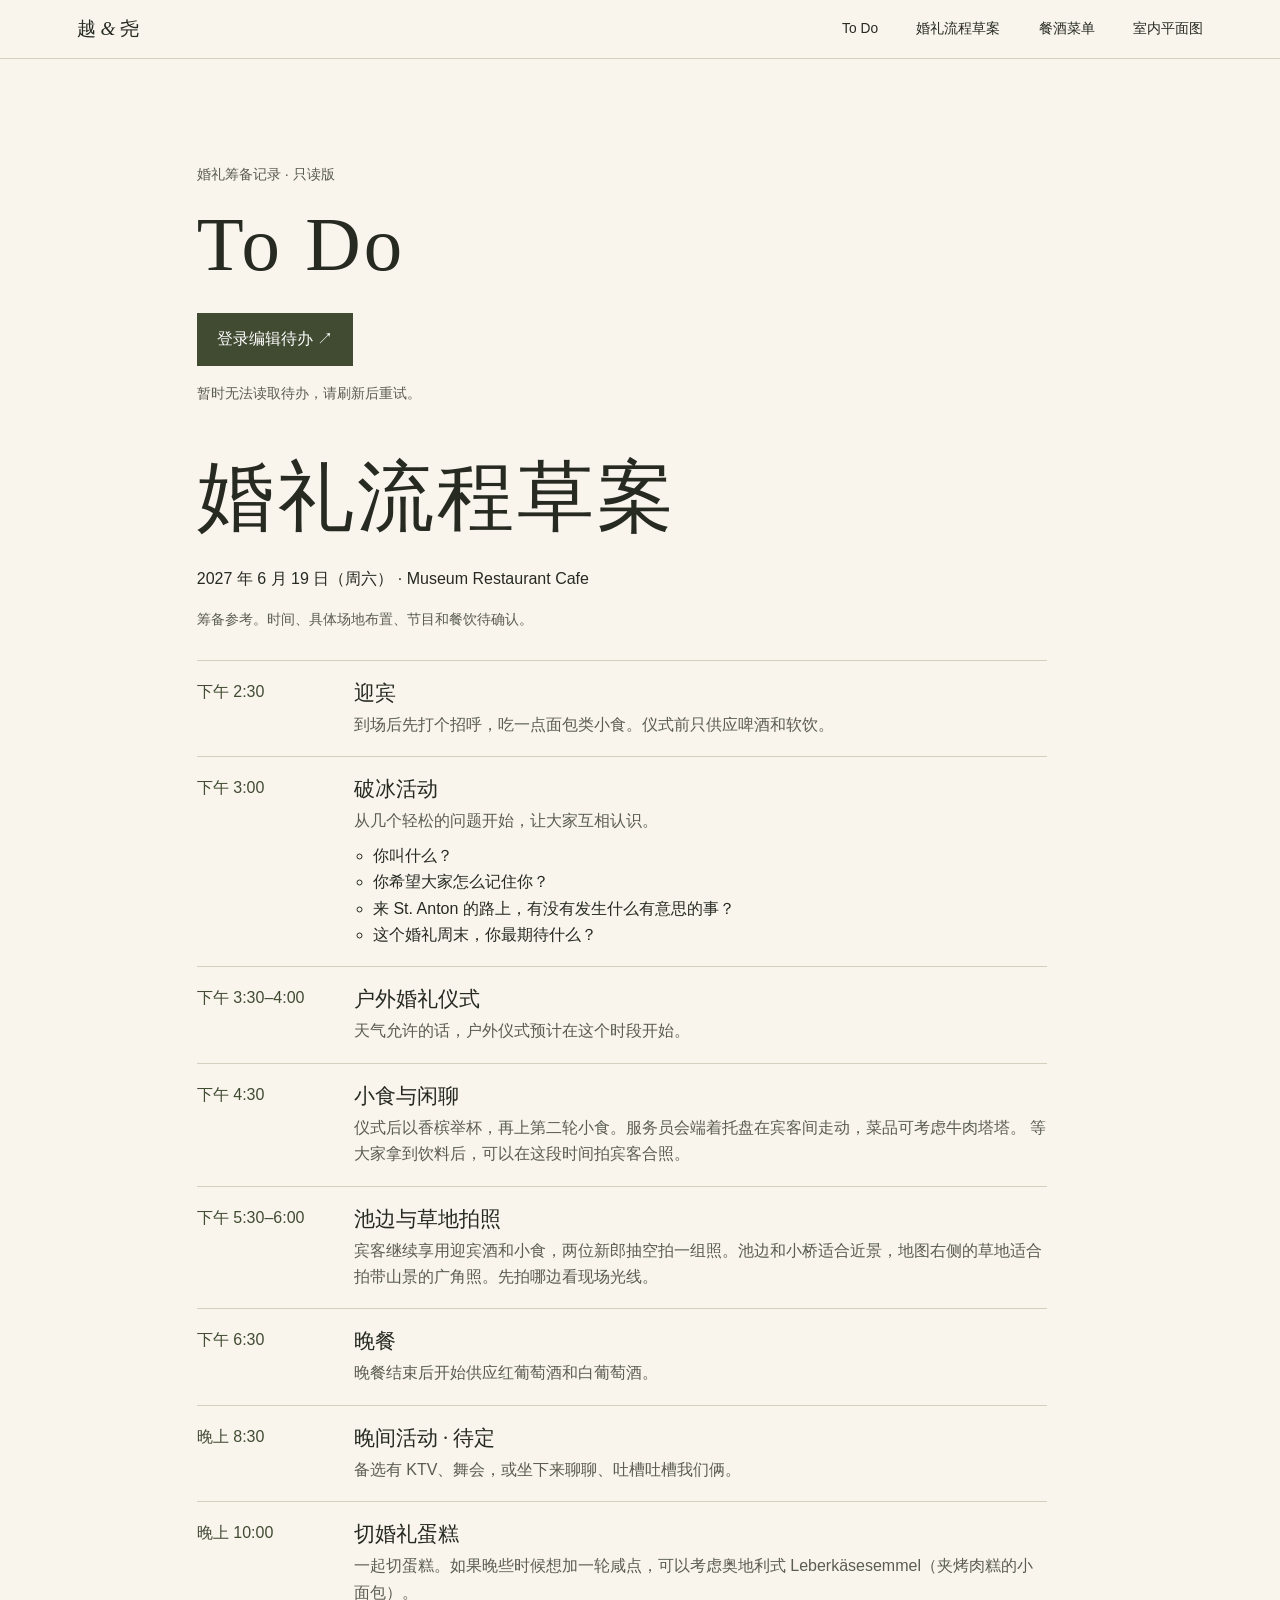
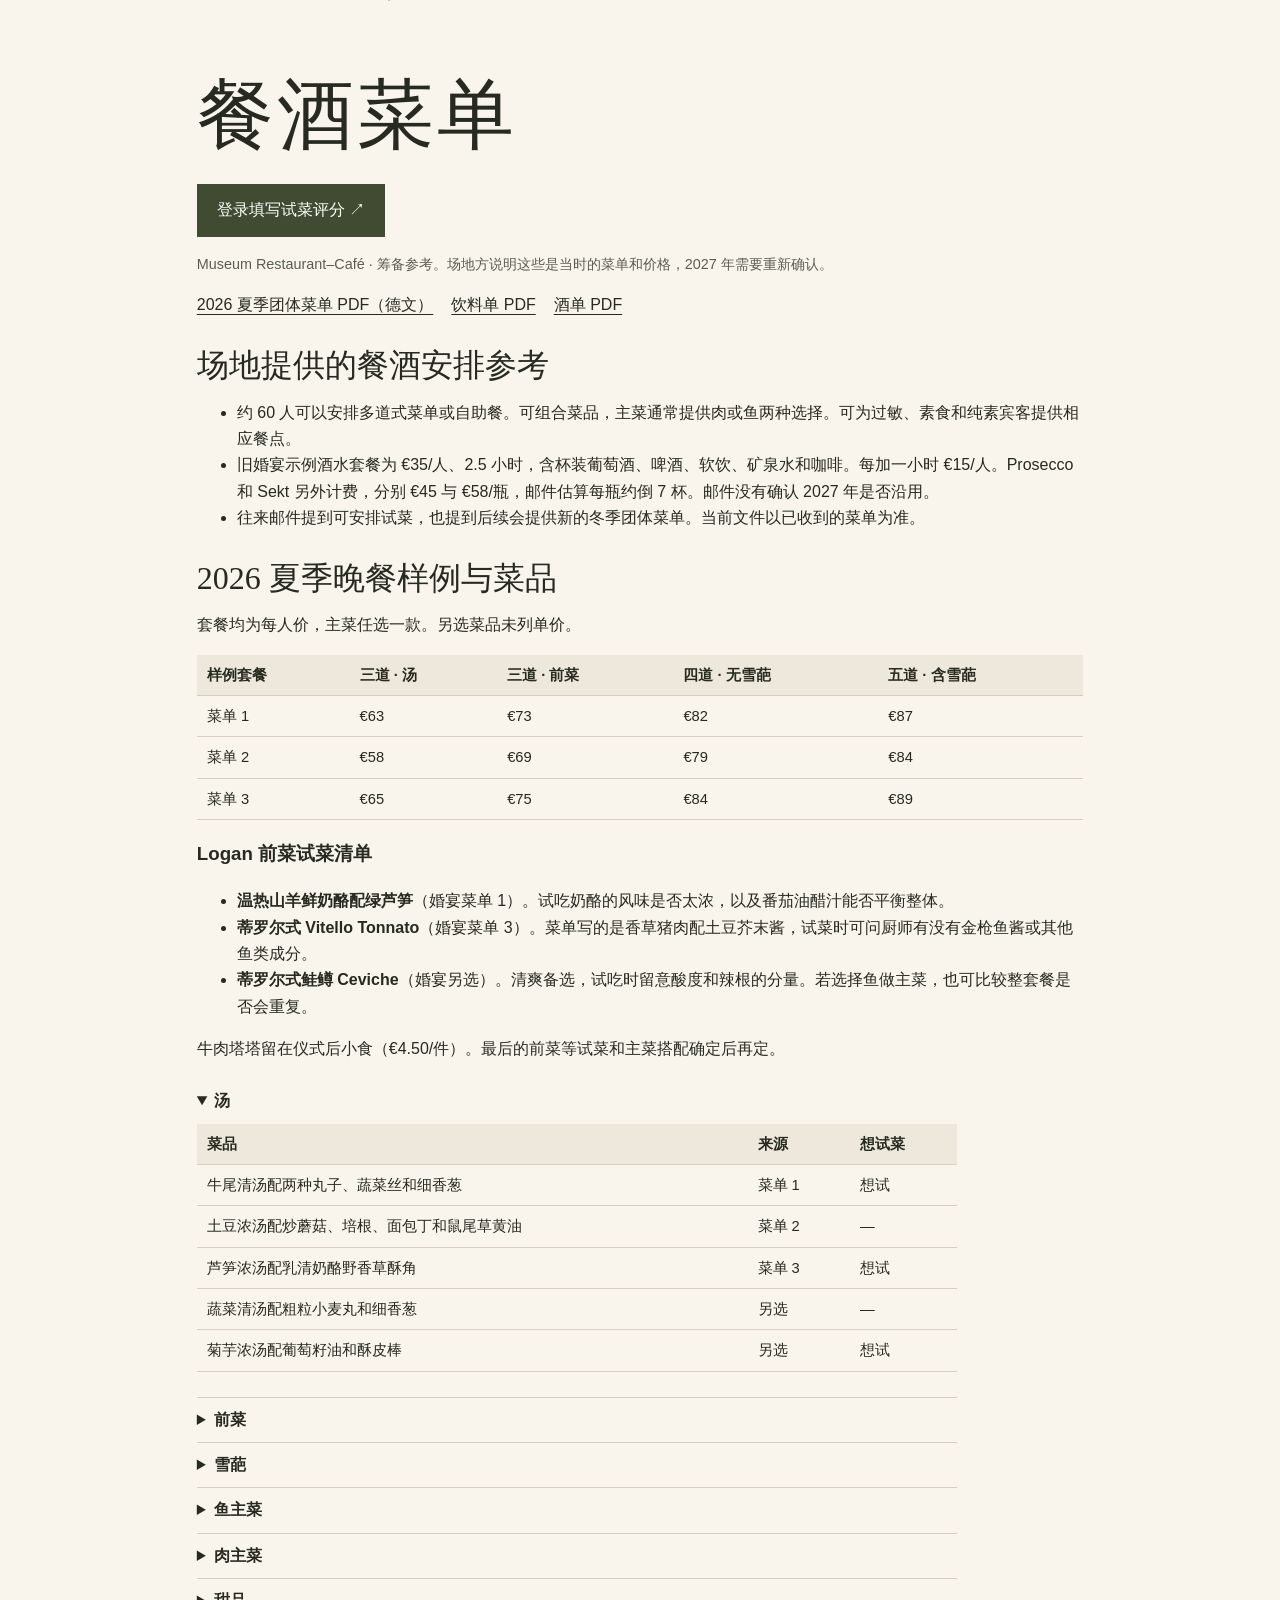
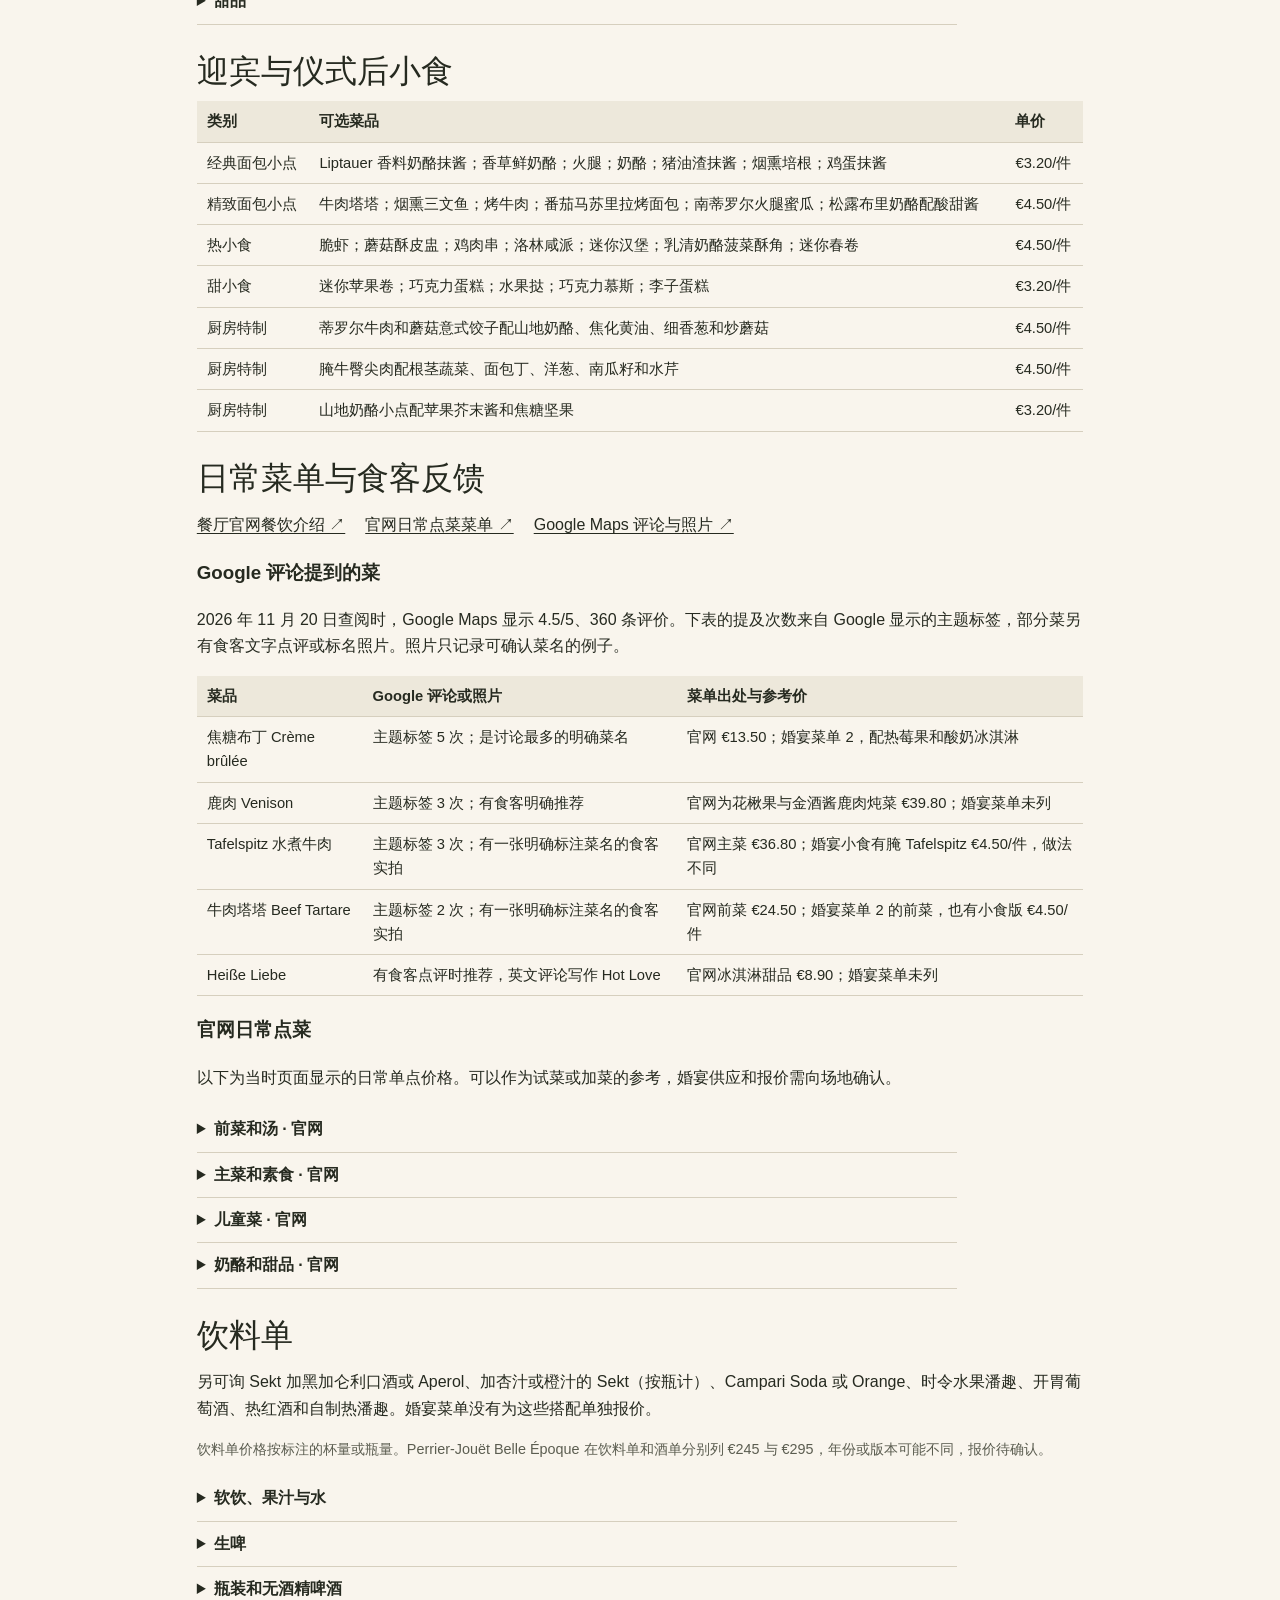
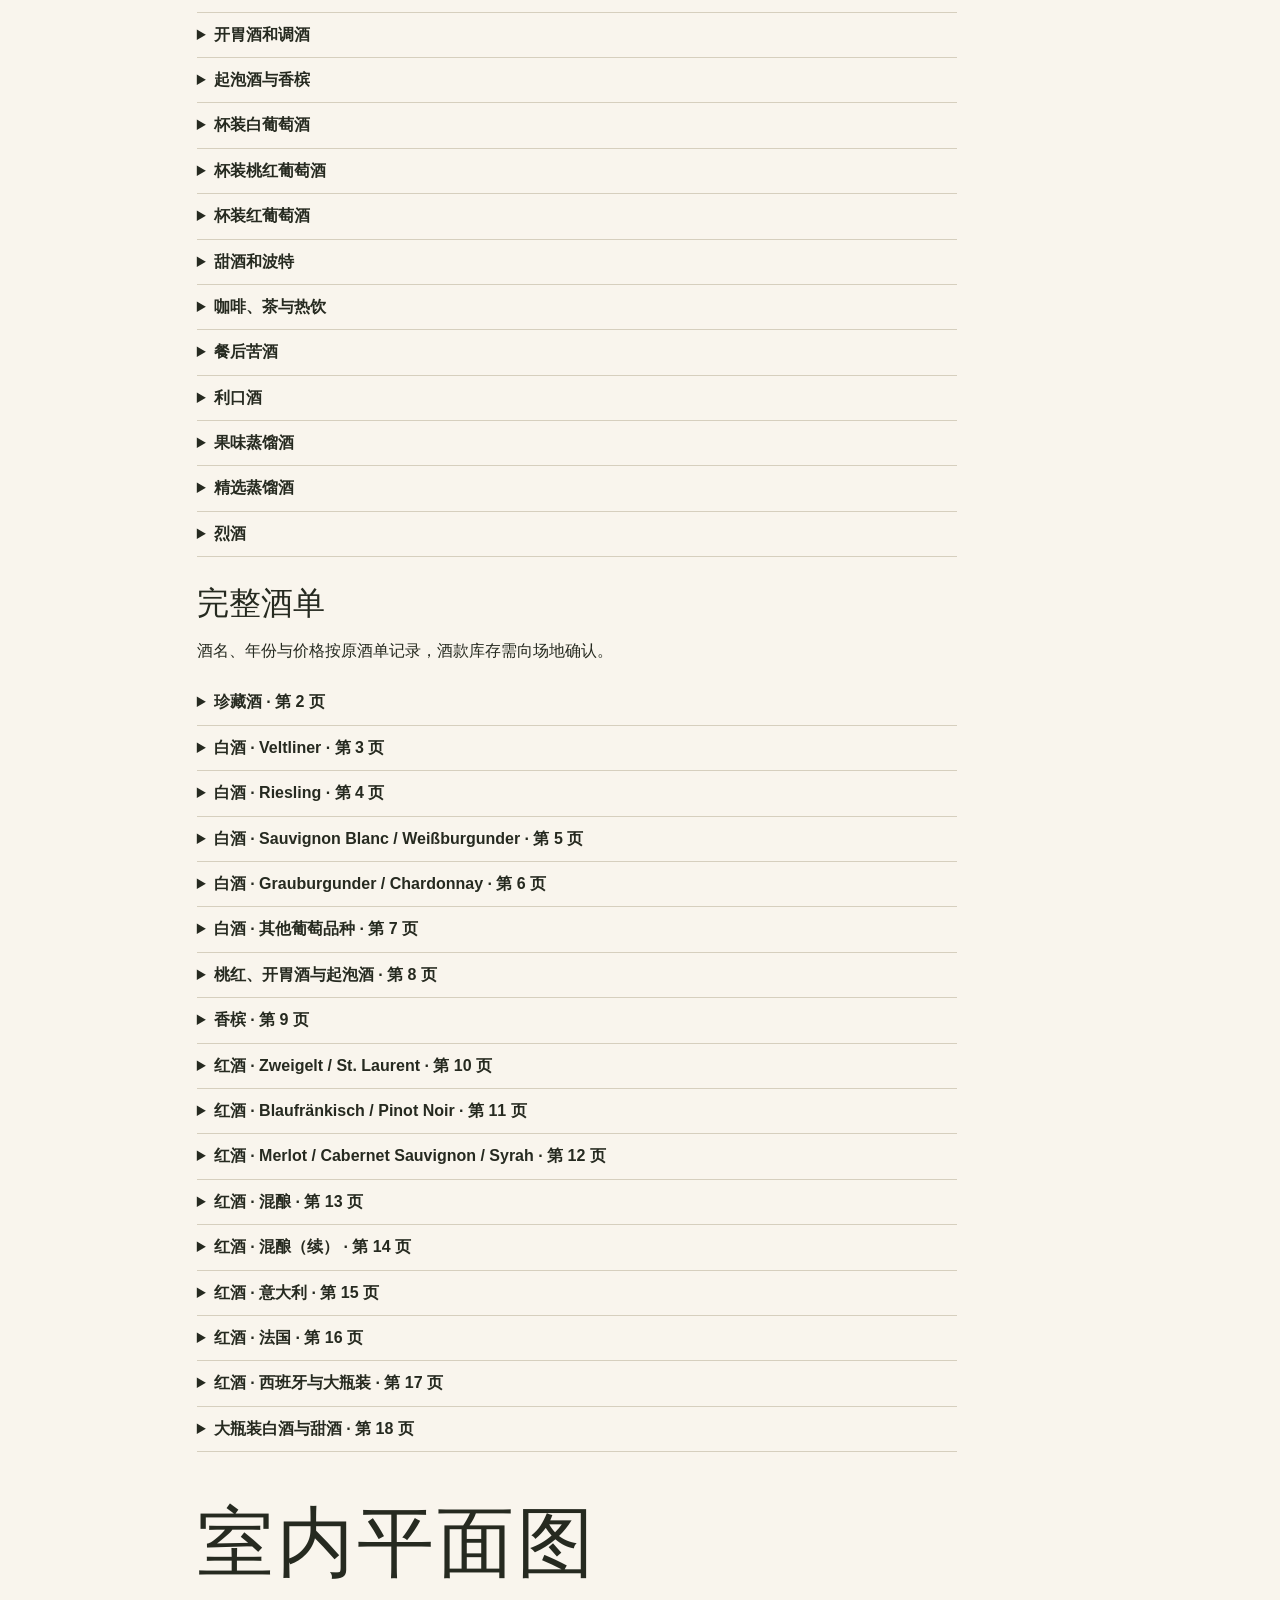
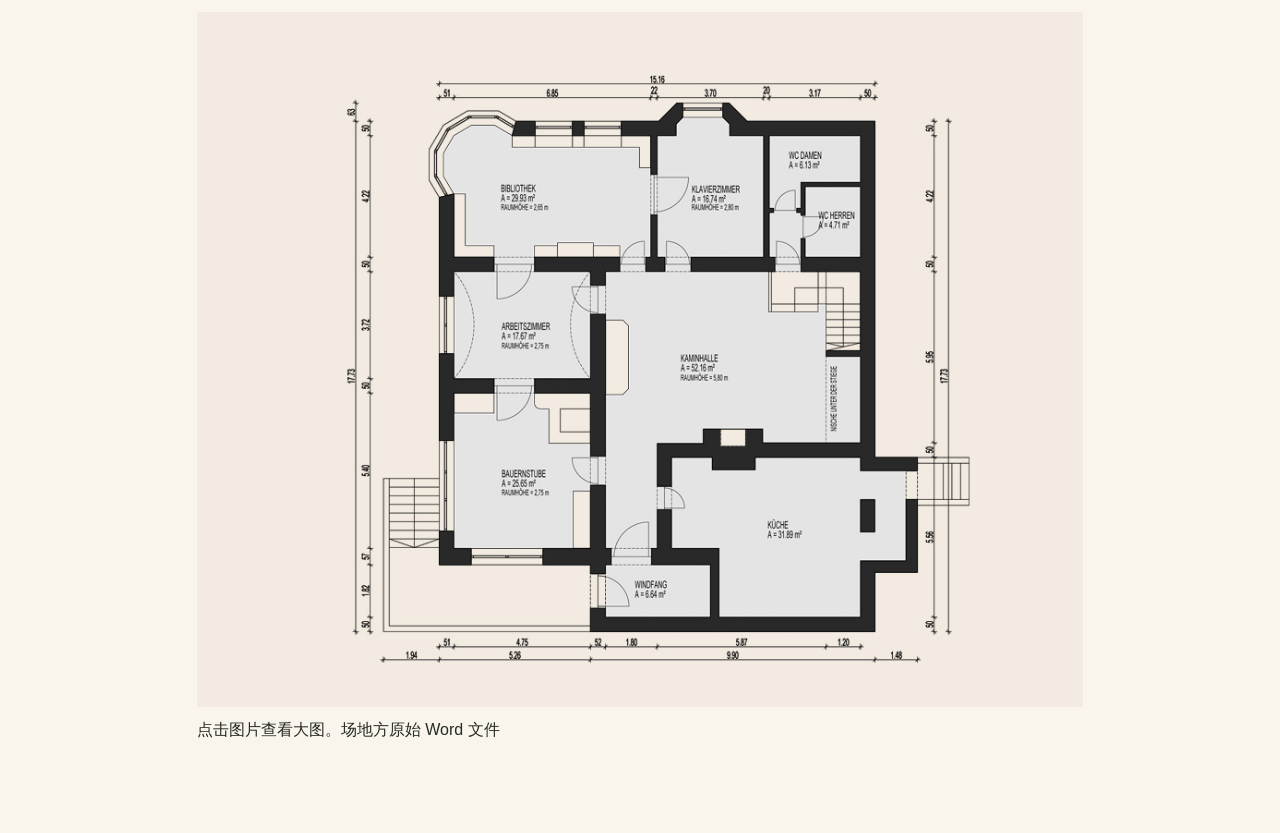
==== commit 287b06e9: "Restore authenticated wedding tasting notes Identify the summer group menu, list soup before starter" ====
--- a/plan/index.html
+++ b/plan/index.html
@@ -72,9 +72,10 @@
     </section>
     <section id="menu" aria-labelledby="menu-title">
       <h1 id="menu-title">餐酒菜单</h1>
+      <p><a class="button" href="https://yueyao-rsvp.loganpeng1992.workers.dev/tasting">登录填写试菜评分 ↗</a></p>
       <p class="plan-note">Museum Restaurant–Café · 筹备参考。场地方说明这些是当时的菜单和价格，2027 年需要重新确认。</p>
 <ul class="menu-sources">
-<li><a target="_blank" rel="noopener" href="/venue-comparison/documents/Museum%20Restaurant%20Cafe/Museum%20Restaurant%20Menu.pdf">婚宴菜单 PDF</a></li>
+<li><a target="_blank" rel="noopener" href="/venue-comparison/documents/Museum%20Restaurant%20Cafe/Museum%20Restaurant%20Menu.pdf">2026 夏季团体菜单 PDF（德文）</a></li>
 <li><a target="_blank" rel="noopener" href="/venue-comparison/documents/Museum%20Restaurant%20Cafe/Museum%20Restaurant%20Getr%C3%A4nkekarte.pdf">饮料单 PDF</a></li>
 <li><a target="_blank" rel="noopener" href="/venue-comparison/documents/Museum%20Restaurant%20Cafe/Museum%20Restaurant%20Weinkarte%20.pdf">酒单 PDF</a></li>
 </ul>
@@ -83,7 +84,7 @@
 <li>约 60 人可以安排多道式菜单或自助餐。可组合菜品，主菜通常提供肉或鱼两种选择。可为过敏、素食和纯素宾客提供相应餐点。</li>
 <li>旧婚宴示例酒水套餐为 €35/人、2.5 小时，含杯装葡萄酒、啤酒、软饮、矿泉水和咖啡。每加一小时 €15/人。Prosecco 和 Sekt 另外计费，分别 €45 与 €58/瓶，邮件估算每瓶约倒 7 杯。邮件没有确认 2027 年是否沿用。</li>
 <li>往来邮件提到可安排试菜，也提到后续会提供新的冬季团体菜单。当前文件以已收到的菜单为准。</li>
-</ul><h2>晚餐样例与菜品</h2><p>套餐均为每人价，主菜任选一款。另选菜品未列单价。</p><div class="menu-table"><table><thead><tr><th scope="col">样例套餐</th><th scope="col">三道 · 汤</th><th scope="col">三道 · 前菜</th><th scope="col">四道 · 无雪葩</th><th scope="col">五道 · 含雪葩</th></tr></thead><tbody><tr><td>菜单 1</td><td>€63</td><td>€73</td><td>€82</td><td>€87</td></tr>
+</ul><h2>2026 夏季晚餐样例与菜品</h2><p>套餐均为每人价，主菜任选一款。另选菜品未列单价。</p><div class="menu-table"><table><thead><tr><th scope="col">样例套餐</th><th scope="col">三道 · 汤</th><th scope="col">三道 · 前菜</th><th scope="col">四道 · 无雪葩</th><th scope="col">五道 · 含雪葩</th></tr></thead><tbody><tr><td>菜单 1</td><td>€63</td><td>€73</td><td>€82</td><td>€87</td></tr>
           <tr><td>菜单 2</td><td>€58</td><td>€69</td><td>€79</td><td>€84</td></tr>
           <tr><td>菜单 3</td><td>€65</td><td>€75</td><td>€84</td><td>€89</td></tr></tbody></table></div>
       <section aria-labelledby="starter-shortlist">
@@ -95,35 +96,35 @@
         </ul>
         <p>牛肉塔塔留在仪式后小食（€4.50/件）。最后的前菜等试菜和主菜搭配确定后再定。</p>
       </section>
-      <details class="menu-fold" open><summary>前菜</summary><div class="menu-table"><table><thead><tr><th scope="col">菜品</th><th scope="col">来源</th><th scope="col">Logan 试菜</th><th scope="col">试菜后决定</th></tr></thead><tbody><tr><td>温热山羊鲜奶酪配腌绿芦笋、油封杏鲍菇和番茄油醋汁</td><td>菜单 1</td><td>想试</td><td>待定</td></tr>
-          <tr><td>牛肉塔塔配细香葱酱、野香草沙拉和 Arlbergspitz 面包</td><td>菜单 2</td><td>—</td><td>待定</td></tr>
-          <tr><td>蒂罗尔式 Vitello Tonnato，粉红香草猪肉配土豆芥末酱、羊生菜和腌萝卜</td><td>菜单 3</td><td>想试</td><td>待定</td></tr>
-          <tr><td>蒂罗尔式鲑鳟 Ceviche，配野芹、甜椒、辣根和腌黄瓜</td><td>另选</td><td>想试</td><td>待定</td></tr>
-          <tr><td>烟熏鹅胸配夏季叶菜、鸡油菌和时蔬</td><td>另选</td><td>—</td><td>待定</td></tr></tbody></table></div></details>
-      <details class="menu-fold"><summary>汤</summary><div class="menu-table"><table><thead><tr><th scope="col">菜品</th><th scope="col">来源</th><th scope="col">Logan 试菜</th><th scope="col">试菜后决定</th></tr></thead><tbody><tr><td>牛尾清汤配两种丸子、蔬菜丝和细香葱</td><td>菜单 1</td><td>想试</td><td>待定</td></tr>
-          <tr><td>土豆浓汤配炒蘑菇、培根、面包丁和鼠尾草黄油</td><td>菜单 2</td><td>—</td><td>待定</td></tr>
-          <tr><td>芦笋浓汤配乳清奶酪野香草酥角</td><td>菜单 3</td><td>想试</td><td>待定</td></tr>
-          <tr><td>蔬菜清汤配粗粒小麦丸和细香葱</td><td>另选</td><td>—</td><td>待定</td></tr>
-          <tr><td>菊芋浓汤配葡萄籽油和酥皮棒</td><td>另选</td><td>想试</td><td>待定</td></tr></tbody></table></div></details>
-      <details class="menu-fold"><summary>雪葩</summary><div class="menu-table"><table><thead><tr><th scope="col">菜品</th><th scope="col">来源</th><th scope="col">Logan 试菜</th><th scope="col">试菜后决定</th></tr></thead><tbody><tr><td>黑加仑雪葩配酒庄起泡酒</td><td>菜单 1</td><td>—</td><td>待定</td></tr>
-          <tr><td>葡萄园桃雪葩配 Lillet</td><td>菜单 2</td><td>想试</td><td>待定</td></tr>
-          <tr><td>梨雪葩配 Wibitter</td><td>菜单 3</td><td>—</td><td>待定</td></tr></tbody></table></div></details>
-      <details class="menu-fold"><summary>鱼主菜</summary><div class="menu-table"><table><thead><tr><th scope="col">菜品</th><th scope="col">来源</th><th scope="col">Logan 试菜</th><th scope="col">试菜后决定</th></tr></thead><tbody><tr><td>煎红点鲑配芝麻菜烩饭、西葫芦和番茄汁</td><td>菜单 1</td><td>—</td><td>待定</td></tr>
-          <tr><td>煎鲑鳟配绿芦笋、番茄藏红花汤汁和香草土豆团</td><td>菜单 2</td><td>—</td><td>待定</td></tr>
-          <tr><td>煎梭鲈配两种米饭、荷兰豆和黄椒泥</td><td>菜单 3</td><td>—</td><td>待定</td></tr>
-          <tr><td>煎鳟鱼配奶油土豆韭葱、胡萝卜泡沫和香草油</td><td>另选</td><td>—</td><td>待定</td></tr></tbody></table></div></details>
-      <details class="menu-fold"><summary>肉主菜</summary><div class="menu-table"><table><thead><tr><th scope="col">菜品</th><th scope="col">来源</th><th scope="col">Logan 试菜</th><th scope="col">试菜后决定</th></tr></thead><tbody><tr><td>粉红小牛背肉配土豆泥、罗马花椰菜和松露奶油汁</td><td>菜单 1</td><td>—</td><td>待定</td></tr>
-          <tr><td>煎玉米鸡胸配奶油鸡油菌、糖渍胡萝卜和香草肉汁</td><td>菜单 2</td><td>—</td><td>待定</td></tr>
-          <tr><td>粉红烤牛西冷配波尔多红酒汁、奶油土豆和杏仁西兰花</td><td>菜单 3</td><td>—</td><td>待定</td></tr>
-          <tr><td>煎鸭胸配奶油皱叶甘蓝、榛子土豆团和杜松百里香肉汁</td><td>另选</td><td>—</td><td>待定</td></tr>
-          <tr><td>粉红牛菲力配松露玉米糊、抱子甘蓝和浓缩肉汁</td><td>另选</td><td>—</td><td>待定</td></tr>
-          <tr><td>慢炖小牛颊配原汁、炖根茎蔬菜和土豆泥</td><td>另选</td><td>—</td><td>待定</td></tr></tbody></table></div></details>
-      <details class="menu-fold"><summary>甜品</summary><div class="menu-table"><table><thead><tr><th scope="col">菜品</th><th scope="col">来源</th><th scope="col">Logan 试菜</th><th scope="col">试菜后决定</th></tr></thead><tbody><tr><td>果仁巧克力冰糕裹年轮蛋糕，配草莓和大黄</td><td>菜单 1</td><td>—</td><td>待定</td></tr>
-          <tr><td>焦糖布丁配热莓果夹心和酸奶冰淇淋</td><td>菜单 2</td><td>—</td><td>待定</td></tr>
-          <tr><td>榛子牛轧糖挞配 Amaretto 酸樱桃和巧克力碎冰淇淋</td><td>菜单 3</td><td>—</td><td>待定</td></tr>
-          <tr><td>奥地利奶酪拼盘配两款水果芥末酱</td><td>另选</td><td>—</td><td>待定</td></tr>
-          <tr><td>罂粟籽粗粒小麦布丁配黑加仑无花果和酸奶冰淇淋</td><td>另选</td><td>—</td><td>待定</td></tr>
-          <tr><td>提拉米苏配酸樱桃和百利甜夹心巧克力</td><td>另选</td><td>—</td><td>待定</td></tr></tbody></table></div></details>
+      <details class="menu-fold" open><summary>汤</summary><div class="menu-table"><table><thead><tr><th scope="col">菜品</th><th scope="col">来源</th><th scope="col">想试菜</th></tr></thead><tbody><tr data-tasting-dish="soup-1"><td>牛尾清汤配两种丸子、蔬菜丝和细香葱</td><td>菜单 1</td><td>想试</td></tr>
+          <tr data-tasting-dish="soup-2"><td>土豆浓汤配炒蘑菇、培根、面包丁和鼠尾草黄油</td><td>菜单 2</td><td>—</td></tr>
+          <tr data-tasting-dish="soup-3"><td>芦笋浓汤配乳清奶酪野香草酥角</td><td>菜单 3</td><td>想试</td></tr>
+          <tr data-tasting-dish="soup-4"><td>蔬菜清汤配粗粒小麦丸和细香葱</td><td>另选</td><td>—</td></tr>
+          <tr data-tasting-dish="soup-5"><td>菊芋浓汤配葡萄籽油和酥皮棒</td><td>另选</td><td>想试</td></tr></tbody></table></div></details>
+      <details class="menu-fold"><summary>前菜</summary><div class="menu-table"><table><thead><tr><th scope="col">菜品</th><th scope="col">来源</th><th scope="col">想试菜</th></tr></thead><tbody><tr data-tasting-dish="starter-1"><td>温热山羊鲜奶酪配腌绿芦笋、油封杏鲍菇和番茄油醋汁</td><td>菜单 1</td><td>想试</td></tr>
+          <tr data-tasting-dish="starter-2"><td>牛肉塔塔配细香葱酱、野香草沙拉和 Arlbergspitz 面包</td><td>菜单 2</td><td>—</td></tr>
+          <tr data-tasting-dish="starter-3"><td>蒂罗尔式 Vitello Tonnato，粉红香草猪肉配土豆芥末酱、羊生菜和腌萝卜</td><td>菜单 3</td><td>想试</td></tr>
+          <tr data-tasting-dish="starter-4"><td>蒂罗尔式鲑鳟 Ceviche，配野芹、甜椒、辣根和腌黄瓜</td><td>另选</td><td>想试</td></tr>
+          <tr data-tasting-dish="starter-5"><td>烟熏鹅胸配夏季叶菜、鸡油菌和时蔬</td><td>另选</td><td>—</td></tr></tbody></table></div></details>
+      <details class="menu-fold"><summary>雪葩</summary><div class="menu-table"><table><thead><tr><th scope="col">菜品</th><th scope="col">来源</th><th scope="col">想试菜</th></tr></thead><tbody><tr data-tasting-dish="sorbet-1"><td>黑加仑雪葩配酒庄起泡酒</td><td>菜单 1</td><td>—</td></tr>
+          <tr data-tasting-dish="sorbet-2"><td>葡萄园桃雪葩配 Lillet</td><td>菜单 2</td><td>想试</td></tr>
+          <tr data-tasting-dish="sorbet-3"><td>梨雪葩配 Wibitter</td><td>菜单 3</td><td>—</td></tr></tbody></table></div></details>
+      <details class="menu-fold"><summary>鱼主菜</summary><div class="menu-table"><table><thead><tr><th scope="col">菜品</th><th scope="col">来源</th><th scope="col">想试菜</th></tr></thead><tbody><tr data-tasting-dish="fish-1"><td>煎红点鲑配芝麻菜烩饭、西葫芦和番茄汁</td><td>菜单 1</td><td>—</td></tr>
+          <tr data-tasting-dish="fish-2"><td>煎鲑鳟配绿芦笋、番茄藏红花汤汁和香草土豆团</td><td>菜单 2</td><td>—</td></tr>
+          <tr data-tasting-dish="fish-3"><td>煎梭鲈配两种米饭、荷兰豆和黄椒泥</td><td>菜单 3</td><td>—</td></tr>
+          <tr data-tasting-dish="fish-4"><td>煎鳟鱼配奶油土豆韭葱、胡萝卜泡沫和香草油</td><td>另选</td><td>—</td></tr></tbody></table></div></details>
+      <details class="menu-fold"><summary>肉主菜</summary><div class="menu-table"><table><thead><tr><th scope="col">菜品</th><th scope="col">来源</th><th scope="col">想试菜</th></tr></thead><tbody><tr data-tasting-dish="meat-1"><td>粉红小牛背肉配土豆泥、罗马花椰菜和松露奶油汁</td><td>菜单 1</td><td>—</td></tr>
+          <tr data-tasting-dish="meat-2"><td>煎玉米鸡胸配奶油鸡油菌、糖渍胡萝卜和香草肉汁</td><td>菜单 2</td><td>—</td></tr>
+          <tr data-tasting-dish="meat-3"><td>粉红烤牛西冷配波尔多红酒汁、奶油土豆和杏仁西兰花</td><td>菜单 3</td><td>—</td></tr>
+          <tr data-tasting-dish="meat-4"><td>煎鸭胸配奶油皱叶甘蓝、榛子土豆团和杜松百里香肉汁</td><td>另选</td><td>—</td></tr>
+          <tr data-tasting-dish="meat-5"><td>粉红牛菲力配松露玉米糊、抱子甘蓝和浓缩肉汁</td><td>另选</td><td>—</td></tr>
+          <tr data-tasting-dish="meat-6"><td>慢炖小牛颊配原汁、炖根茎蔬菜和土豆泥</td><td>另选</td><td>—</td></tr></tbody></table></div></details>
+      <details class="menu-fold"><summary>甜品</summary><div class="menu-table"><table><thead><tr><th scope="col">菜品</th><th scope="col">来源</th><th scope="col">想试菜</th></tr></thead><tbody><tr data-tasting-dish="dessert-1"><td>果仁巧克力冰糕裹年轮蛋糕，配草莓和大黄</td><td>菜单 1</td><td>—</td></tr>
+          <tr data-tasting-dish="dessert-2"><td>焦糖布丁配热莓果夹心和酸奶冰淇淋</td><td>菜单 2</td><td>—</td></tr>
+          <tr data-tasting-dish="dessert-3"><td>榛子牛轧糖挞配 Amaretto 酸樱桃和巧克力碎冰淇淋</td><td>菜单 3</td><td>—</td></tr>
+          <tr data-tasting-dish="dessert-4"><td>奥地利奶酪拼盘配两款水果芥末酱</td><td>另选</td><td>—</td></tr>
+          <tr data-tasting-dish="dessert-5"><td>罂粟籽粗粒小麦布丁配黑加仑无花果和酸奶冰淇淋</td><td>另选</td><td>—</td></tr>
+          <tr data-tasting-dish="dessert-6"><td>提拉米苏配酸樱桃和百利甜夹心巧克力</td><td>另选</td><td>—</td></tr></tbody></table></div></details>
       <h2>迎宾与仪式后小食</h2><div class="menu-table"><table><thead><tr><th scope="col">类别</th><th scope="col">可选菜品</th><th scope="col">单价</th></tr></thead><tbody><tr><td>经典面包小点</td><td>Liptauer 香料奶酪抹酱；香草鲜奶酪；火腿；奶酪；猪油渣抹酱；烟熏培根；鸡蛋抹酱</td><td>€3.20/件</td></tr>
           <tr><td>精致面包小点</td><td>牛肉塔塔；烟熏三文鱼；烤牛肉；番茄马苏里拉烤面包；南蒂罗尔火腿蜜瓜；松露布里奶酪配酸甜酱</td><td>€4.50/件</td></tr>
           <tr><td>热小食</td><td>脆虾；蘑菇酥皮盅；鸡肉串；洛林咸派；迷你汉堡；乳清奶酪菠菜酥角；迷你春卷</td><td>€4.50/件</td></tr>
@@ -137,11 +138,11 @@
         <h3>Google 评论提到的菜</h3>
         <p>2026 年 11 月 20 日查阅时，Google Maps 显示 4.5/5、360 条评价。下表的提及次数来自 Google 显示的主题标签，部分菜另有食客文字点评或标名照片。照片只记录可确认菜名的例子。</p>
         <div class="menu-table"><table><thead><tr><th scope="col">菜品</th><th scope="col">Google 评论或照片</th><th scope="col">菜单出处与参考价</th></tr></thead><tbody>
-          <tr><td>焦糖布丁 Crème brûlée</td><td>主题标签 5 次；是讨论最多的明确菜名</td><td>官网 €13.50；婚宴菜单 2，配热莓果和酸奶冰淇淋</td></tr>
-          <tr><td>鹿肉 Venison</td><td>主题标签 3 次；有食客明确推荐</td><td>官网为花楸果与金酒酱鹿肉炖菜 €39.80；婚宴菜单未列</td></tr>
-          <tr><td>Tafelspitz 水煮牛肉</td><td>主题标签 3 次；有一张明确标注菜名的食客实拍</td><td>官网主菜 €36.80；婚宴小食有腌 Tafelspitz €4.50/件，做法不同</td></tr>
-          <tr><td>牛肉塔塔 Beef Tartare</td><td>主题标签 2 次；有一张明确标注菜名的食客实拍</td><td>官网前菜 €24.50；婚宴菜单 2 的前菜，也有小食版 €4.50/件</td></tr>
-          <tr><td>Heiße Liebe</td><td>有食客点评时推荐，英文评论写作 Hot Love</td><td>官网冰淇淋甜品 €8.90；婚宴菜单未列</td></tr>
+          <tr data-tasting-dish="google-1"><td>焦糖布丁 Crème brûlée</td><td>主题标签 5 次；是讨论最多的明确菜名</td><td>官网 €13.50；婚宴菜单 2，配热莓果和酸奶冰淇淋</td></tr>
+          <tr data-tasting-dish="google-2"><td>鹿肉 Venison</td><td>主题标签 3 次；有食客明确推荐</td><td>官网为花楸果与金酒酱鹿肉炖菜 €39.80；婚宴菜单未列</td></tr>
+          <tr data-tasting-dish="google-3"><td>Tafelspitz 水煮牛肉</td><td>主题标签 3 次；有一张明确标注菜名的食客实拍</td><td>官网主菜 €36.80；婚宴小食有腌 Tafelspitz €4.50/件，做法不同</td></tr>
+          <tr data-tasting-dish="google-4"><td>牛肉塔塔 Beef Tartare</td><td>主题标签 2 次；有一张明确标注菜名的食客实拍</td><td>官网前菜 €24.50；婚宴菜单 2 的前菜，也有小食版 €4.50/件</td></tr>
+          <tr data-tasting-dish="google-5"><td>Heiße Liebe</td><td>有食客点评时推荐，英文评论写作 Hot Love</td><td>官网冰淇淋甜品 €8.90；婚宴菜单未列</td></tr>
         </tbody></table></div>
         <h3>官网日常点菜</h3>
         <p>以下为当时页面显示的日常单点价格。可以作为试菜或加菜的参考，婚宴供应和报价需向场地确认。</p>
--- a/public/style.css
+++ b/public/style.css
@@ -32,7 +32,7 @@
 dl{margin:0;align-self:center}
 dl div{display:flex;justify-content:space-between;padding:12px 0;border-bottom:1px solid var(--rule)}
 dd{margin:0;color:var(--muted)}
-.gallery{background:#f1efeb}
+.gallery{background:#f5f0e7;padding-block:clamp(12px,2.6svh,32px)}
 .gallery-header{display:flex;justify-content:space-between;align-items:end;gap:12px;margin-bottom:14px}
 .controls{display:flex;gap:8px;margin-bottom:15px}
 .controls button{border:1px solid var(--olive);color:var(--olive);background:transparent;width:42px;height:42px;cursor:pointer;font-size:1.15rem}
@@ -73,20 +73,44 @@
 .gallery-header{flex-wrap:wrap}
 .gallery-header .controls{margin-bottom:0}
 .controls #gallery-playback{width:auto;padding:0 12px;font:inherit;font-size:.86rem}
-.photo-strip figure{display:grid;grid-template-rows:clamp(240px,52vw,550px) auto;margin:0}
-.photo-strip img{display:block;place-self:center;width:auto;height:auto;max-width:100%;max-height:100%;object-fit:contain}
-.photo-strip figcaption{text-align:center;padding:clamp(14px,2vw,24px) 12px 0;color:var(--olive)}
-.photo-strip time{display:block;color:var(--muted)}
-.photo-strip.has-timeline time{display:none}
-
-.gallery-timeline{max-width:720px;margin:clamp(18px,4vw,44px) auto 0;text-align:center}
+.gallery-header{margin-bottom:clamp(8px,1.6svh,20px)}
+.gallery-header .controls{align-items:center}
+.gallery-count{color:var(--muted);font-size:.8rem;font-variant-numeric:tabular-nums;margin-right:4px}
+.gallery-header .controls button{border-radius:50%;width:38px;height:38px}
+.gallery-header .controls #gallery-playback{border-radius:999px;width:auto}
+.photo-strip figure{display:grid;width:min(100%,1040px);gap:clamp(8px,1.5svh,18px);margin:0 auto}
+.story-image{position:relative;width:100%;min-width:0;justify-self:center;aspect-ratio:3/2;max-height:min(620px,var(--story-available-height,55svh))}
+.photo-strip img{position:absolute;inset:0;display:block;width:auto;height:100%;max-width:100%;margin:auto;object-fit:contain;box-shadow:0 0 0 3px #e8e0d2}
+.photo-strip figcaption{display:grid;grid-template-columns:minmax(0,1.12fr) minmax(0,1fr);align-items:start;gap:clamp(6px,1.5vw,20px);min-width:0}
+.story-voice{min-width:0;padding:clamp(6px,1vw,14px);border:1px solid var(--rule);border-radius:4px 14px 14px;background:#faf7f0}
+.story-voice+ .story-voice{margin-top:clamp(12px,3svh,32px);border-radius:14px 4px 14px 14px;background:#eaece2}
+.story-voice:has(.story-copy:empty){visibility:hidden}
+.gallery .story-author{margin:0 0 .3em;color:var(--olive);font-size:.85rem;font-weight:500}
+.story-voice+ .story-voice .story-author{text-align:right}
+@media(prefers-reduced-motion:no-preference){
+  .photo-strip .story-active .story-voice+ .story-voice{animation:story-line-in .25s ease-out var(--voice-delay,0s) both}
+}
+@supports(grid-template-rows:subgrid){
+  .photo-strip{grid-template-rows:auto auto;row-gap:clamp(8px,1.5svh,18px)}
+  .photo-strip > li,.photo-strip figure{display:grid;grid-row:span 2;grid-template-rows:subgrid;row-gap:normal}
+  .photo-strip figcaption{align-self:center}
+}
+.photo-strip figcaption time{display:block;color:var(--muted);font-family:var(--serif);font-size:clamp(1.05rem,1.5vw,1.3rem);line-height:1.45}
+.photo-strip figcaption h3{font:400 clamp(1.35rem,2vw,1.8rem)/1.25 var(--serif);margin:.18em 0 0;overflow-wrap:anywhere}
+.photo-strip figcaption.story-has-context .story-voice > :is(time,h3){display:none}
+.photo-strip figcaption .story-copy{font:400 clamp(1.2rem,1.85vw,1.65rem)/1.55 var(--serif);margin:0 auto;max-width:36em;white-space:pre-line;text-align:center;text-wrap:balance}
+@media(max-width:740px){
+  .gallery-header .controls{gap:6px}
+}
+
+.gallery-timeline{max-width:720px;margin:clamp(6px,1.3svh,18px) auto 0;text-align:center}
 #gallery-month{margin:0;color:var(--olive);font-variant-numeric:tabular-nums}
 .gallery-timeline input[type=range]{appearance:auto;display:block;width:100%;height:32px;margin:4px 0 0;padding:0;border:0;background:transparent;accent-color:var(--olive);cursor:pointer}
 .gallery-years{position:relative;margin:0 9px;min-height:1.5em;color:var(--muted);font-size:.8rem;font-variant-numeric:tabular-nums}
 .gallery-years span{position:absolute;transform:translateX(-50%)}
 
 
-html[lang=zh-Hans] :is(#gallery-title,.photo-strip figcaption,#gallery-month){
+html[lang=zh-Hans] :is(#gallery-title,.photo-strip figcaption h3,.photo-strip figcaption time){
   font-family:"Ma Shan Zheng","Kaiti SC","KaiTi",var(--serif);
   font-weight:400;
 }
@@ -104,10 +128,22 @@
 .guide-links{display:flex;flex-wrap:wrap;gap:8px 20px}
 .guide-links a,.guide-stays a{text-decoration:underline;text-underline-offset:.2em}
 .stay-detail{display:block;color:var(--muted);font-size:.9rem}
-.stay-cards{display:grid;grid-template-columns:repeat(2,minmax(0,1fr));gap:clamp(20px,4vw,48px);margin-top:24px}
+.stay-cards{display:grid;grid-template-columns:repeat(2,minmax(0,1fr));gap:clamp(20px,4vw,48px);margin-top:24px;border-top:1px solid var(--rule)}
 .stay-card{border-top:1px solid var(--rule);padding-top:16px}
+.stay-card:first-child{border-top:0}
+@media(min-width:761px){.stay-card:nth-child(2){border-top:0}}
 .stay-card h4{font:500 1.4rem var(--serif);margin:0}
 .stay-card p{margin:10px 0}
+.stay-email-template{border-bottom:0}
+.stay-card:has(.stay-apartment-details[open]){grid-column:1/-1}
+.stay-card:has(.stay-apartment-details[open]) .stay-photos{max-width:760px}
+.stay-apartment-details{max-width:none}
+.apartment-plans{list-style:none;padding-left:0}
+.apartment-plans>li{display:grid;grid-template-columns:minmax(0,1fr) 64%;gap:16px;align-items:center;padding:16px 0}
+.apartment-plans>li+li{border-top:1px solid var(--rule);margin-top:0}
+.apartment-plans ul{padding-left:1.2em;margin:6px 0 0}
+.apartment-plans img{display:block;width:100%;height:auto}
+@media(max-width:600px){.apartment-plans>li{grid-template-columns:1fr}}
 .stay-card a{text-decoration:underline;text-underline-offset:.2em}
 .stay-photos{display:grid;grid-template-columns:repeat(2,minmax(0,1fr));gap:10px}
 .stay-photos figure{margin:0}
@@ -125,14 +161,28 @@
 .schedule-list>li>:first-child{color:var(--olive);font-variant-numeric:tabular-nums}
 .schedule-list h3{font:500 1.3rem var(--serif);margin:0}
 .schedule-list p{margin:5px 0 0;color:var(--muted)}
+.schedule-page{width:min(88%,820px);padding:clamp(16px,4svh,36px) 0;margin-inline:auto}
+.schedule-page > :is(h2,p){text-align:left;margin:0}
+.schedule-page > h2{font-size:clamp(2rem,3.8vw,3.15rem);line-height:1.1}
+.schedule-page > p{margin-top:.4rem}
+.schedule-page .schedule-draft{font-size:.9rem;line-height:1.45}
+.schedule-page .schedule-list{max-width:none;margin:clamp(12px,2.5svh,24px) 0 0}
+.schedule-page .schedule-list > li{grid-template-columns:minmax(0,7.25rem) minmax(0,1fr);gap:clamp(8px,2vw,20px);padding:clamp(9px,1.5svh,15px) 0;line-height:1.4}
+.schedule-page .schedule-list h3{font-size:1.18rem;line-height:1.2}
+.schedule-page .schedule-list p{margin:3px 0 0;font-size:.92rem}
+@media(min-width:760px){
+  .schedule-page .schedule-list > li > div{display:grid;grid-template-columns:4rem minmax(0,1fr);gap:12px;align-items:baseline}
+  html[lang=en] .schedule-page .schedule-list > li > div{grid-template-columns:8.8rem minmax(0,1fr)}
+  .schedule-page .schedule-list p{margin:0}
+}
+@media(max-width:480px){
+  .schedule-page .schedule-list > li{grid-template-columns:6.15rem minmax(0,1fr);font-size:.88rem}
+}
 .schedule-prompts{margin:8px 0 0;padding-left:1.2em}
 
 .map-overview,.arrival-guide,.local-guide{margin-top:24px}
 .venue-travel h4{font:500 1.23rem var(--serif);margin:0}
-.map-controls{display:flex;gap:8px;flex-wrap:wrap;margin:12px 0}
-.map-controls button{font:inherit;background:transparent;border:1px solid var(--olive);color:var(--olive);padding:6px 12px;cursor:pointer}
-.map-controls button[aria-pressed=true]{color:white;background:var(--olive)}
-#wedding-map{height:clamp(340px,54vw,560px);border:1px solid var(--rule);background:#ede9dc;z-index:0}
+.wedding-map{margin-top:12px;height:clamp(340px,54vw,560px);border:1px solid var(--rule);background:#ede9dc;z-index:0}
 .wedding-map-pin{border-radius:50%;border:2px solid white;box-shadow:0 1px 4px #0007;background:#cf8549}
 .wedding-map-pin-airport{background:#346386}
 .wedding-map-pin-venue{background:#485939}
@@ -147,10 +197,10 @@
 @media(max-width:760px){.airport-grid,.map-hotel-list{grid-template-columns:1fr}}
 
 .wedding-map-label{font-weight:600;color:var(--ink);font-size:.75rem}
-#wedding-map:not(.map-show-hotel-labels) .wedding-map-label-hotel{display:none}
+[data-wedding-map="local"]:not(.map-show-hotel-labels) .wedding-map-label-hotel{display:none}
 
 .wedding-map-pin-station{background:#78517d}
-#wedding-map:not(.map-show-hotel-labels) .wedding-map-label-station{display:none}
+[data-wedding-map="local"]:not(.map-show-hotel-labels) .wedding-map-label-station{display:none}
 
 #attendance-slider{display:block;width:100%;padding:0;accent-color:var(--olive)}
 label > .rsvp-error[hidden]{display:none}
@@ -172,3 +222,121 @@
 #party-field > .fields:first-of-type{align-items:end}
 @media(max-width:380px){#reply .fields{grid-template-columns:minmax(0,1fr)}}
 #reply .rsvp-stay{display:grid;gap:16px;border-top:1px solid var(--rule);padding-top:16px}
+
+html[lang=zh-Hans] .photo-strip figcaption .story-copy{font-family:"Ma Shan Zheng","Kaiti SC","KaiTi",var(--serif);font-weight:400}
+
+.photo-strip figcaption > :is(time,h3){font-size:clamp(1.2rem,1.85vw,1.65rem);line-height:1.55}
+.photo-strip figcaption:not(.story-has-context) .story-copy{margin-top:.4em}
+
+@keyframes story-line-in{
+  from{opacity:0}
+  to{opacity:1}
+}
+@media(prefers-reduced-motion:no-preference){
+  .photo-strip .story-active .story-line{animation:var(--story-animation,story-line-in) .38s ease-out var(--story-delay,0s) both}
+  .photo-strip .story-line:is(span){display:inline-block;max-width:100%}
+}
+
+@media(max-height:550px){
+  .gallery{padding-block:8px}
+  .gallery-header h2{font-size:clamp(1.45rem,3.6vw,2rem);line-height:1.1;margin:0}
+  .photo-strip figcaption > :is(time,h3),.photo-strip figcaption .story-copy{
+    font-size:clamp(.95rem,2.25svh,1.2rem);line-height:1.28
+  }
+  body:has(#photos:not([hidden])) .top{padding-block:7px;row-gap:5px}
+}
+
+.story-effect-preview{display:flex;align-items:center;flex-wrap:wrap;gap:.5rem;font-size:.9rem}
+.story-effect-preview select{width:auto;max-width:100%;margin:0;padding:3px 6px}
+.story-effect-preview .button{margin:0;padding:4px 10px;font-size:inherit}
+.photo-strip[data-story-effect=slide]{--story-animation:story-line-slide}
+.photo-strip[data-story-effect=wipe]{--story-animation:story-line-wipe}
+@keyframes story-line-slide{
+  from{opacity:0;transform:translateX(-.65em)}
+  to{opacity:1;transform:translateX(0)}
+}
+@keyframes story-line-wipe{
+  from{clip-path:inset(0 100% 0 0)}
+  to{clip-path:inset(0 0 0 0)}
+}
+
+.story-stage{position:relative;--story-strip-padding:12px;--story-arrow-size:clamp(44px,5vw,58px);--story-arrow-gap:6px}
+.story-stage .photo-strip{padding-bottom:var(--story-strip-padding)}
+.story-stage .story-image{width:calc(100% - 2 * (var(--story-arrow-size) + var(--story-arrow-gap)))}
+.story-arrow{position:absolute;z-index:1;bottom:calc(var(--story-strip-padding) + var(--story-frame-height,0px)/2);transform:translateY(50%);display:grid;place-items:center;width:var(--story-arrow-size);height:var(--story-arrow-size);padding:0;border:1px solid #ffffff40;border-radius:50%;background:#262a2099;color:white;cursor:pointer;font:400 2.5rem/1 system-ui,sans-serif}
+.story-arrow:hover,.story-arrow:focus-visible{background:#262a20df}
+.story-arrow span{position:relative;top:-.08em}
+.story-arrow-prev{left:max(0px,calc((100% - var(--story-photo-width,100%))/2 - var(--story-arrow-size) - var(--story-arrow-gap)))}
+.story-arrow-next{right:max(0px,calc((100% - var(--story-photo-width,100%))/2 - var(--story-arrow-size) - var(--story-arrow-gap)))}
+
+.gallery[data-english-story-font=cormorant]{--english-story-font:"Cormorant Garamond",Georgia,serif}
+.gallery[data-english-story-font=instrument]{--english-story-font:"Instrument Serif",Georgia,serif}
+.gallery[data-english-story-font=caveat]{--english-story-font:"Caveat",cursive}
+.gallery[data-english-story-font=lora]{--english-story-font:"Lora",Georgia,serif}
+html[lang=en] .gallery :is(#gallery-title,figcaption time,figcaption h3,.story-copy){font-family:var(--english-story-font,"Kalam",cursive)}
+
+.story-font-options{width:100%}
+.story-font-options button{padding:6px 10px;border:1px solid var(--olive);border-radius:999px;background:transparent;color:var(--olive);font:inherit;cursor:pointer}
+.story-font-options button[aria-pressed=true]{background:var(--olive);color:white}
+
+.gallery[data-english-story-font=handlee]{--english-story-font:"Handlee",cursive}
+.gallery[data-english-story-font=patrick]{--english-story-font:"Patrick Hand",cursive}
+.gallery[data-english-story-font=kalam]{--english-story-font:"Kalam",cursive}
+
+html[lang=en] .photo-strip figcaption .story-copy{
+  font-size:clamp(1rem,1.55vw,1.4rem);
+  line-height:1.3;
+  max-width:48em
+}
+@media(max-height:550px){
+  html[lang=en] .photo-strip figcaption .story-copy{font-size:clamp(.9rem,2.12svh,1.1rem)}
+}
+
+.photo-strip .story-context{grid-column:1/-1;text-align:center}
+.photo-strip .story-context-meta{display:flex;justify-content:center;align-items:baseline;flex-wrap:wrap;gap:0 .6em}
+.photo-strip .story-context :is(time,h3,p){margin:0;font:inherit;line-height:1.4}
+.photo-strip .story-context :is(time,h3){color:var(--olive);font-weight:600}
+.photo-strip .story-context p{margin-top:.2em;color:var(--muted);font-size:.9rem;text-wrap:balance}
+.photo-strip .story-context{font-size:clamp(1.2rem,1.85vw,1.65rem)}
+.photo-strip .story-context p{font-size:inherit}
+html[lang=en] .photo-strip .story-context{font-size:clamp(1rem,1.55vw,1.4rem)}
+@media(max-height:550px){
+  .photo-strip .story-context{font-size:clamp(.95rem,2.25svh,1.2rem)}
+  html[lang=en] .photo-strip .story-context{font-size:clamp(.9rem,2.12svh,1.1rem)}
+}
+
+
+.story-zoom{position:absolute;inset:0;width:100%;padding:0;border:0;background:transparent;pointer-events:none}
+.story-zoom img{pointer-events:auto;cursor:zoom-in}
+.story-zoom:focus-visible img{outline:2px solid var(--olive);outline-offset:4px}
+.story-photo-dialog{box-sizing:border-box;max-width:96vw;max-height:96vh;max-height:96dvh;margin:auto;padding:0;border:0;background:transparent;overflow:visible}
+.story-photo-dialog::backdrop{background:rgb(0 0 0 / 82%)}
+.story-photo-dialog img{display:block;max-width:96vw;max-height:96vh;max-height:96dvh;object-fit:contain}
+.story-photo-close{position:absolute;top:8px;right:8px;width:44px;height:44px;border:1px solid white;border-radius:50%;background:rgb(0 0 0 / 72%);color:white;font:1.6rem/1 system-ui;cursor:pointer}
+
+.story-swipe-hint{position:absolute;inset:0;display:grid;place-items:center;text-align:center;padding:12px;background:rgb(0 0 0 / 62%);color:white;font-size:clamp(1rem,2.5vw,1.4rem);pointer-events:none;visibility:hidden}
+@media(prefers-reduced-motion:no-preference){
+  .photo-strip .story-active .story-swipe-hint{animation:story-swipe-intro 1.6s ease both}
+}
+@keyframes story-swipe-intro{
+  0%{visibility:visible;opacity:0}
+  15%,70%{visibility:visible;opacity:1}
+  100%{visibility:hidden;opacity:0}
+}
+
+@media(max-width:700px){
+  .gallery{padding-inline:clamp(10px,3vw,20px)}
+  .story-stage .photo-strip{grid-template-rows:auto}
+  .story-stage .photo-strip>li{grid-row:auto;display:block}
+  .story-stage .photo-strip figure{grid-row:auto;grid-template-rows:auto auto;row-gap:10px}
+  .story-stage .story-image{grid-row:1;width:100%;max-height:52svh}
+  .story-stage .photo-strip figcaption{grid-row:2;align-self:start}
+  .story-stage .story-arrow{top:calc(var(--story-frame-height,0px)/2);bottom:auto;transform:translateY(-50%)}
+  .story-stage .story-arrow-prev{left:4px}
+  .story-stage .story-arrow-next{right:4px}
+  .story-voice+ .story-voice{margin-top:8px}
+  .photo-strip .story-context,
+  .photo-strip figcaption .story-copy,
+  html[lang=en] .photo-strip .story-context,
+  html[lang=en] .photo-strip figcaption .story-copy{font-size:clamp(.92rem,3.8vw,1.12rem);line-height:1.35}
+}
